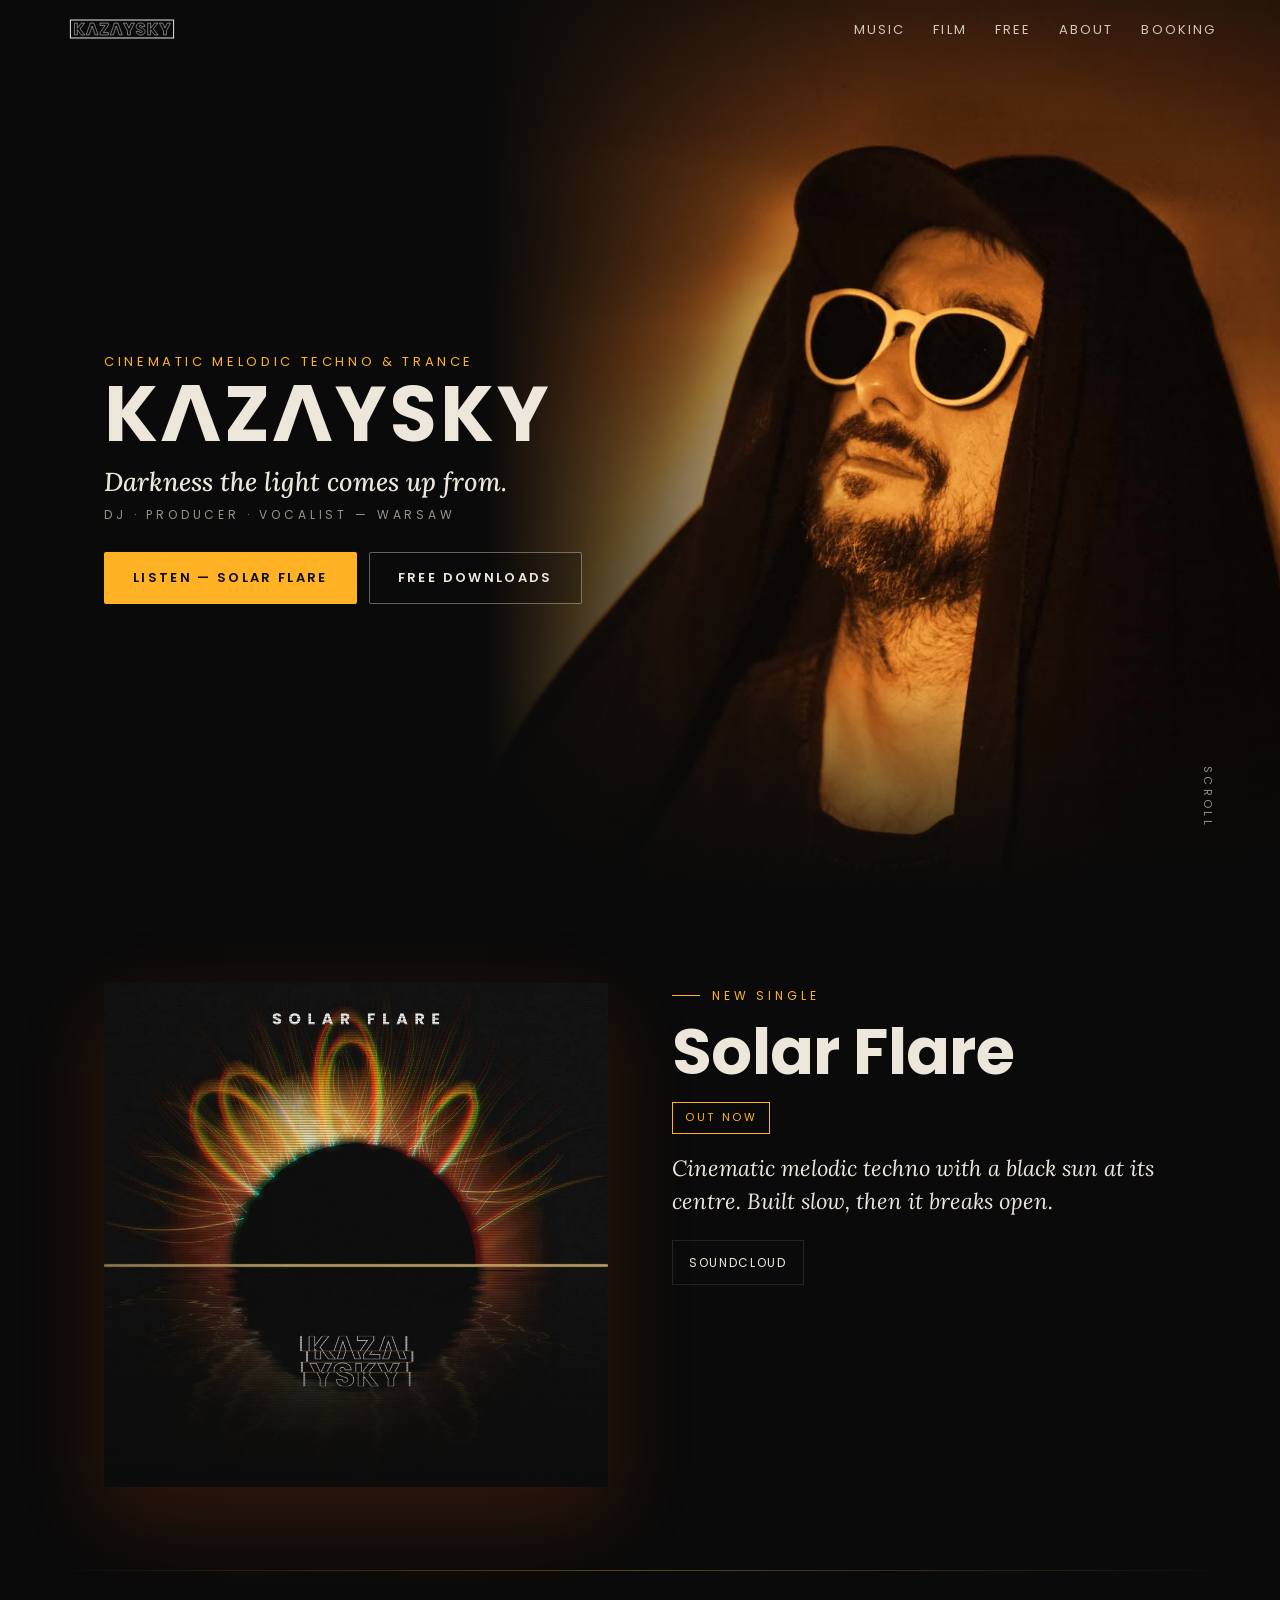
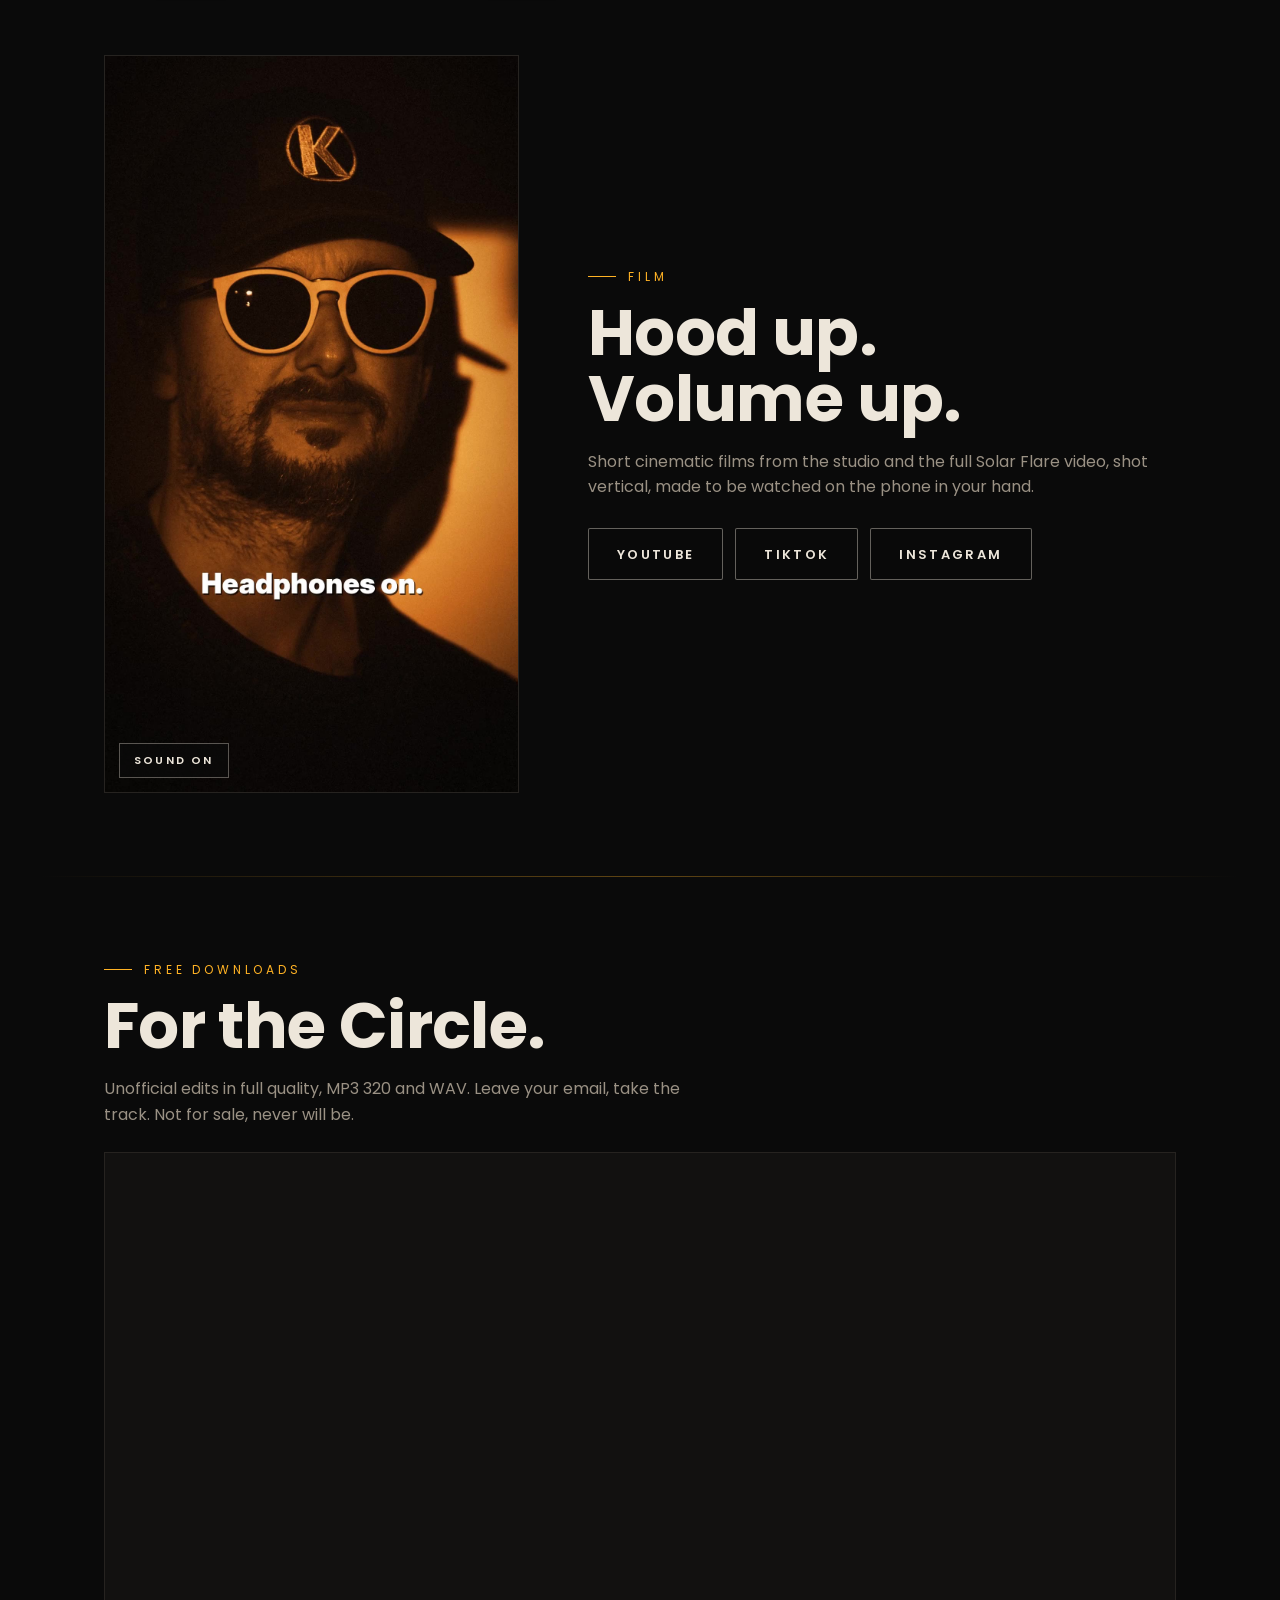
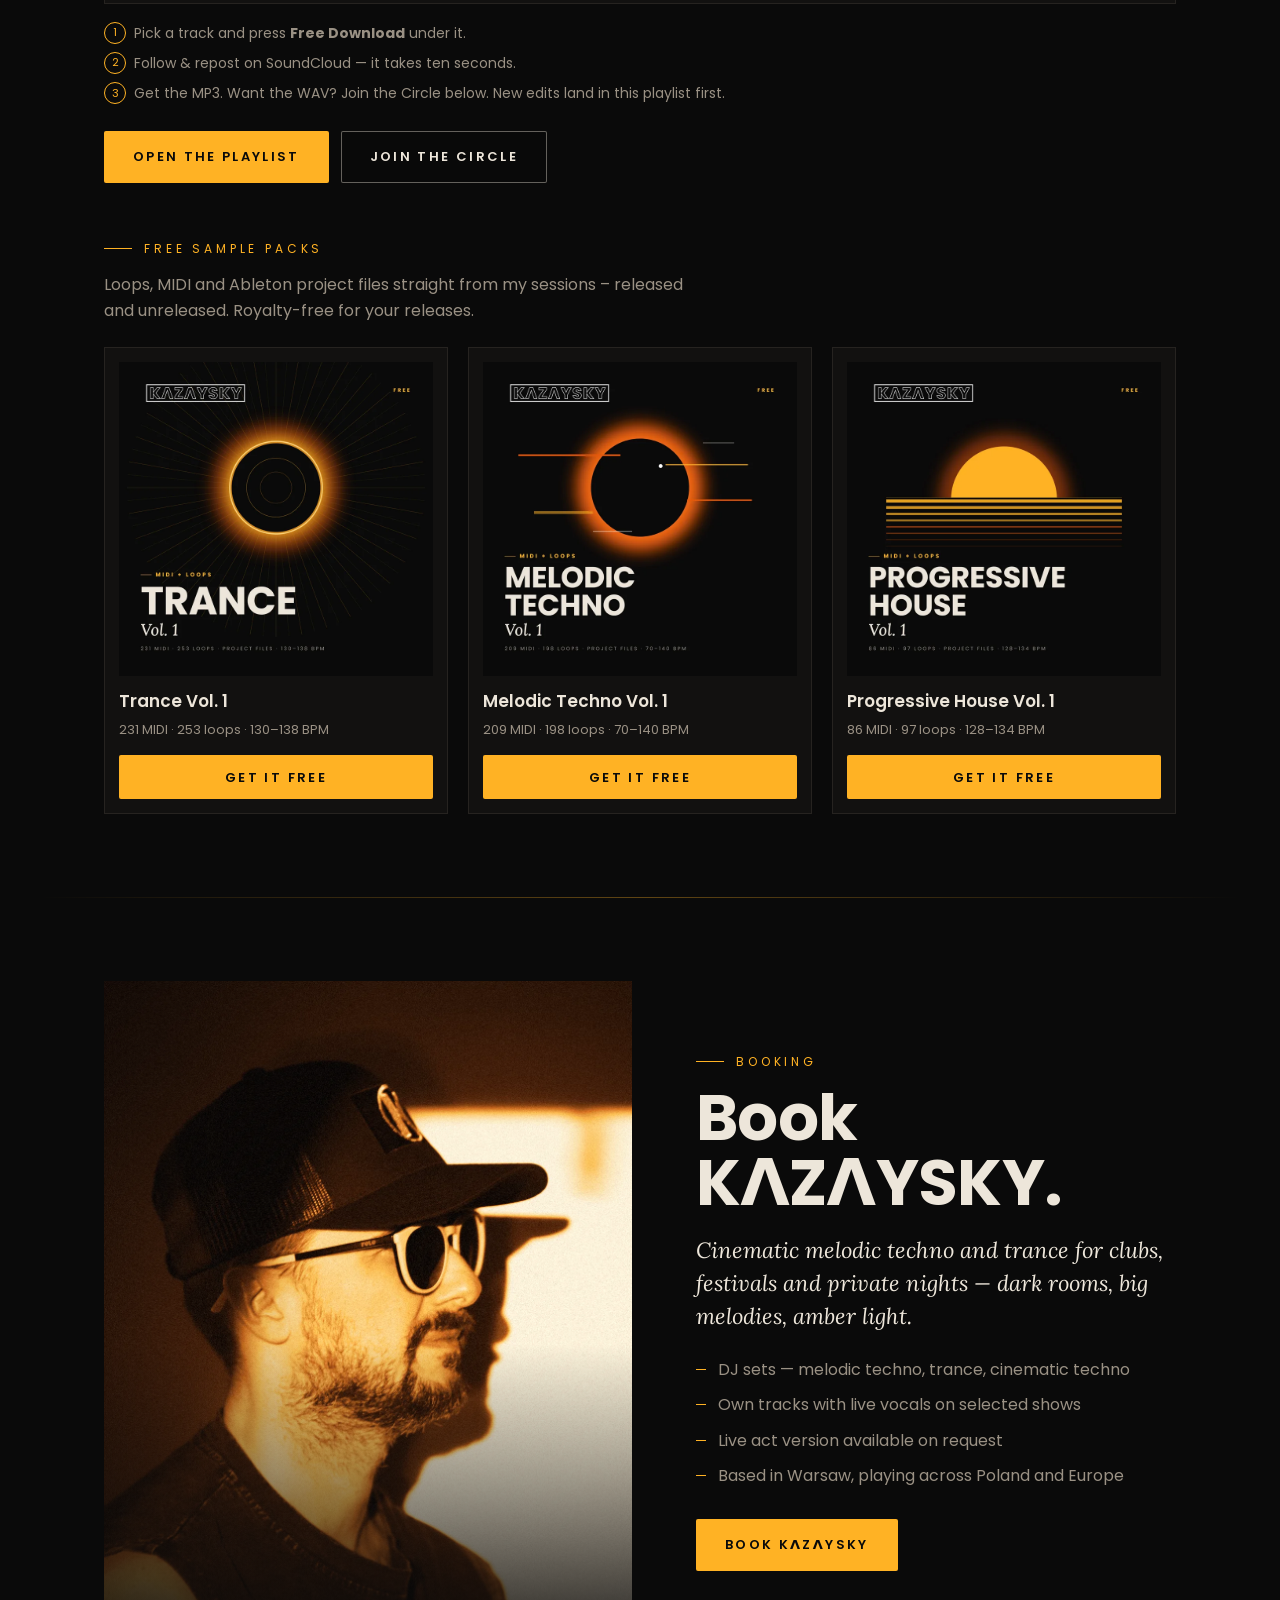
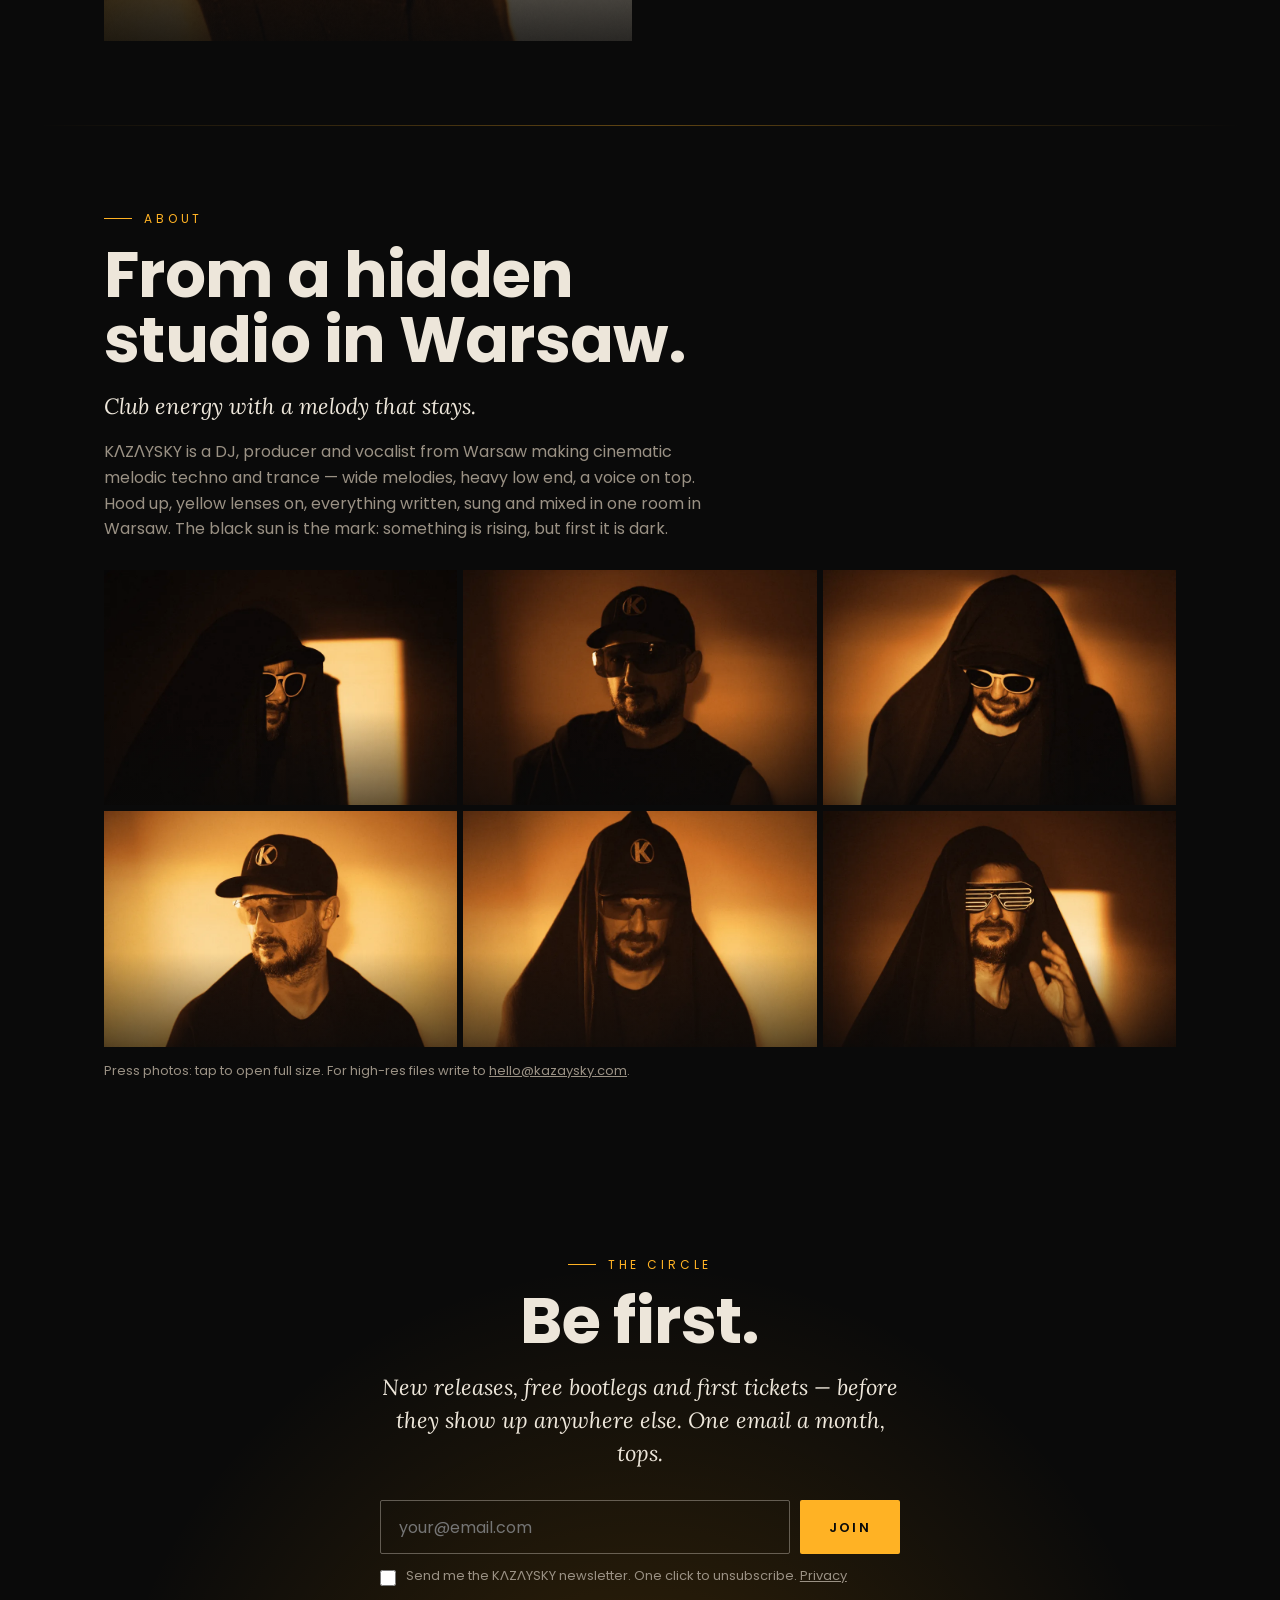
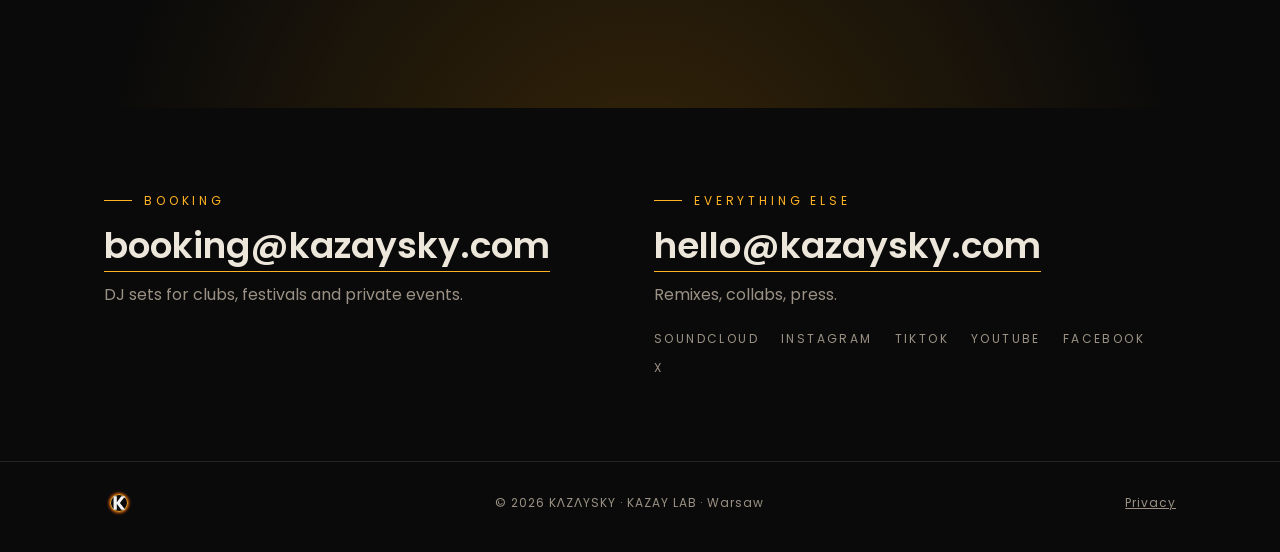
==== index.html @ 27e887e5 "Free packs: add Gumroad links Co-Authored-By: Claude Opus 5.5 <noreply@anthropic.com> Claude-Session" ====
<!doctype html>
<html lang="en">
<head>
<meta charset="utf-8">
<meta name="viewport" content="width=device-width, initial-scale=1, viewport-fit=cover">
<title>KΛZΛYSKY — Cinematic melodic techno &amp; trance · DJ, producer, vocalist · Warsaw</title>
<meta name="description" content="KAZAYSKY — DJ, producer and vocalist from Warsaw making cinematic melodic techno and trance. New single Solar Flare, free downloads, DJ bookings.">
<meta name="theme-color" content="#0a0a0a">
<link rel="canonical" href="https://kazaysky.com/">
<meta property="og:type" content="website">
<meta property="og:url" content="https://kazaysky.com/">
<meta property="og:title" content="KΛZΛYSKY — Cinematic melodic techno &amp; trance from Warsaw">
<meta property="og:description" content="Darkness the light comes up from. New single Solar Flare — out 30.10.2026.">
<meta property="og:image" content="https://kazaysky.com/assets/img/og.jpg">
<meta name="twitter:card" content="summary_large_image">
<link rel="icon" href="/assets/k-sun.svg" type="image/svg+xml">
<link rel="preconnect" href="https://fonts.googleapis.com"><link rel="preconnect" href="https://fonts.gstatic.com" crossorigin>
<link href="https://fonts.googleapis.com/css2?family=Lora:ital,wght@1,400;1,500&family=Poppins:wght@300;400;600;700&display=swap" rel="stylesheet">
<link rel="stylesheet" href="/assets/style.css?v=4">
<script type="application/ld+json">{"@context":"https://schema.org","@type":"MusicGroup","name":"KAZAYSKY","alternateName":"KΛZΛYSKY","url":"https://kazaysky.com","genre":["Melodic techno","Cinematic techno","Melodic trance","Progressive trance","Techno"],"description":"DJ, producer and vocalist from Warsaw making cinematic melodic techno and trance.","foundingLocation":"Warsaw, Poland","email":"booking@kazaysky.com","sameAs":["https://soundcloud.com/kazaysky","https://www.instagram.com/kazaysky.official/","https://www.tiktok.com/@kazaysky.official","https://www.youtube.com/@KAZAYSKY","https://www.facebook.com/profile.php?id=61591977324511","https://x.com/kazaysky"]}</script>
</head>
<body>

<nav class="nav" aria-label="Main">
  <a class="brand" href="#top" aria-label="KAZAYSKY home"><img src="/assets/logo-wide.svg" alt="KΛZΛYSKY" width="156" height="26"></a>
  <ul>
    <li><a href="#music">Music</a></li>
    <li><a href="#film">Film</a></li>
    <li><a href="/free/">Free</a></li>
    <li><a href="#about">About</a></li>
    <li><a href="#live">Booking</a></li>
  </ul>
  <button class="burger" aria-label="Menu" aria-expanded="false"><span></span></button>
</nav>

<header class="hero" id="top">
  <div class="hero-media">
    <video id="hero-video" muted loop playsinline preload="auto" aria-hidden="true"
      data-wide="/assets/video/hero-wide.mp4" data-tall="/assets/video/hero-tall.mp4"
      data-poster-wide="/assets/video/hero-wide-poster.jpg" data-poster-tall="/assets/video/hero-tall-poster.jpg"></video>
  </div>
  <div class="hero-in">
    <p class="genre">Cinematic melodic techno &amp; trance</p>
    <h1 class="wordmark">KΛZΛYSKY<span class="sr"> — DJ, producer and vocalist from Warsaw</span></h1>
    <p class="tag">Darkness the light comes up from.</p>
    <p class="role">DJ · Producer · Vocalist — Warsaw</p>
    <div class="btn-row">
      <a class="btn btn-amber" href="#music">Listen — Solar Flare</a>
      <a class="btn btn-ghost" href="/free/">Free downloads</a>
    </div>
  </div>
  <span class="scroll-cue">Scroll</span>
</header>

<main>

<section id="music">
  <div class="wrap release" id="release-state">
    <div class="cover fade rv"><img src="/assets/img/solar-flare-cover.webp" alt="Solar Flare cover — a black sun rising over dark water" width="900" height="900" loading="lazy"></div>
    <div class="rv">
      <p class="kicker">New single</p>
      <h2>Solar Flare</h2>
      <span class="status" id="release-status">Out 30.10.2026</span>
      <p class="lede">Cinematic melodic techno with a black sun at its centre. Built slow, then it breaks open.</p>
      <div class="countdown" id="cd" aria-label="Time to release">
        <div><b id="cd-d">00</b><small>Days</small></div>
        <div><b id="cd-h">00</b><small>Hours</small></div>
        <div><b id="cd-m">00</b><small>Min</small></div>
      </div>
      <div class="platforms" id="platforms" hidden></div>
      <iframe class="sc" title="Solar Flare on SoundCloud" loading="lazy" allow="autoplay"
        src="https://w.soundcloud.com/player/?url=https%3A//soundcloud.com/kazaysky/solarflare&color=%23ffb224&auto_play=false&hide_related=true&show_comments=false&show_user=true&show_reposts=false&show_teaser=false"></iframe>
    </div>
  </div>
  <div class="wrap">
    <div class="catalog rv">
      <div id="spotify-artist" hidden><p class="kicker">On Spotify</p><iframe class="sp" data-sp="spotifyArtist" title="KAZAYSKY on Spotify" loading="lazy" allow="encrypted-media"></iframe></div>
    </div>
  </div>
</section>

<div class="hr"></div>

<section id="film">
  <div class="wrap film">
    <div class="reel rv">
      <video id="reel1" data-reel muted loop playsinline preload="none" poster="/assets/video/solar-flare-teaser-poster.jpg" src="/assets/video/solar-flare-teaser.mp4" aria-label="Solar Flare teaser"></video>
      <button class="sound" data-sound-for="reel1" aria-pressed="false">Sound on</button>
    </div>
    <div class="rv">
      <p class="kicker">Film</p>
      <h2>Hood up.<br>Volume up.</h2>
      <p class="body">Short cinematic films from the studio and the full Solar Flare video, shot vertical, made to be watched on the phone in your hand.</p>
      <div class="btn-row" style="margin-top:28px">
        <a class="btn btn-ghost" href="https://www.youtube.com/@KAZAYSKY" target="_blank" rel="noopener">YouTube</a>
        <a class="btn btn-ghost" href="https://www.tiktok.com/@kazaysky.official" target="_blank" rel="noopener">TikTok</a>
        <a class="btn btn-ghost" href="https://www.instagram.com/kazaysky.official/" target="_blank" rel="noopener">Instagram</a>
      </div>
    </div>
  </div>
</section>

<div class="hr"></div>

<section id="free">
  <div class="wrap">
    <p class="kicker rv">Free downloads</p>
    <h2 class="rv">For the Circle.</h2>
    <p class="body rv">Unofficial edits in full quality, MP3 320 and WAV. Leave your email, take the track. Not for sale, never will be.</p>
    <div class="playlist rv">
      <iframe class="sc-list" data-sc="freePlaylist" data-height="450" title="Free downloads playlist on SoundCloud" loading="lazy" allow="autoplay"></iframe>
    </div>
    <ol class="steps rv">
      <li>Pick a track and press <b>Free Download</b> under it.</li>
      <li>Follow &amp; repost on SoundCloud — it takes ten seconds.</li>
      <li>Get the MP3. Want the WAV? Join the Circle below. New edits land in this playlist first.</li>
    </ol>
    <div class="btn-row rv" style="margin-top:26px"><a class="btn btn-amber" data-href="freePlaylist" href="https://soundcloud.com/kazaysky" target="_blank" rel="noopener">Open the playlist</a><a class="btn btn-ghost" href="#circle">Join the Circle</a></div>
<div class="packs rv" data-packs hidden>
  <p class="kicker">Free sample packs</p>
  <p class="body">Loops, MIDI and Ableton project files straight from my sessions – released and unreleased. Royalty-free for your releases.</p>
  <div class="pack-grid">
    <a class="pack" data-pack="midiTrance" href="#" target="_blank" rel="noopener" hidden><img src="/assets/img/packs/midi-trance-vol1.webp" alt="KAZAYSKY Trance Vol. 1 cover" width="400" height="400" loading="lazy"><span class="pack-t">Trance Vol. 1</span><span class="pack-m">231 MIDI · 253 loops · 130–138 BPM</span><span class="btn btn-amber">Get it free</span></a>
    <a class="pack" data-pack="midiTechno" href="#" target="_blank" rel="noopener" hidden><img src="/assets/img/packs/midi-techno-vol1.webp" alt="KAZAYSKY Melodic Techno Vol. 1 cover" width="400" height="400" loading="lazy"><span class="pack-t">Melodic Techno Vol. 1</span><span class="pack-m">209 MIDI · 198 loops · 70–140 BPM</span><span class="btn btn-amber">Get it free</span></a>
    <a class="pack" data-pack="midiProgressive" href="#" target="_blank" rel="noopener" hidden><img src="/assets/img/packs/midi-progressive-vol1.webp" alt="KAZAYSKY Progressive House Vol. 1 cover" width="400" height="400" loading="lazy"><span class="pack-t">Progressive House Vol. 1</span><span class="pack-m">86 MIDI · 97 loops · 128–134 BPM</span><span class="btn btn-amber">Get it free</span></a>
  </div>
</div>
  </div>
</section>

<div class="hr"></div>

<section id="live">
  <div class="wrap live">
    <figure class="fade rv"><img src="/assets/img/p13.webp" alt="KAZAYSKY in profile, K cap and yellow glasses" loading="lazy" width="1200" height="1500"></figure>
    <div class="rv">
      <p class="kicker">Booking</p>
      <h2>Book<br>KΛZΛYSKY.</h2>
      <p class="lede">Cinematic melodic techno and trance for clubs, festivals and private nights — dark rooms, big melodies, amber light.</p>
      <ul class="facts">
        <li>DJ sets — melodic techno, trance, cinematic techno</li>
        <li>Own tracks with live vocals on selected shows</li>
        <li>Live act version available on request</li>
        <li>Based in Warsaw, playing across Poland and Europe</li>
      </ul>
      <div class="btn-row">
        <a class="btn btn-amber" href="mailto:booking@kazaysky.com?subject=Booking%20enquiry%20%E2%80%94%20KAZAYSKY">Book KΛZΛYSKY</a>
      </div>
    </div>
  </div>
</section>

<div class="hr"></div>

<section id="about">
  <div class="wrap">
    <p class="kicker rv">About</p>
    <h2 class="rv">From a hidden<br>studio in Warsaw.</h2>
    <p class="lede rv">Club energy with a melody that stays.</p>
    <p class="body rv" style="margin-top:16px">KΛZΛYSKY is a DJ, producer and vocalist from Warsaw making cinematic melodic techno and trance — wide melodies, heavy low end, a voice on top. Hood up, yellow lenses on, everything written, sung and mixed in one room in Warsaw. The black sun is the mark: something is rising, but first it is dark.</p>
    <div class="gallery">
      <button data-full="/assets/img/g14.webp"><img src="/assets/img/g14-s.webp" alt="KAZAYSKY hooded in window light" loading="lazy"></button>
      <button data-full="/assets/img/g15.webp"><img src="/assets/img/g15-s.webp" alt="KAZAYSKY in red glasses and the K cap" loading="lazy"></button>
      <button data-full="/assets/img/g16.webp"><img src="/assets/img/g16-s.webp" alt="KAZAYSKY hooded, yellow glasses, smiling" loading="lazy"></button>
      <button data-full="/assets/img/g17.webp"><img src="/assets/img/g17-s.webp" alt="KAZAYSKY in green glasses and the K cap" loading="lazy"></button>
      <button data-full="/assets/img/g18.webp"><img src="/assets/img/g18-s.webp" alt="KAZAYSKY hooded, green glasses" loading="lazy"></button>
      <button data-full="/assets/img/g03.webp"><img src="/assets/img/g03-s.webp" alt="KAZAYSKY with neon shutter shades" loading="lazy"></button>
    </div>
    <p class="small rv" style="margin-top:14px">Press photos: tap to open full size. For high-res files write to <a href="mailto:hello@kazaysky.com">hello@kazaysky.com</a>.</p>
  </div>
</section>

<section class="circle" id="circle">
  <div class="wrap">
    <p class="kicker rv" style="justify-content:center">The Circle</p>
    <h2 class="rv">Be first.</h2>
    <p class="lede rv">New releases, free bootlegs and first tickets — before they show up anywhere else. One email a month, tops.</p>
    <form class="form rv" data-form="newsletter" novalidate>
      <div class="row">
        <label class="sr" for="nl-email">Email</label>
        <input id="nl-email" type="email" name="email" placeholder="your@email.com" autocomplete="email" required>
        <button class="btn btn-amber" type="submit">Join</button>
      </div>
      <label class="consent"><input type="checkbox" name="consent"> <span>Send me the KΛZΛYSKY newsletter. One click to unsubscribe. <a href="/privacy/">Privacy</a></span></label>
      <p class="msg" role="status" aria-live="polite"></p>
    </form>
  </div>
</section>

<section id="contact">
  <div class="wrap contact">
    <div class="rv">
      <p class="kicker">Booking</p>
      <a class="mail" href="mailto:booking@kazaysky.com">booking@kazaysky.com</a>
      <p class="body" style="margin-top:14px">DJ sets for clubs, festivals and private events.</p>
    </div>
    <div class="rv">
      <p class="kicker">Everything else</p>
      <a class="mail" href="mailto:hello@kazaysky.com">hello@kazaysky.com</a>
      <p class="body" style="margin-top:14px">Remixes, collabs, press.</p>
      <div class="socials">
        <a href="https://soundcloud.com/kazaysky" target="_blank" rel="noopener">SoundCloud</a>
        <a href="https://www.instagram.com/kazaysky.official/" target="_blank" rel="noopener">Instagram</a>
        <a href="https://www.tiktok.com/@kazaysky.official" target="_blank" rel="noopener">TikTok</a>
        <a href="https://www.youtube.com/@KAZAYSKY" target="_blank" rel="noopener">YouTube</a>
        <a href="https://www.facebook.com/profile.php?id=61591977324511" target="_blank" rel="noopener">Facebook</a>
        <a href="https://x.com/kazaysky" target="_blank" rel="noopener">X</a>
      </div>
    </div>
  </div>
</section>

</main>

<footer>
  <div class="wrap">
    <img src="/assets/k-sun.svg" alt="" width="30" height="30">
    <span>© <span data-year>2026</span> KΛZΛYSKY · KAZAY LAB · Warsaw</span>
    <a href="/privacy/">Privacy</a>
  </div>
</footer>

<div class="lightbox" role="dialog" aria-label="Photo"><img alt=""><button aria-label="Close">×</button></div>
<script src="/assets/app.js?v=6"></script>
</body>
</html>
---- assets/style.css ----
/* KΛZΛYSKY — kazaysky.com
   Matte black, amber light, glitch. Mobile first. */
:root{
  --bg:#0a0a0a; --bg-2:#121110; --line:#262320;
  --text:#ede6da; --muted:#9a9184; --amber:#ffb224; --amber-deep:#e8590c;
  --sans:'Poppins',system-ui,-apple-system,sans-serif; --serif:'Lora',Georgia,serif;
  --pad:clamp(20px,5vw,64px); --max:1200px;
}
*{box-sizing:border-box;margin:0;padding:0}
html{scroll-behavior:smooth;-webkit-text-size-adjust:100%}
body{background:var(--bg);color:var(--text);font-family:var(--sans);font-weight:400;line-height:1.6;overflow-x:hidden}
img,video{display:block;max-width:100%}
a{color:inherit}
::selection{background:var(--amber);color:#000}
.wrap{max-width:var(--max);margin:0 auto;padding:0 var(--pad)}

/* ---------- nav ---------- */
.nav{position:fixed;inset:0 0 auto 0;z-index:50;display:flex;align-items:center;justify-content:space-between;padding:16px var(--pad);transition:background .3s,backdrop-filter .3s}
.nav.solid{background:rgba(10,10,10,.82);backdrop-filter:blur(12px);-webkit-backdrop-filter:blur(12px);border-bottom:1px solid var(--line)}
.nav .brand img{height:26px;width:auto}
.nav ul{list-style:none;display:none;gap:28px}
.nav ul a{text-decoration:none;font-size:13px;letter-spacing:.16em;text-transform:uppercase;color:var(--text);opacity:.85}
.nav ul a:hover{color:var(--amber);opacity:1}
.burger{background:none;border:0;width:40px;height:40px;display:grid;place-items:center;cursor:pointer}
.burger span{display:block;width:24px;height:2px;background:var(--text);box-shadow:0 7px 0 var(--text),0 -7px 0 var(--text)}
.nav.open{background:rgba(10,10,10,.97);bottom:0;align-items:flex-start;flex-wrap:wrap}
.nav.open ul{display:flex;flex-direction:column;width:100%;gap:22px;padding:48px 0 0}
.nav.open ul a{font-size:22px}
@media(min-width:900px){.nav ul{display:flex}.burger{display:none}}

/* ---------- buttons ---------- */
.btn{display:inline-flex;align-items:center;justify-content:center;gap:10px;min-height:52px;padding:0 28px;border-radius:2px;font:600 13px/1 var(--sans);letter-spacing:.18em;text-transform:uppercase;text-decoration:none;cursor:pointer;transition:transform .2s,box-shadow .2s,background .2s,color .2s;border:1px solid transparent}
.btn-amber{background:var(--amber);color:#0a0a0a;box-shadow:0 0 0 rgba(255,178,36,0)}
.btn-amber:hover{box-shadow:0 0 34px rgba(255,178,36,.45);transform:translateY(-1px)}
.btn-ghost{border-color:rgba(237,230,218,.4);color:var(--text);background:rgba(10,10,10,.25)}
.btn-ghost:hover{border-color:var(--amber);color:var(--amber)}
.btn-row{display:flex;flex-wrap:wrap;gap:12px}

/* ---------- hero ---------- */
.hero{position:relative;min-height:100svh;display:flex;align-items:flex-end;overflow:hidden}
.hero video,.hero .poster{position:absolute;inset:0;width:100%;height:100%;object-fit:cover}
.hero::after{content:"";position:absolute;inset:0;background:linear-gradient(180deg,rgba(10,10,10,.6) 0%,rgba(10,10,10,0) 24%,rgba(10,10,10,.1) 50%,rgba(10,10,10,.94) 84%,#0a0a0a 100%),radial-gradient(ellipse 80% 60% at 50% 110%,rgba(232,89,12,.28),transparent 70%)}
.hero::before{content:"";position:absolute;inset:-10%;z-index:1;pointer-events:none;background:radial-gradient(circle at 30% 70%,rgba(255,178,36,.10),transparent 45%),radial-gradient(circle at 75% 30%,rgba(232,89,12,.10),transparent 40%);animation:drift 18s ease-in-out infinite alternate;mix-blend-mode:screen}
@keyframes drift{from{transform:translate3d(-3%,2%,0) scale(1)}to{transform:translate3d(3%,-2%,0) scale(1.08)}}
@media(prefers-reduced-motion:reduce){.hero::before{animation:none}}
.hero-in{position:relative;z-index:2;width:100%;padding:0 var(--pad) clamp(40px,8vh,90px);max-width:var(--max);margin:0 auto}
.hero .logo{width:min(74vw,460px);height:auto;margin:0 0 18px -6px;filter:drop-shadow(0 4px 24px rgba(0,0,0,.6))}
.hero .tag{font:italic 500 clamp(19px,2.4vw,26px)/1.35 var(--serif);margin-bottom:8px}
.hero .genre{font-size:13px;letter-spacing:.28em;text-transform:uppercase;color:var(--amber);margin-bottom:6px}
.hero .role{font-size:12px;letter-spacing:.32em;text-transform:uppercase;color:var(--muted);margin-bottom:28px}
.scroll-cue{position:absolute;right:var(--pad);bottom:clamp(40px,8vh,90px);z-index:2;writing-mode:vertical-rl;font-size:11px;letter-spacing:.3em;text-transform:uppercase;color:var(--muted);display:none}
@media(min-width:900px){.scroll-cue{display:block}}

/* ---------- sections ---------- */
section{padding:clamp(72px,12vw,140px) 0;position:relative}
.kicker{font-size:12px;letter-spacing:.32em;text-transform:uppercase;color:var(--amber);margin-bottom:14px;display:flex;align-items:center;gap:12px}
.kicker::before{content:"";width:28px;height:1px;background:var(--amber)}
h2{font:700 clamp(34px,6vw,64px)/1.02 var(--sans);letter-spacing:-.01em;margin-bottom:18px}
h3{font:600 20px/1.25 var(--sans)}
.lede{font:italic 400 clamp(18px,2vw,22px)/1.5 var(--serif);color:var(--text);max-width:40ch}
p.body{color:var(--muted);max-width:60ch}
.hr{height:1px;background:linear-gradient(90deg,transparent,var(--amber),transparent);opacity:.5;margin:0 auto;max-width:var(--max)}

/* release */
.release{display:grid;gap:clamp(28px,5vw,64px);align-items:center}
@media(min-width:900px){.release{grid-template-columns:1fr 1fr}}
.cover{position:relative;aspect-ratio:1;box-shadow:0 30px 80px rgba(232,89,12,.18)}
.cover img{width:100%;height:100%;object-fit:cover}
.status{display:inline-block;font-size:11px;letter-spacing:.24em;text-transform:uppercase;border:1px solid var(--amber);color:var(--amber);padding:6px 12px;margin-bottom:18px}
.countdown{display:flex;gap:22px;margin:22px 0 26px}
.countdown div{text-align:left}
.countdown b{display:block;font:700 34px/1 var(--sans);font-variant-numeric:tabular-nums}
.countdown small{font-size:10px;letter-spacing:.24em;color:var(--muted);text-transform:uppercase}
.platforms{display:flex;flex-wrap:wrap;gap:10px;margin-top:22px}
.platforms a{font-size:12px;letter-spacing:.14em;text-transform:uppercase;text-decoration:none;border:1px solid var(--line);padding:12px 16px;color:var(--text)}
.platforms a:hover{border-color:var(--amber);color:var(--amber)}
.sc{margin-top:26px;border:0;width:100%;height:166px;filter:grayscale(.2)}
.more-tracks{margin-top:48px;display:grid;gap:1px;background:var(--line);border:1px solid var(--line)}
.more-tracks a{display:flex;justify-content:space-between;align-items:center;gap:16px;padding:18px 20px;background:var(--bg);text-decoration:none;transition:background .2s}
.more-tracks a:hover{background:var(--bg-2)}
.more-tracks span{color:var(--muted);font-size:12px;letter-spacing:.14em;text-transform:uppercase;white-space:nowrap}

/* film */
.film{display:grid;gap:clamp(28px,5vw,64px);align-items:center}
@media(min-width:900px){.film{grid-template-columns:minmax(0,420px) 1fr}}
.reel{position:relative;aspect-ratio:9/16;max-height:82vh;background:#000;overflow:hidden;border:1px solid var(--line)}
.reel video{width:100%;height:100%;object-fit:cover}
.sound{position:absolute;left:14px;bottom:14px;z-index:2;background:rgba(10,10,10,.7);border:1px solid rgba(237,230,218,.35);color:var(--text);font:600 11px/1 var(--sans);letter-spacing:.2em;text-transform:uppercase;padding:11px 14px;cursor:pointer}
.sound[aria-pressed=true]{background:var(--amber);color:#000;border-color:var(--amber)}

/* free downloads */
.cards{display:grid;gap:18px;margin-top:40px}
@media(min-width:760px){.cards{grid-template-columns:repeat(2,1fr)}}
.card{position:relative;display:block;text-decoration:none;overflow:hidden;border:1px solid var(--line);background:var(--bg-2);aspect-ratio:4/5}
@media(min-width:760px){.card{aspect-ratio:4/3}}
.card img{position:absolute;inset:0;width:100%;height:100%;object-fit:cover;opacity:.75;transition:transform .8s,opacity .4s}
.card:hover img{transform:scale(1.04);opacity:.9}
.card::after{content:"";position:absolute;inset:0;background:linear-gradient(180deg,transparent 35%,rgba(10,10,10,.95))}
.card .meta{position:absolute;left:0;right:0;bottom:0;z-index:2;padding:24px}
.card .orig{font-size:12px;letter-spacing:.2em;text-transform:uppercase;color:var(--muted)}
.card h3{font-size:clamp(22px,3vw,30px);margin:4px 0 14px}
.card .go{font-size:12px;letter-spacing:.2em;text-transform:uppercase;color:var(--amber)}

/* live */
.live{display:grid;gap:clamp(28px,5vw,64px);align-items:center}
@media(min-width:900px){.live{grid-template-columns:1.1fr 1fr}}
.live figure{position:relative;aspect-ratio:4/5;overflow:hidden}
.live figure img{width:100%;height:100%;object-fit:cover}
.facts{list-style:none;margin:24px 0 30px;display:grid;gap:10px}
.facts li{padding-left:22px;position:relative;color:var(--muted)}
.facts li::before{content:"";position:absolute;left:0;top:.75em;width:10px;height:1px;background:var(--amber)}

/* gallery */
.gallery{display:grid;grid-template-columns:repeat(2,1fr);gap:6px;margin-top:40px}
@media(min-width:900px){.gallery{grid-template-columns:repeat(3,1fr)}}
.gallery button{border:0;padding:0;background:#000;cursor:zoom-in;aspect-ratio:3/2;overflow:hidden}
.gallery img{width:100%;height:100%;object-fit:cover;transition:transform .6s,filter .4s;filter:saturate(.95)}
.gallery button:hover img{transform:scale(1.04)}
.lightbox{position:fixed;inset:0;z-index:80;background:rgba(5,5,5,.96);display:none;align-items:center;justify-content:center;padding:20px}
.lightbox.on{display:flex}
.lightbox img{max-height:90vh;width:auto}
.lightbox button{position:absolute;top:14px;right:14px;background:none;border:1px solid var(--line);color:var(--text);width:44px;height:44px;font-size:22px;cursor:pointer}

/* newsletter */
.circle{text-align:center;background:radial-gradient(ellipse at 50% 120%,rgba(255,160,0,.18),transparent 60%)}
.circle .lede{margin:0 auto 30px}
.form{display:flex;flex-direction:column;gap:12px;max-width:520px;margin:0 auto}
@media(min-width:560px){.form .row{display:flex;gap:10px}.form .row input{flex:1}}
.form input[type=email]{width:100%;min-height:54px;background:transparent;border:1px solid rgba(237,230,218,.35);color:var(--text);font:400 16px var(--sans);padding:0 18px;border-radius:2px}
.form input[type=email]:focus{outline:none;border-color:var(--amber)}
.form .row .btn{width:100%;margin-top:10px}
@media(min-width:560px){.form .row .btn{width:auto;margin-top:0}}
.consent{display:flex;gap:10px;align-items:flex-start;text-align:left;font-size:13px;color:var(--muted);cursor:pointer}
.consent input{margin-top:4px;accent-color:var(--amber);width:16px;height:16px;flex:none}
.consent a{color:var(--muted)}
.msg{min-height:1.4em;font-size:14px;color:var(--amber)}
.msg.err{color:#ff7a59}

/* contact + footer */
.contact{display:grid;gap:28px}
@media(min-width:900px){.contact{grid-template-columns:1fr 1fr}}
.mail{font:600 clamp(22px,3.4vw,36px)/1.2 var(--sans);text-decoration:none;border-bottom:1px solid var(--amber);word-break:break-all}
.mail:hover{color:var(--amber)}
.socials{display:flex;flex-wrap:wrap;gap:10px 22px;margin-top:22px}
.socials a{font-size:12px;letter-spacing:.2em;text-transform:uppercase;text-decoration:none;color:var(--muted)}
.socials a:hover{color:var(--amber)}
footer{border-top:1px solid var(--line);padding:34px 0 46px;color:var(--muted);font-size:12px;letter-spacing:.08em}
footer .wrap{display:flex;flex-wrap:wrap;gap:12px 28px;justify-content:space-between;align-items:center}
footer img{height:30px;width:30px}
footer a{color:var(--muted)}

/* gate pages */
.gate{min-height:100svh;display:grid}
@media(min-width:900px){.gate{grid-template-columns:1fr 1fr}}
.gate-art{position:relative;min-height:46vh;overflow:hidden}
.gate-art img{position:absolute;inset:0;width:100%;height:100%;object-fit:cover}
.gate-art::after{content:"";position:absolute;inset:0;background:linear-gradient(180deg,rgba(10,10,10,.3),rgba(10,10,10,0) 30%,rgba(10,10,10,.85) 100%)}
@media(min-width:900px){.gate-art::after{background:linear-gradient(90deg,rgba(10,10,10,0) 60%,#0a0a0a)}}
.gate-body{padding:clamp(28px,6vw,80px) var(--pad);display:flex;flex-direction:column;justify-content:center;max-width:620px}
.gate-body h1{font:700 clamp(30px,5vw,52px)/1.05 var(--sans);margin:8px 0 6px}
.gate-body .orig{font-size:12px;letter-spacing:.24em;text-transform:uppercase;color:var(--muted)}
.gate-body .form{margin:26px 0 0;max-width:none}
.steps{list-style:none;counter-reset:s;margin:22px 0 0;display:grid;gap:8px;color:var(--muted);font-size:14px}
.steps li{counter-increment:s;padding-left:30px;position:relative}
.steps li::before{content:counter(s);position:absolute;left:0;top:0;width:20px;height:20px;border:1px solid var(--amber);color:var(--amber);font-size:11px;display:grid;place-items:center;border-radius:50%}
.dl-list{display:grid;gap:12px;margin-top:26px}
.small{font-size:13px;color:var(--muted)}
.back{position:fixed;top:16px;left:var(--pad);z-index:5;font-size:12px;letter-spacing:.2em;text-transform:uppercase;text-decoration:none;color:var(--text);background:rgba(10,10,10,.6);padding:10px 14px}
.legal{max-width:720px;padding:120px var(--pad) 80px;margin:0 auto}
.legal h1{font:700 36px/1.1 var(--sans);margin-bottom:24px}
.legal h2{font-size:20px;margin:28px 0 8px}
.legal p,.legal li{color:var(--muted);margin-bottom:10px}
.legal ul{padding-left:20px}

/* reveal */
.rv{opacity:0;transform:translateY(24px);transition:opacity .9s ease,transform .9s ease}
.rv.in{opacity:1;transform:none}
@media(prefers-reduced-motion:reduce){.rv{opacity:1;transform:none;transition:none}html{scroll-behavior:auto}}
.sr{position:absolute;width:1px;height:1px;overflow:hidden;clip:rect(0 0 0 0)}
[hidden]{display:none!important}


/* ---- v3: duotone + gradients ---- */
.hero::after{background:
  linear-gradient(90deg,rgba(10,10,10,.85) 0%,rgba(10,10,10,.35) 38%,rgba(10,10,10,0) 65%),
  linear-gradient(180deg,rgba(10,10,10,.55) 0%,rgba(10,10,10,0) 22%,rgba(10,10,10,0) 52%,rgba(10,10,10,.9) 84%,#0a0a0a 100%),
  radial-gradient(ellipse 70% 55% at 75% 35%,rgba(255,178,36,.10),transparent 70%)!important}
@media(max-aspect-ratio:1/1){.hero::after{background:
  linear-gradient(180deg,rgba(10,10,10,.6) 0%,rgba(10,10,10,0) 20%,rgba(10,10,10,.15) 45%,rgba(10,10,10,.92) 78%,#0a0a0a 100%),
  radial-gradient(ellipse 90% 50% at 50% 30%,rgba(255,178,36,.10),transparent 70%)!important}}
.hero::before{display:none}
.fade{position:relative}
.fade::after{content:"";position:absolute;inset:0;pointer-events:none;background:linear-gradient(180deg,rgba(10,10,10,0) 55%,rgba(10,10,10,.85) 100%),linear-gradient(90deg,rgba(10,10,10,.25),transparent 40%)}
.card img{opacity:.9}
.gallery button{position:relative}
.gallery button::after{content:"";position:absolute;inset:0;background:linear-gradient(180deg,transparent 60%,rgba(10,10,10,.55));pointer-events:none}
.catalog{display:grid;gap:34px;margin-top:56px}
@media(min-width:900px){.catalog{grid-template-columns:1fr 1fr}}
.catalog .kicker{margin-bottom:12px}
.sc-list,.sp{width:100%;border:0;display:block}
.sp{height:352px;border-radius:12px}
.playlist{margin-top:36px;border:1px solid var(--line);background:var(--bg-2)}

/* ---- v4 hero: one photo, text in its own space ---- */
.hero{min-height:auto;display:flex;flex-direction:column;align-items:stretch;justify-content:flex-start}
.hero::before,.hero::after{display:none!important}
.hero-media{position:relative;width:100%;height:64svh;min-height:380px;overflow:hidden}
.hero-media video{position:absolute;inset:0;width:100%;height:100%;object-fit:cover;object-position:50% 35%}
.hero-media::after{content:"";position:absolute;inset:0;background:linear-gradient(180deg,rgba(10,10,10,.45) 0%,rgba(10,10,10,0) 20%,rgba(10,10,10,0) 62%,#0a0a0a 100%)}
.hero-in{position:relative;z-index:2;padding:0 var(--pad) 56px;margin-top:-56px}
.wordmark{font:700 clamp(46px,12vw,112px)/.92 var(--sans);letter-spacing:.04em;margin:6px 0 14px;color:var(--text)}
.hero .genre{margin-bottom:4px}
.hero .tag{margin-bottom:6px}
@media(min-width:900px){
  .hero{min-height:100svh;flex-direction:row;align-items:center}
  .hero-media{position:absolute;top:0;right:0;bottom:0;width:62%;height:auto;min-height:0}
  .hero-media::after{background:
    linear-gradient(90deg,#0a0a0a 0%,rgba(10,10,10,.55) 22%,rgba(10,10,10,0) 48%),
    linear-gradient(180deg,rgba(10,10,10,.5) 0%,rgba(10,10,10,0) 18%,rgba(10,10,10,0) 75%,#0a0a0a 100%)}
  .hero-in{margin:0 auto;padding:120px var(--pad) 80px;width:100%;max-width:var(--max)}
  .hero-in>*{max-width:46%}
  .wordmark{max-width:none!important}
}
@media(min-width:900px){.wordmark{font-size:clamp(56px,6vw,92px)}}
@media(max-width:899px){.hero .genre{font-size:11px;letter-spacing:.22em}}

/* ---- v5: tighter rhythm between sections ---- */
section{padding:clamp(44px,6.5vw,84px) 0}
.hero-in{padding-bottom:28px}
@media(min-width:900px){.hero-in{padding-bottom:64px}}
.catalog{margin-top:36px}
.cards,.gallery{margin-top:28px}
.playlist{margin-top:24px}
.steps{margin-top:18px}
.circle{padding-block:clamp(48px,7vw,90px)}
footer{padding:26px 0 34px}
.hr{opacity:.35}
.catalog{grid-template-columns:1fr!important}.catalog:not(:has(> :not([hidden]))){display:none}

/* ---------- free MIDI packs ---------- */
.packs{margin-top:56px}
.packs[hidden],.pack[hidden]{display:none}
.pack-grid{display:grid;gap:20px;margin-top:24px;grid-template-columns:1fr}
@media(min-width:640px){.pack-grid{grid-template-columns:repeat(3,1fr)}}
.pack{display:flex;flex-direction:column;gap:8px;text-decoration:none;border:1px solid var(--line);background:var(--bg-2);padding:14px;transition:border-color .2s}
.pack:hover{border-color:var(--amber)}
.pack img{width:100%;height:auto;aspect-ratio:1/1;object-fit:cover}
.pack-t{font:600 17px/1.3 var(--sans);margin-top:6px}
.pack-m{font-size:13px;color:var(--muted)}
.pack .btn{margin-top:6px;min-height:44px}
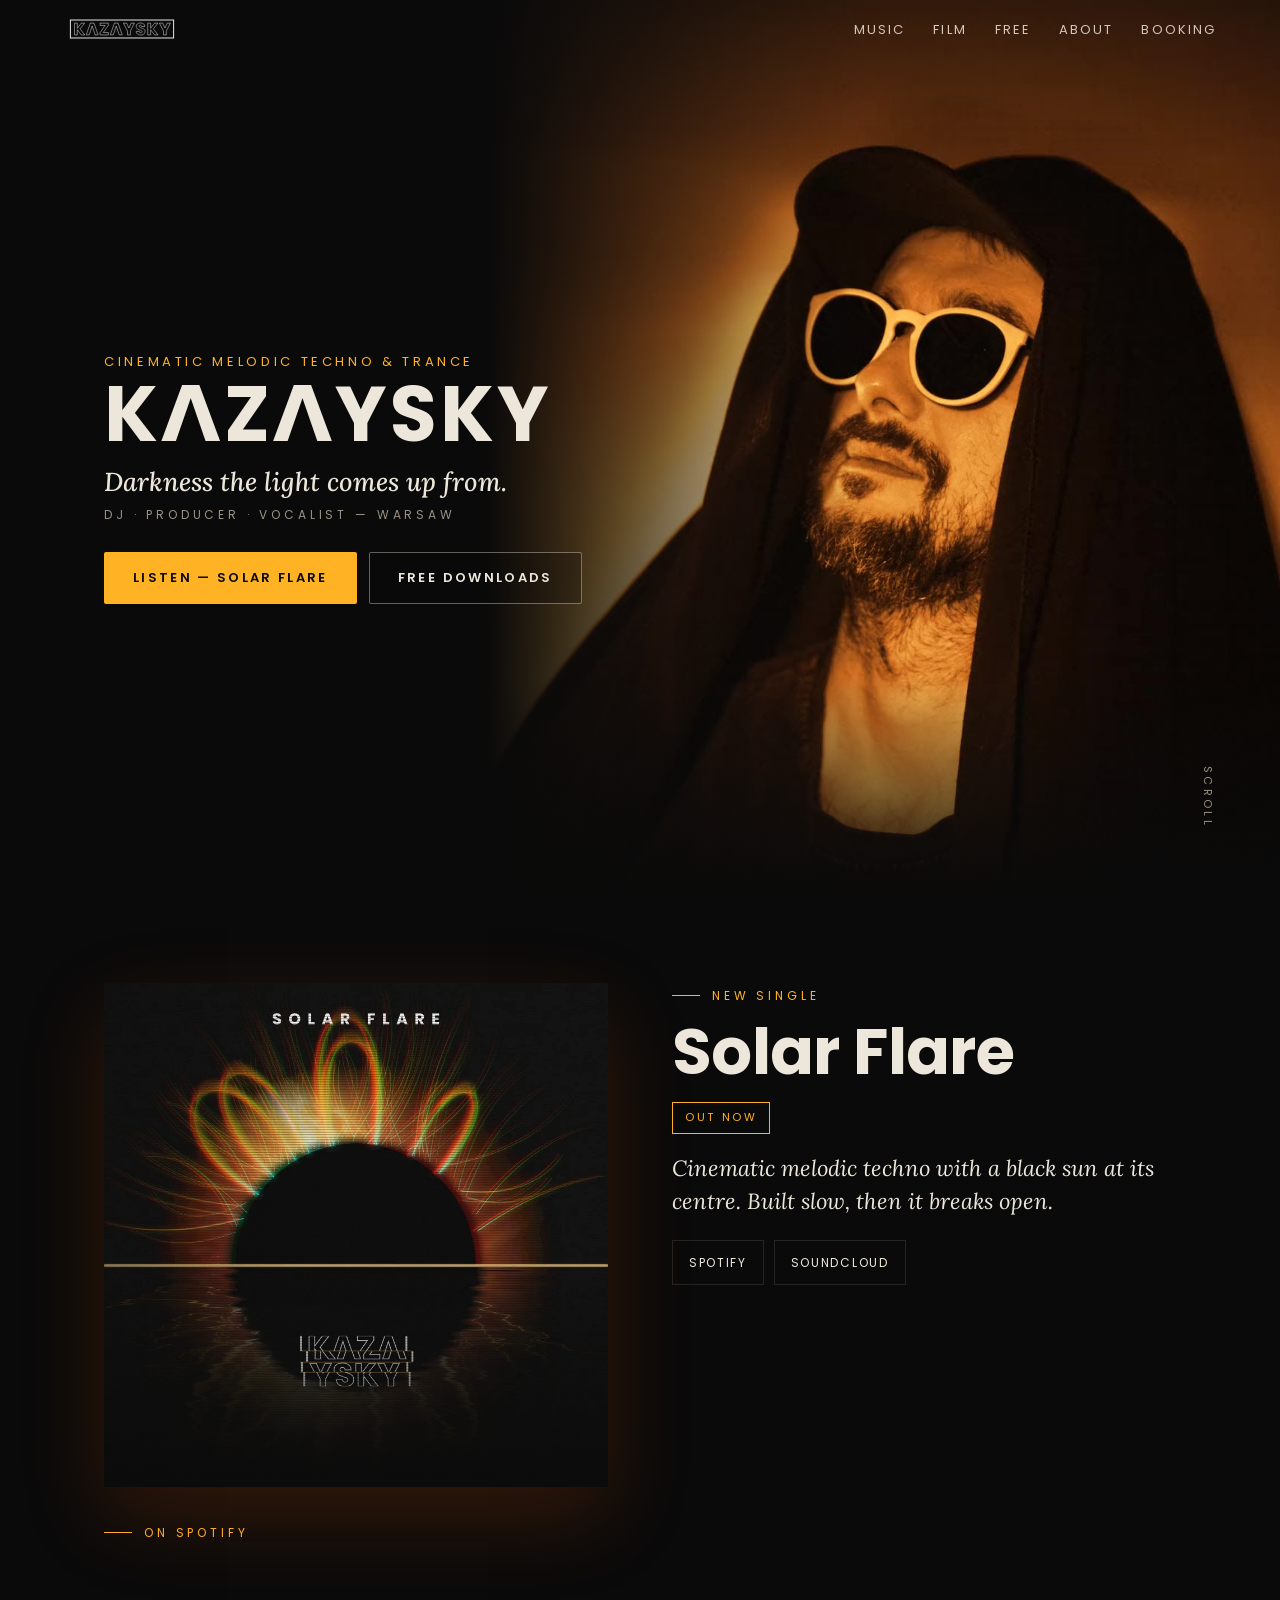
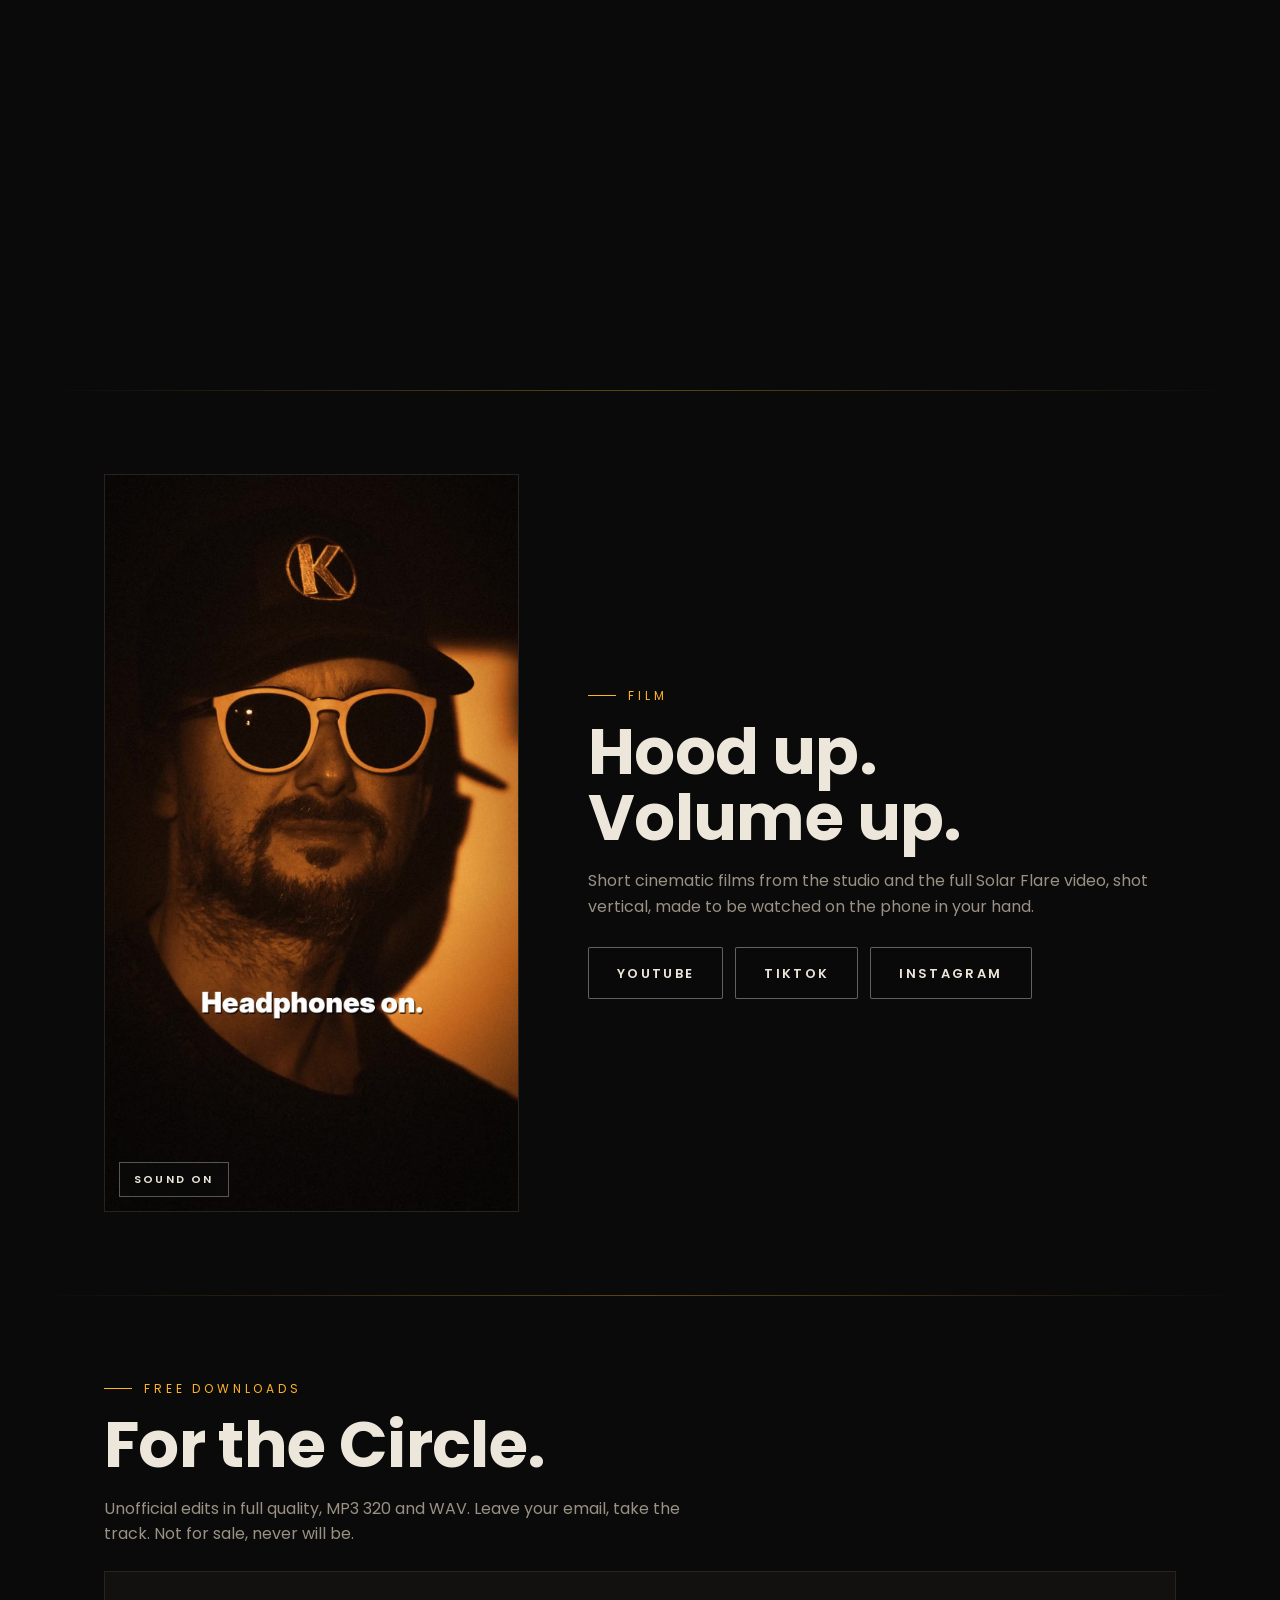
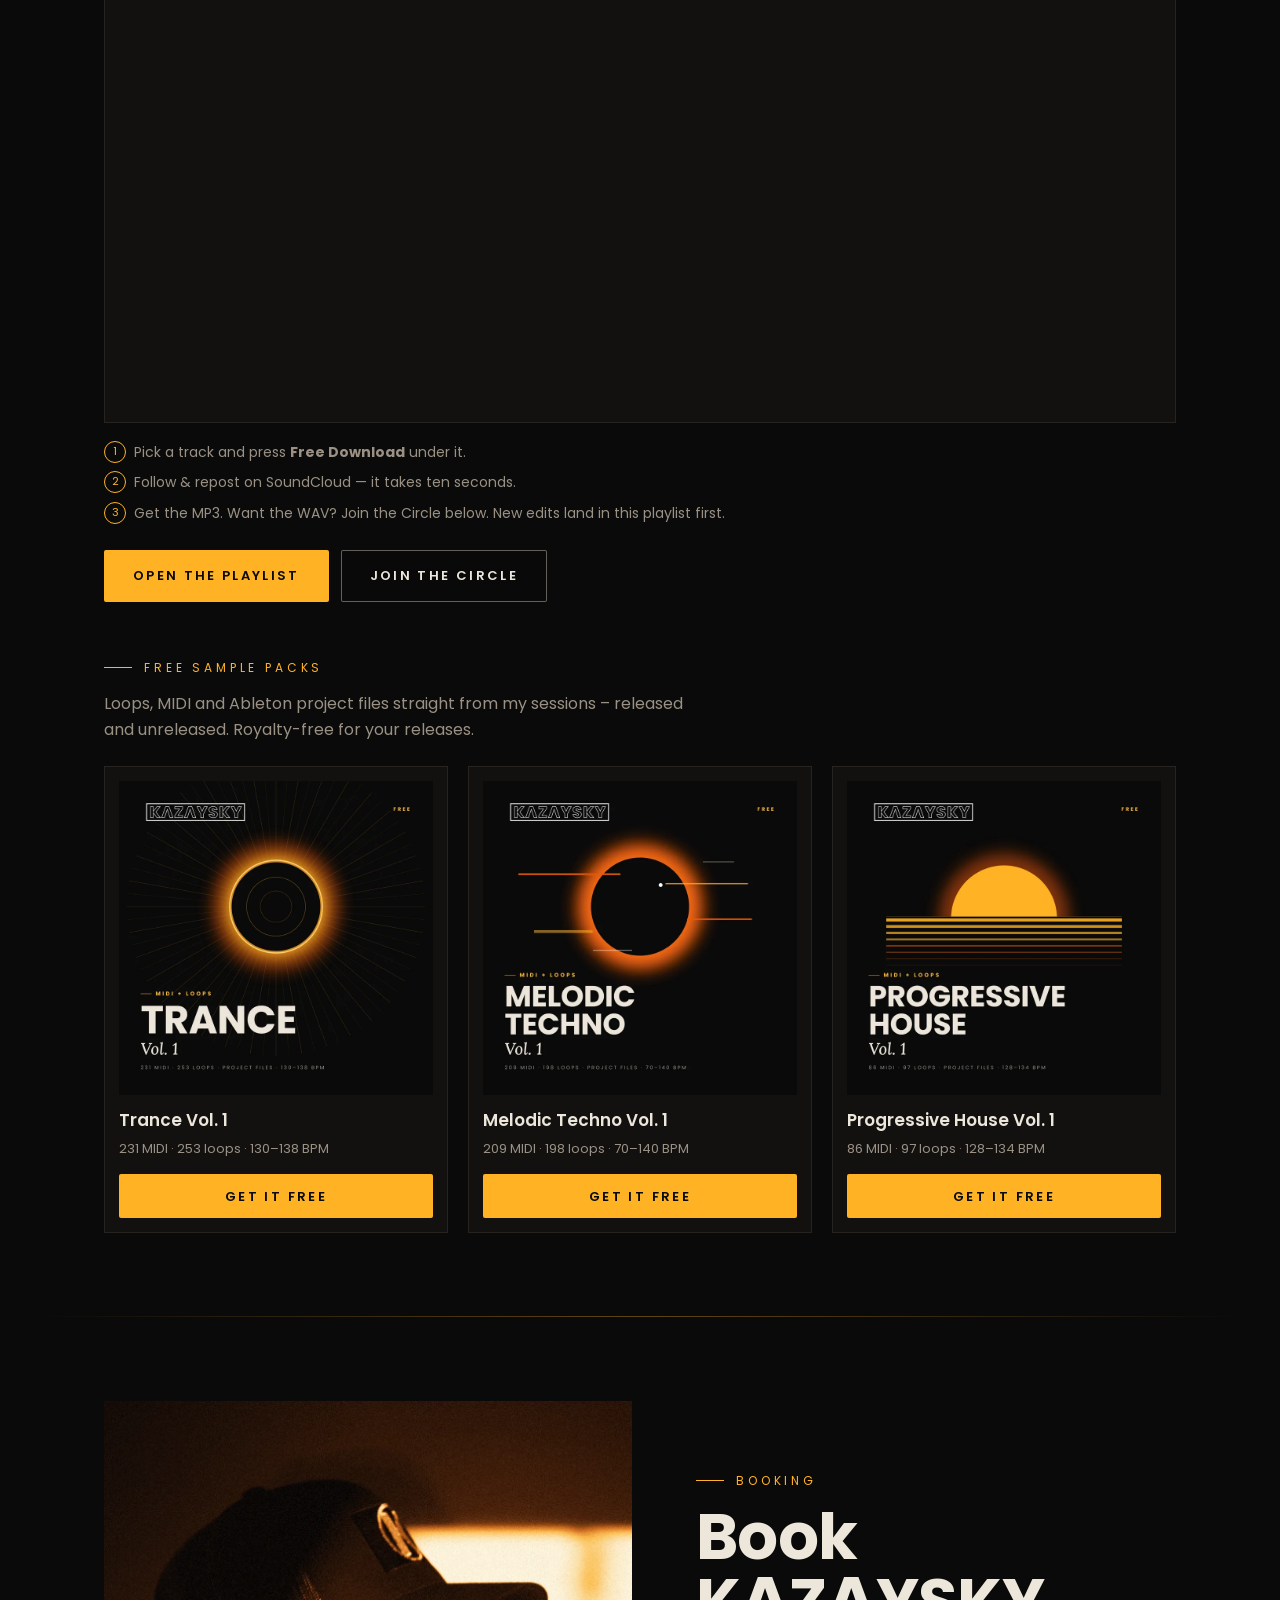
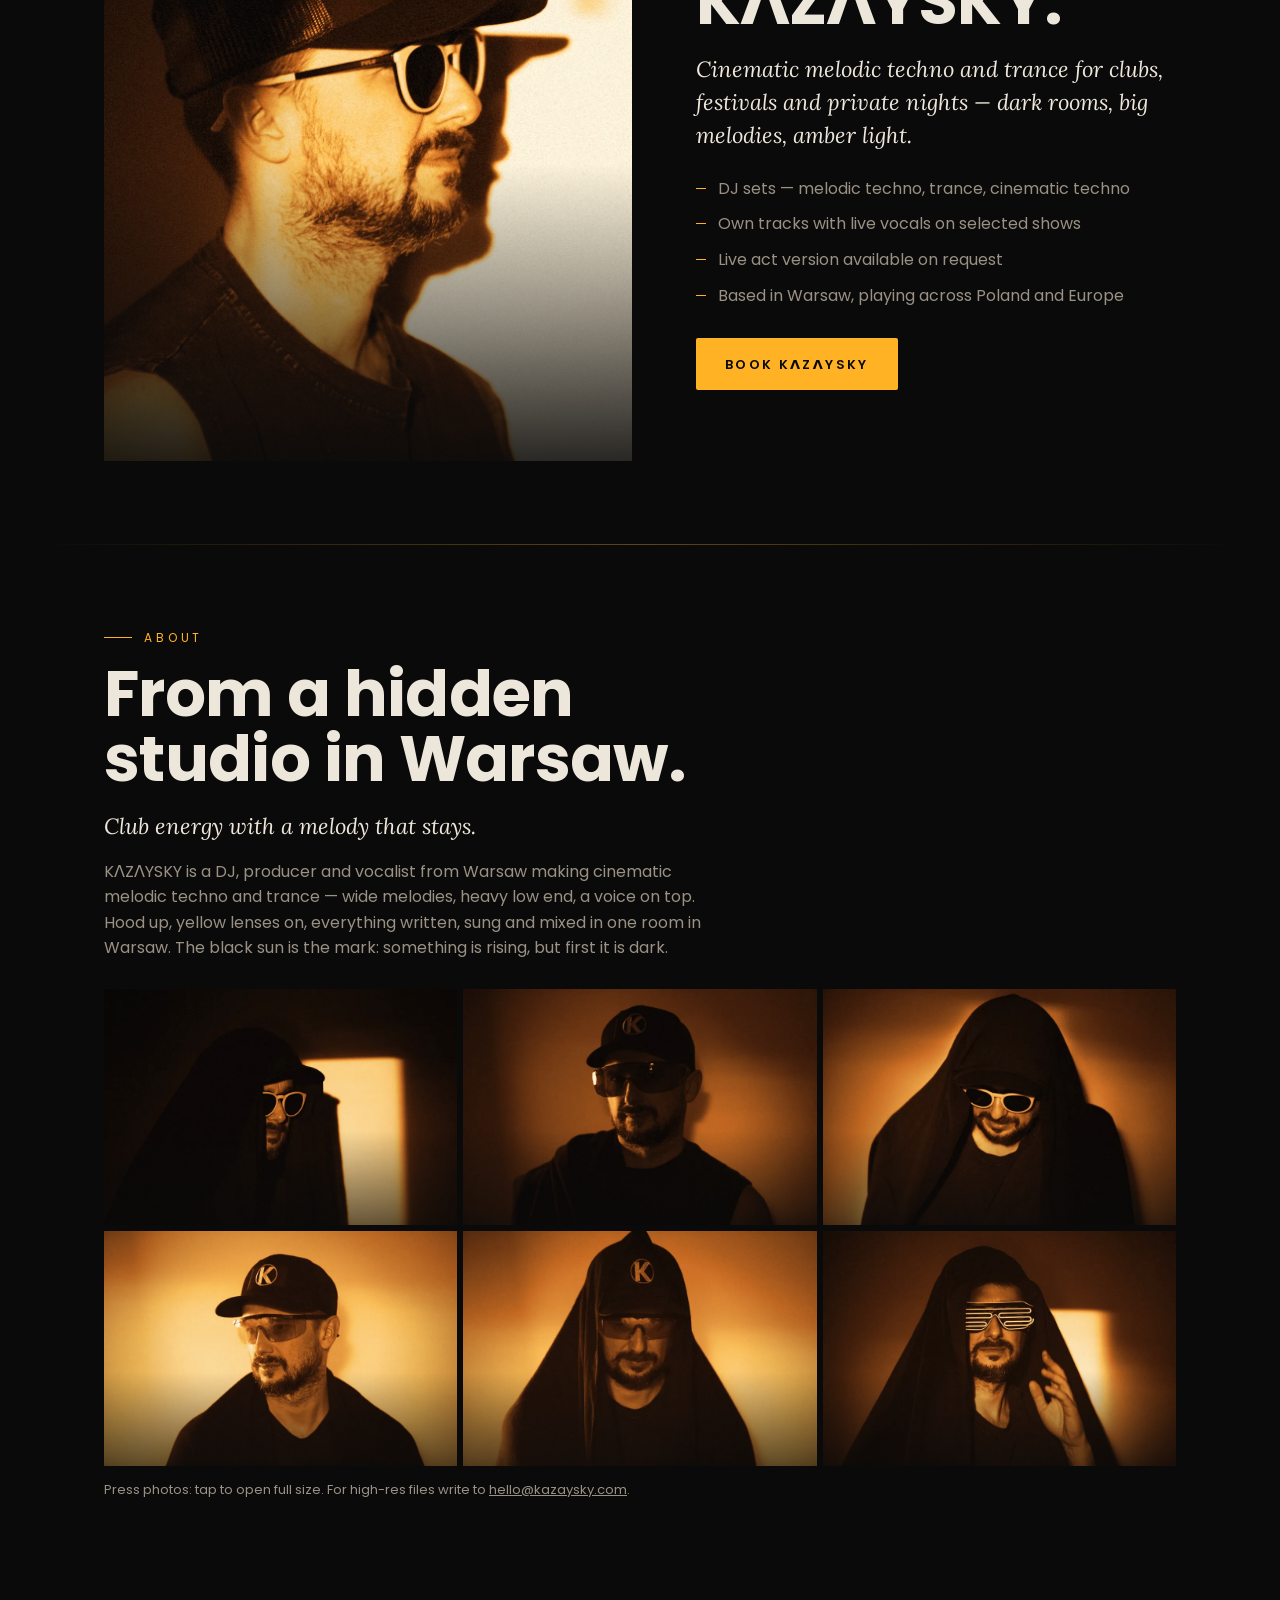
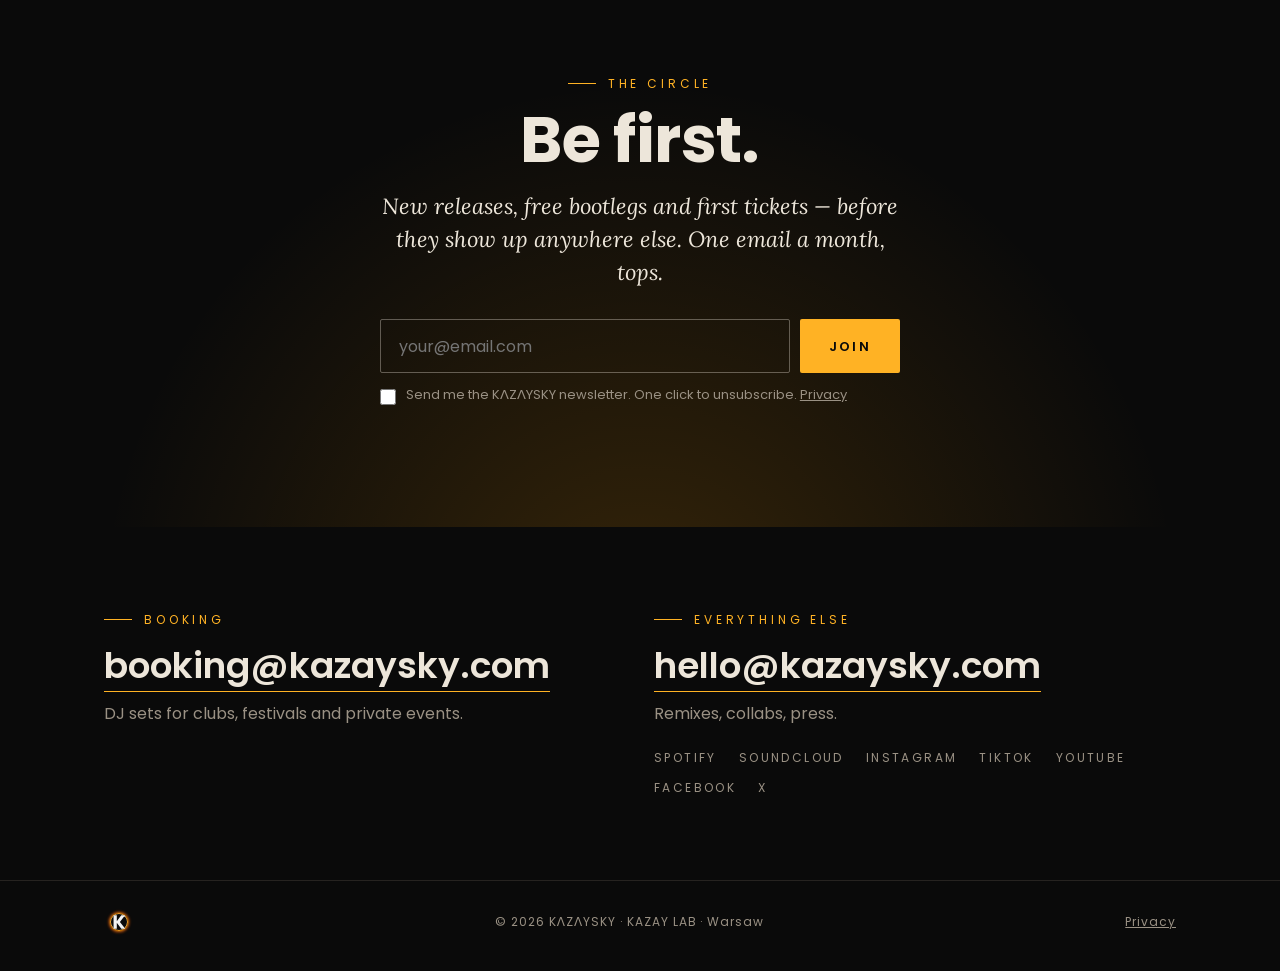
==== commit 55c7c5f8: "Merge main (Spotify links) into free packs; bump app.js cache Co-Authored-By: Claude Opus 5.5 <norep" ====
--- a/index.html
+++ b/index.html
@@ -17,7 +17,7 @@
 <link rel="preconnect" href="https://fonts.googleapis.com"><link rel="preconnect" href="https://fonts.gstatic.com" crossorigin>
 <link href="https://fonts.googleapis.com/css2?family=Lora:ital,wght@1,400;1,500&family=Poppins:wght@300;400;600;700&display=swap" rel="stylesheet">
 <link rel="stylesheet" href="/assets/style.css?v=4">
-<script type="application/ld+json">{"@context":"https://schema.org","@type":"MusicGroup","name":"KAZAYSKY","alternateName":"KΛZΛYSKY","url":"https://kazaysky.com","genre":["Melodic techno","Cinematic techno","Melodic trance","Progressive trance","Techno"],"description":"DJ, producer and vocalist from Warsaw making cinematic melodic techno and trance.","foundingLocation":"Warsaw, Poland","email":"booking@kazaysky.com","sameAs":["https://soundcloud.com/kazaysky","https://www.instagram.com/kazaysky.official/","https://www.tiktok.com/@kazaysky.official","https://www.youtube.com/@KAZAYSKY","https://www.facebook.com/profile.php?id=61591977324511","https://x.com/kazaysky"]}</script>
+<script type="application/ld+json">{"@context":"https://schema.org","@type":"MusicGroup","name":"KAZAYSKY","alternateName":"KΛZΛYSKY","url":"https://kazaysky.com","genre":["Melodic techno","Cinematic techno","Melodic trance","Progressive trance","Techno"],"description":"DJ, producer and vocalist from Warsaw making cinematic melodic techno and trance.","foundingLocation":"Warsaw, Poland","email":"booking@kazaysky.com","sameAs":["https://open.spotify.com/artist/4FdjEW5aGsh9DHA6Gv87x4","https://soundcloud.com/kazaysky","https://www.instagram.com/kazaysky.official/","https://www.tiktok.com/@kazaysky.official","https://www.youtube.com/@KAZAYSKY","https://www.facebook.com/profile.php?id=61591977324511","https://x.com/kazaysky"]}</script>
 </head>
 <body>
 
@@ -199,6 +199,7 @@
       <a class="mail" href="mailto:hello@kazaysky.com">hello@kazaysky.com</a>
       <p class="body" style="margin-top:14px">Remixes, collabs, press.</p>
       <div class="socials">
+        <a href="https://open.spotify.com/artist/4FdjEW5aGsh9DHA6Gv87x4" target="_blank" rel="noopener">Spotify</a>
         <a href="https://soundcloud.com/kazaysky" target="_blank" rel="noopener">SoundCloud</a>
         <a href="https://www.instagram.com/kazaysky.official/" target="_blank" rel="noopener">Instagram</a>
         <a href="https://www.tiktok.com/@kazaysky.official" target="_blank" rel="noopener">TikTok</a>
@@ -221,6 +222,6 @@
 </footer>
 
 <div class="lightbox" role="dialog" aria-label="Photo"><img alt=""><button aria-label="Close">×</button></div>
-<script src="/assets/app.js?v=6"></script>
+<script src="/assets/app.js?v=7"></script>
 </body>
 </html>
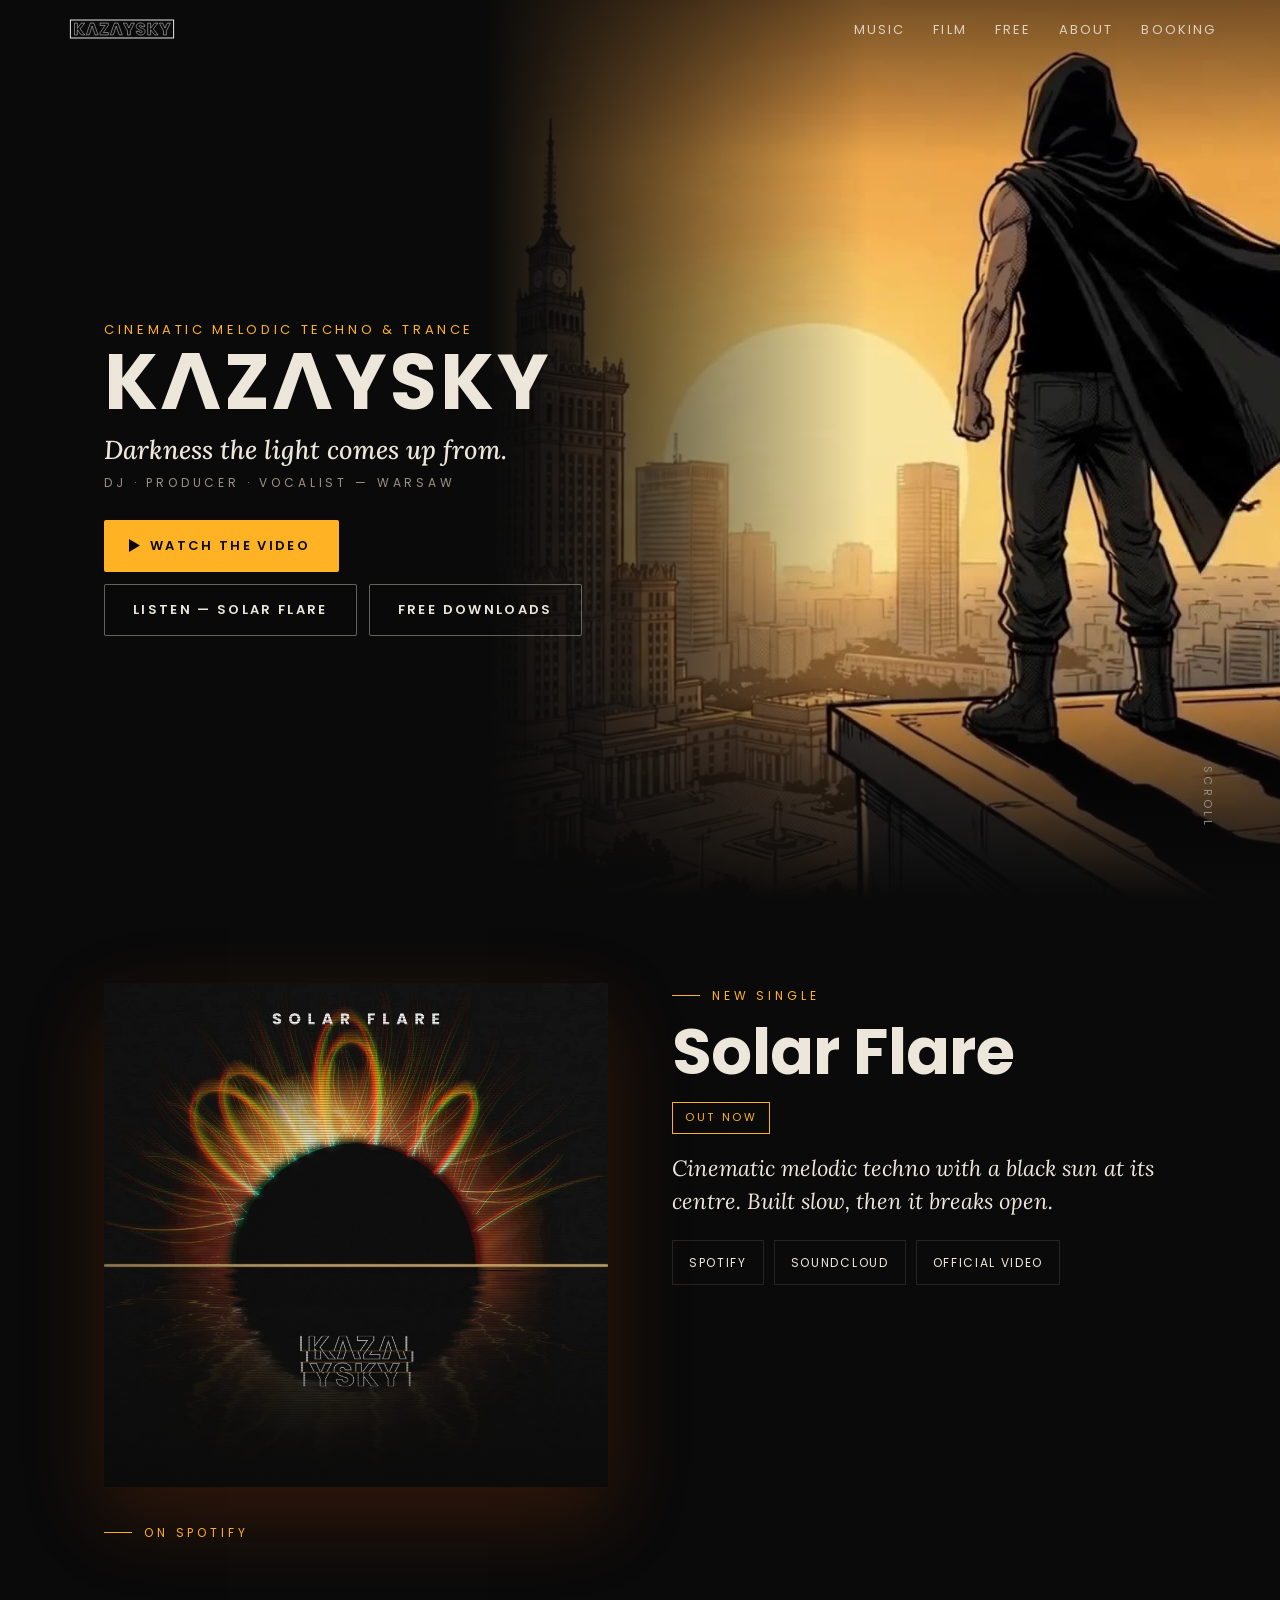
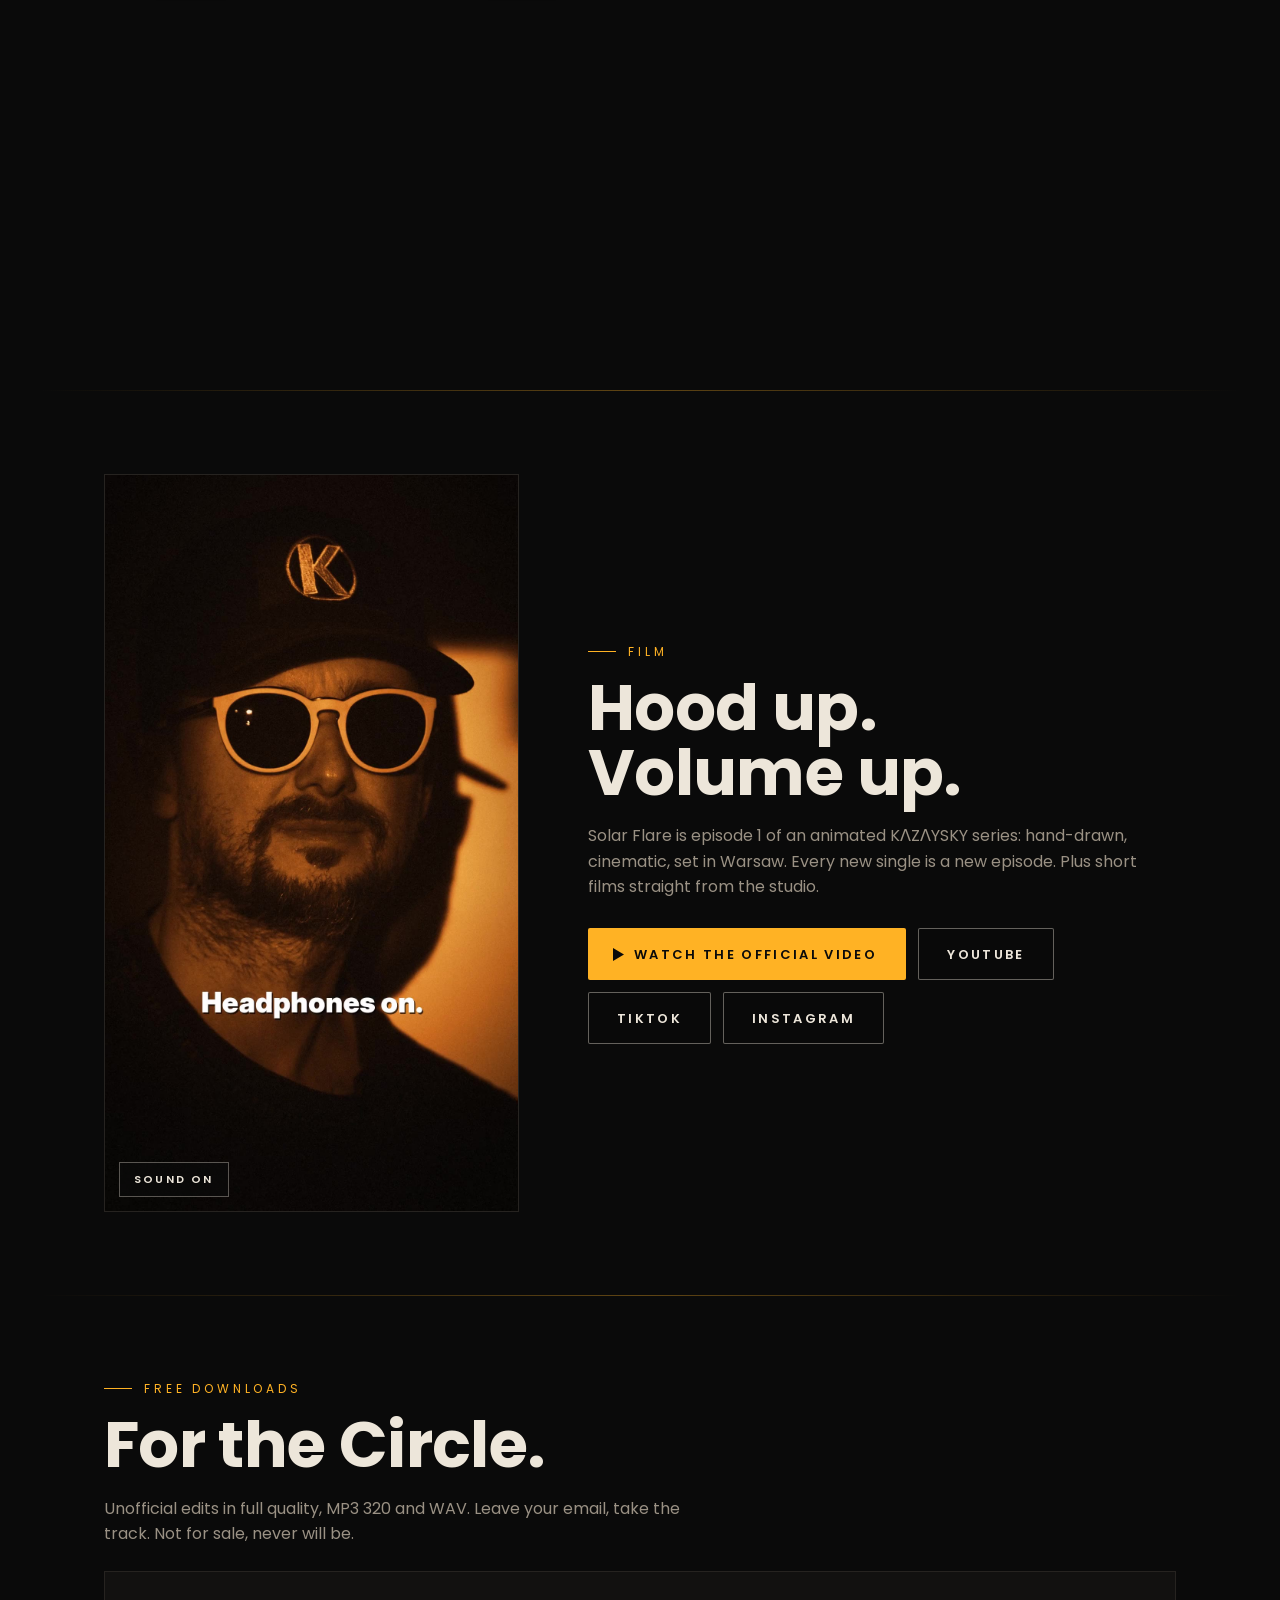
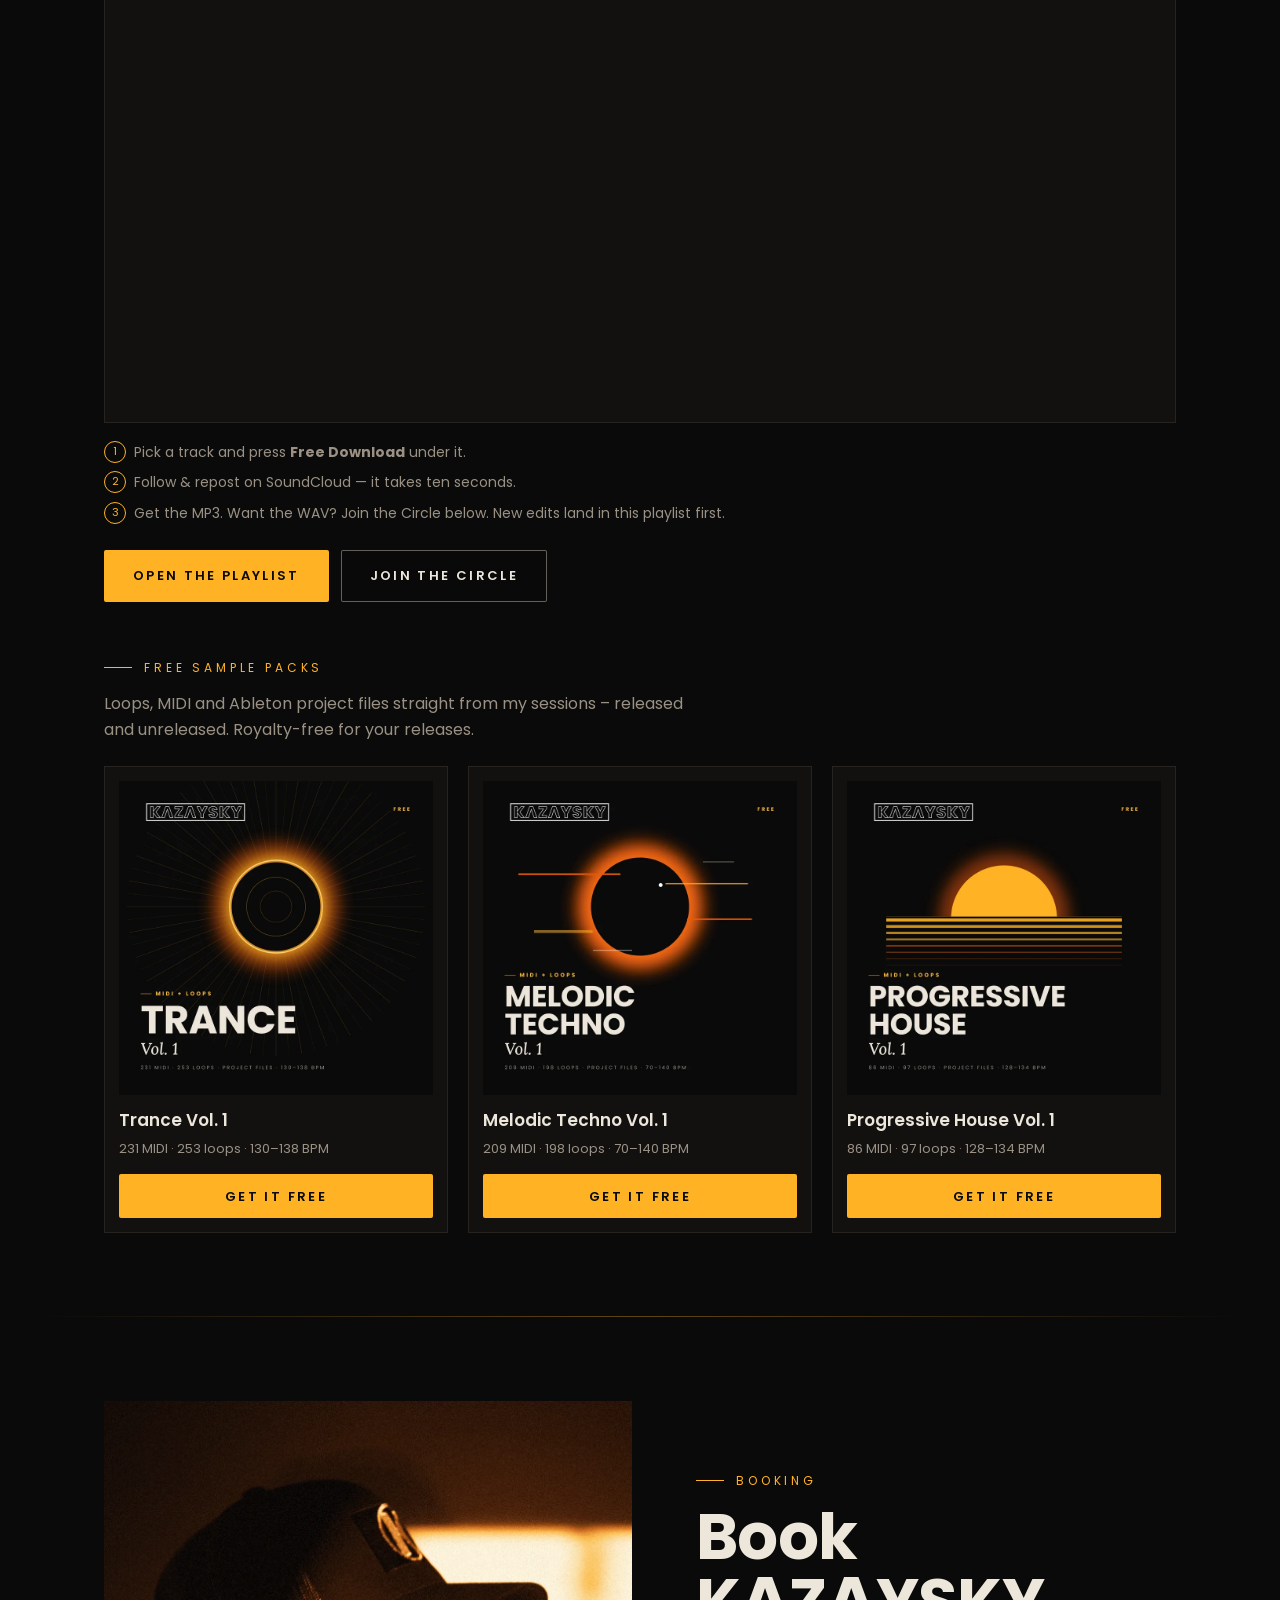
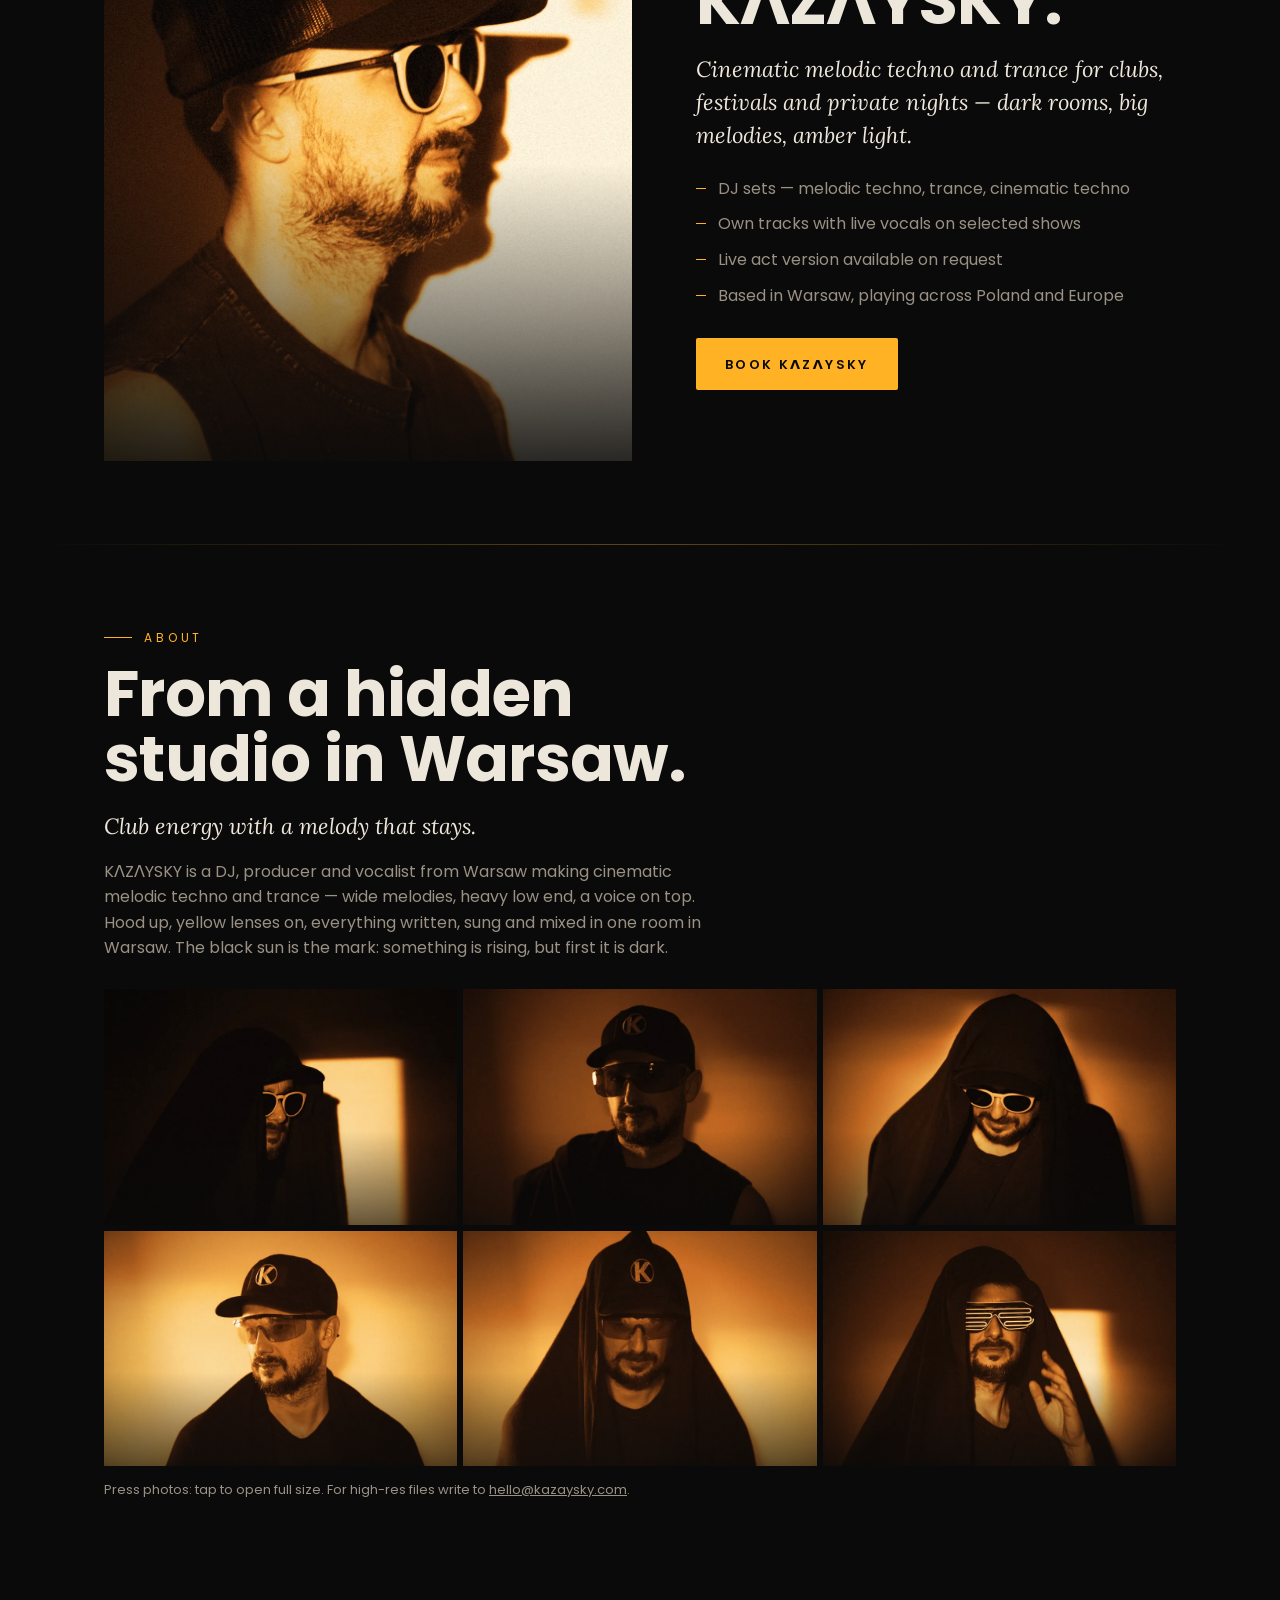
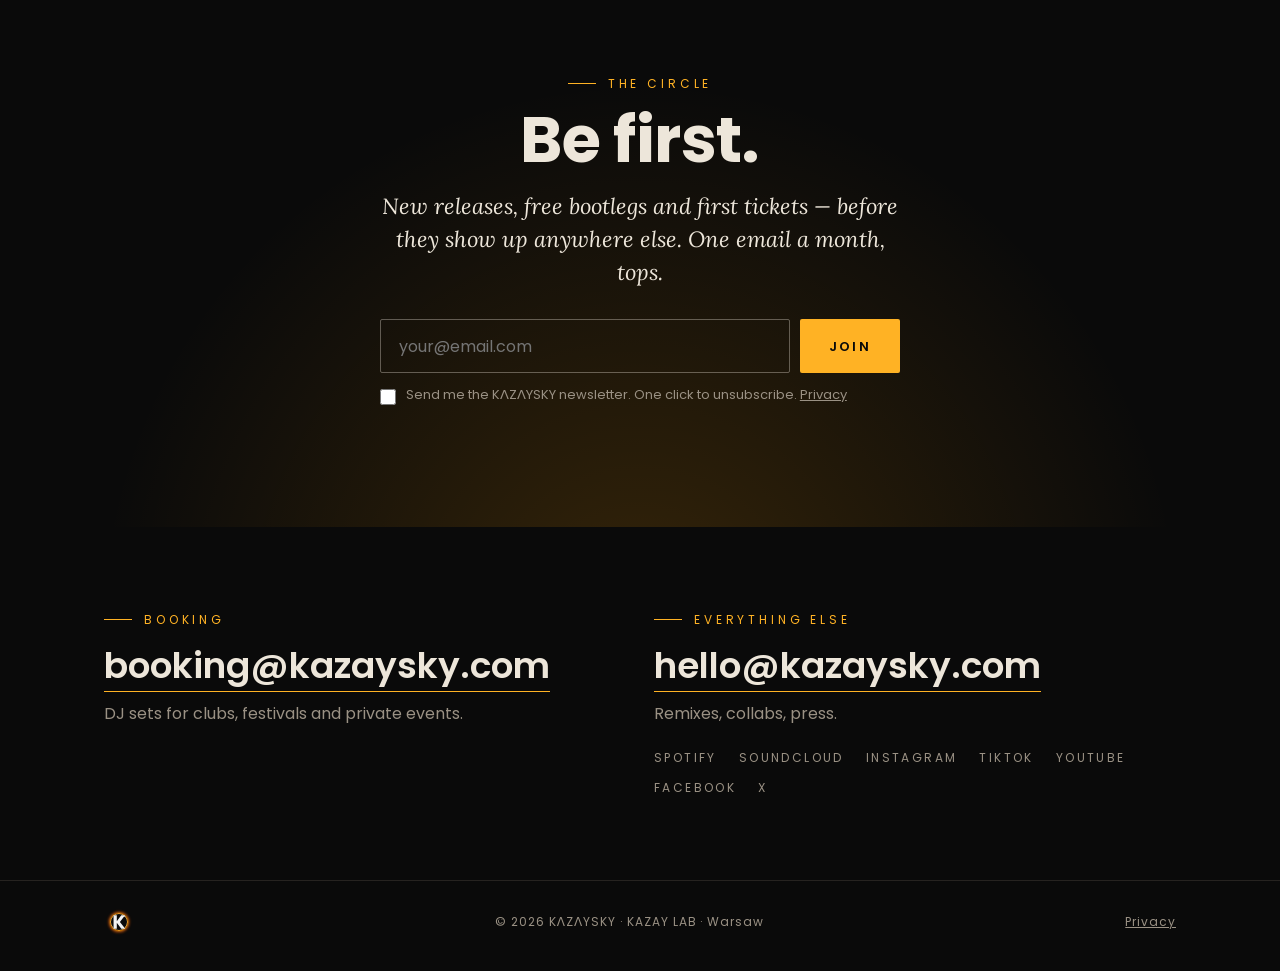
==== commit cd93c627: "Solar Flare official video: hero loop from the animated video, Watch buttons + YouTube lightbox Co-A" ====
--- a/index.html
+++ b/index.html
@@ -16,7 +16,7 @@
 <link rel="icon" href="/assets/k-sun.svg" type="image/svg+xml">
 <link rel="preconnect" href="https://fonts.googleapis.com"><link rel="preconnect" href="https://fonts.gstatic.com" crossorigin>
 <link href="https://fonts.googleapis.com/css2?family=Lora:ital,wght@1,400;1,500&family=Poppins:wght@300;400;600;700&display=swap" rel="stylesheet">
-<link rel="stylesheet" href="/assets/style.css?v=4">
+<link rel="stylesheet" href="/assets/style.css?v=5">
 <script type="application/ld+json">{"@context":"https://schema.org","@type":"MusicGroup","name":"KAZAYSKY","alternateName":"KΛZΛYSKY","url":"https://kazaysky.com","genre":["Melodic techno","Cinematic techno","Melodic trance","Progressive trance","Techno"],"description":"DJ, producer and vocalist from Warsaw making cinematic melodic techno and trance.","foundingLocation":"Warsaw, Poland","email":"booking@kazaysky.com","sameAs":["https://open.spotify.com/artist/4FdjEW5aGsh9DHA6Gv87x4","https://soundcloud.com/kazaysky","https://www.instagram.com/kazaysky.official/","https://www.tiktok.com/@kazaysky.official","https://www.youtube.com/@KAZAYSKY","https://www.facebook.com/profile.php?id=61591977324511","https://x.com/kazaysky"]}</script>
 </head>
 <body>
@@ -45,7 +45,8 @@
     <p class="tag">Darkness the light comes up from.</p>
     <p class="role">DJ · Producer · Vocalist — Warsaw</p>
     <div class="btn-row">
-      <a class="btn btn-amber" href="#music">Listen — Solar Flare</a>
+      <a class="btn btn-amber" data-watch hidden href="https://www.youtube.com/@KAZAYSKY" target="_blank" rel="noopener"><svg class="play" viewBox="0 0 12 14" aria-hidden="true"><path d="M0 0l12 7-12 7z"/></svg>Watch the video</a>
+      <a class="btn btn-ghost" href="#music">Listen — Solar Flare</a>
       <a class="btn btn-ghost" href="/free/">Free downloads</a>
     </div>
   </div>
@@ -90,8 +91,9 @@
     <div class="rv">
       <p class="kicker">Film</p>
       <h2>Hood up.<br>Volume up.</h2>
-      <p class="body">Short cinematic films from the studio and the full Solar Flare video, shot vertical, made to be watched on the phone in your hand.</p>
+      <p class="body">Solar Flare is episode 1 of an animated KΛZΛYSKY series: hand-drawn, cinematic, set in Warsaw. Every new single is a new episode. Plus short films straight from the studio.</p>
       <div class="btn-row" style="margin-top:28px">
+        <a class="btn btn-amber" data-watch hidden href="https://www.youtube.com/@KAZAYSKY" target="_blank" rel="noopener"><svg class="play" viewBox="0 0 12 14" aria-hidden="true"><path d="M0 0l12 7-12 7z"/></svg>Watch the official video</a>
         <a class="btn btn-ghost" href="https://www.youtube.com/@KAZAYSKY" target="_blank" rel="noopener">YouTube</a>
         <a class="btn btn-ghost" href="https://www.tiktok.com/@kazaysky.official" target="_blank" rel="noopener">TikTok</a>
         <a class="btn btn-ghost" href="https://www.instagram.com/kazaysky.official/" target="_blank" rel="noopener">Instagram</a>
@@ -222,6 +224,10 @@
 </footer>
 
 <div class="lightbox" role="dialog" aria-label="Photo"><img alt=""><button aria-label="Close">×</button></div>
-<script src="/assets/app.js?v=7"></script>
+<div class="vmodal" id="vmodal" hidden role="dialog" aria-modal="true" aria-label="KAZAYSKY - Solar Flare (Official Video)">
+  <button class="vclose" aria-label="Close video">&times;</button>
+  <div class="vframe"></div>
+</div>
+<script src="/assets/app.js?v=8"></script>
 </body>
 </html>
--- a/assets/style.css
+++ b/assets/style.css
@@ -248,3 +248,12 @@
 .pack-t{font:600 17px/1.3 var(--sans);margin-top:6px}
 .pack-m{font-size:13px;color:var(--muted)}
 .pack .btn{margin-top:6px;min-height:44px}
+
+/* ---------- official video: watch buttons + lightbox ---------- */
+.btn .play{width:11px;height:13px;fill:currentColor;margin-left:-4px}
+.vmodal{position:fixed;inset:0;z-index:100;background:rgba(5,5,5,.92);display:flex;align-items:center;justify-content:center;padding:clamp(12px,4vw,48px)}
+.vmodal[hidden]{display:none}
+.vframe{width:min(1200px,100%);aspect-ratio:16/9;background:#000;box-shadow:0 0 80px rgba(255,178,36,.18)}
+.vframe iframe{width:100%;height:100%;border:0;display:block}
+.vclose{position:absolute;top:12px;right:16px;width:48px;height:48px;border:0;background:none;color:var(--text);font:300 40px/1 var(--sans);cursor:pointer}
+.vclose:hover{color:var(--amber)}
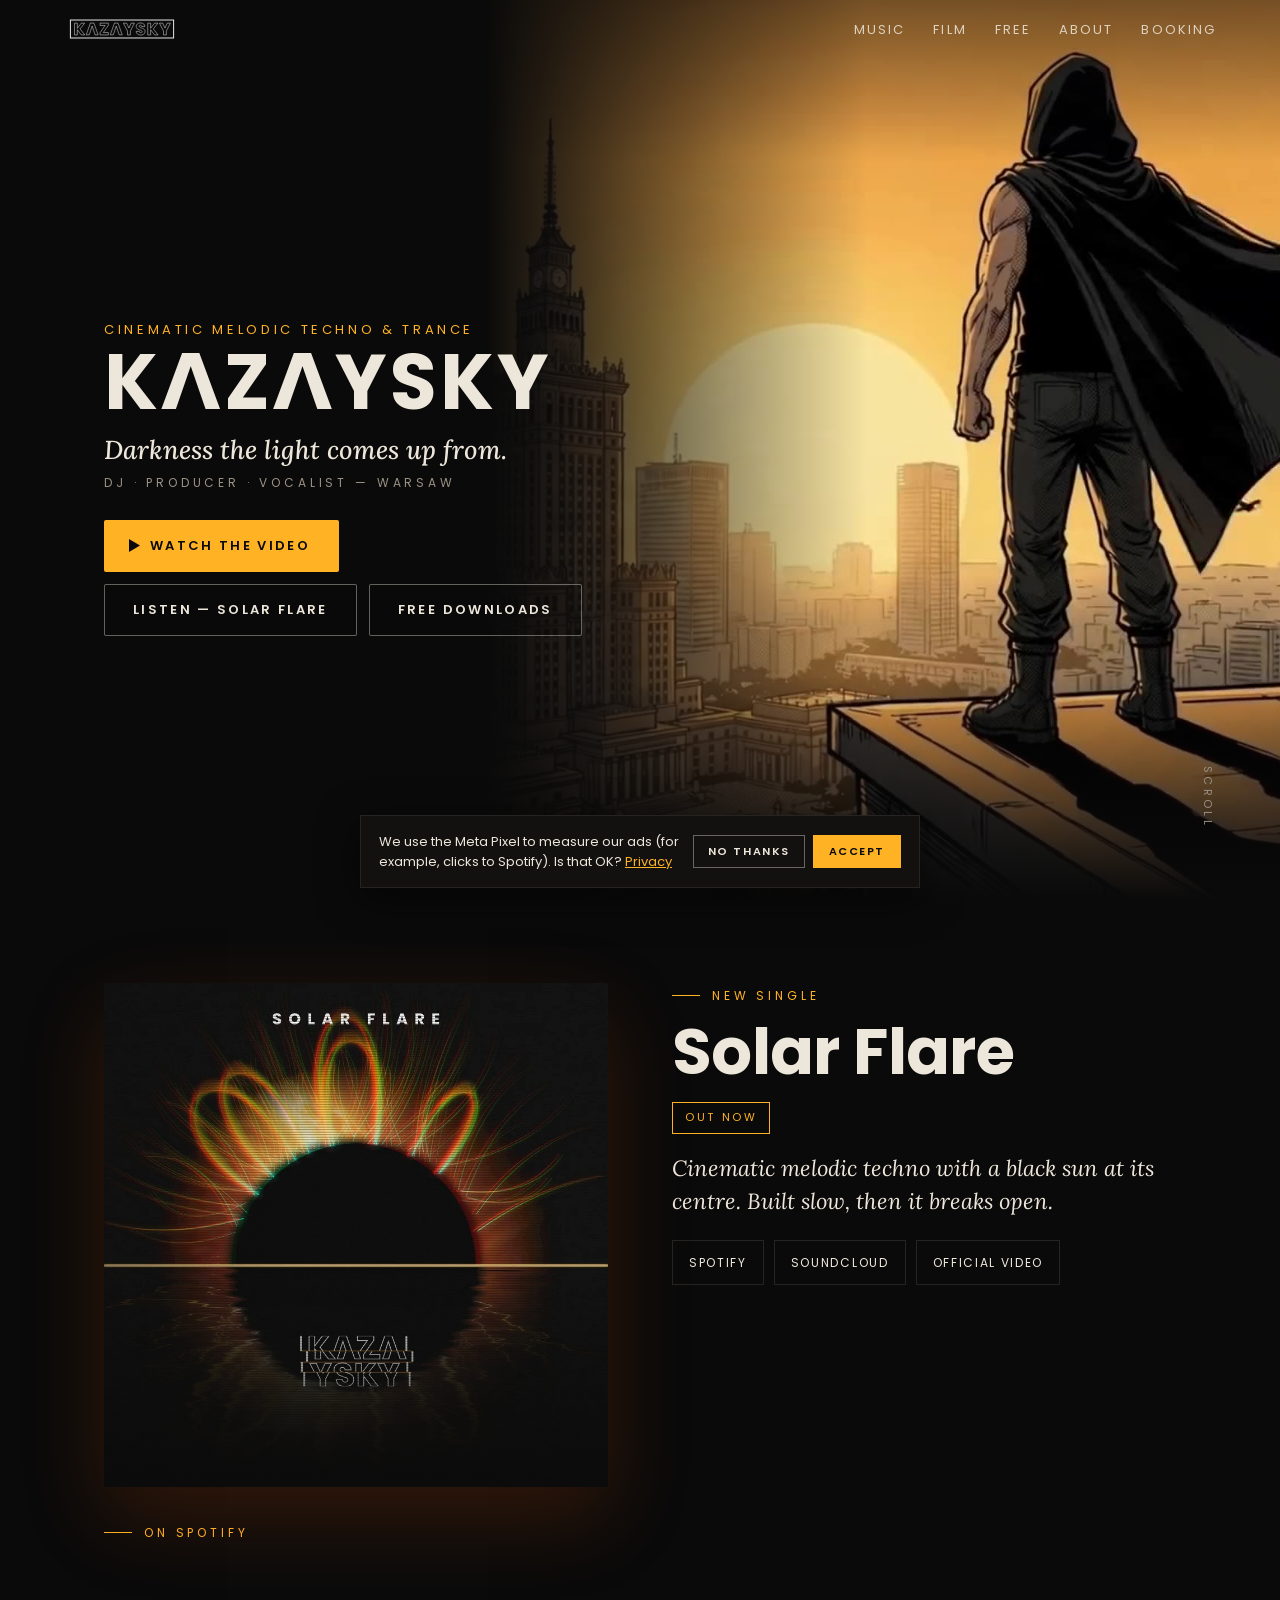
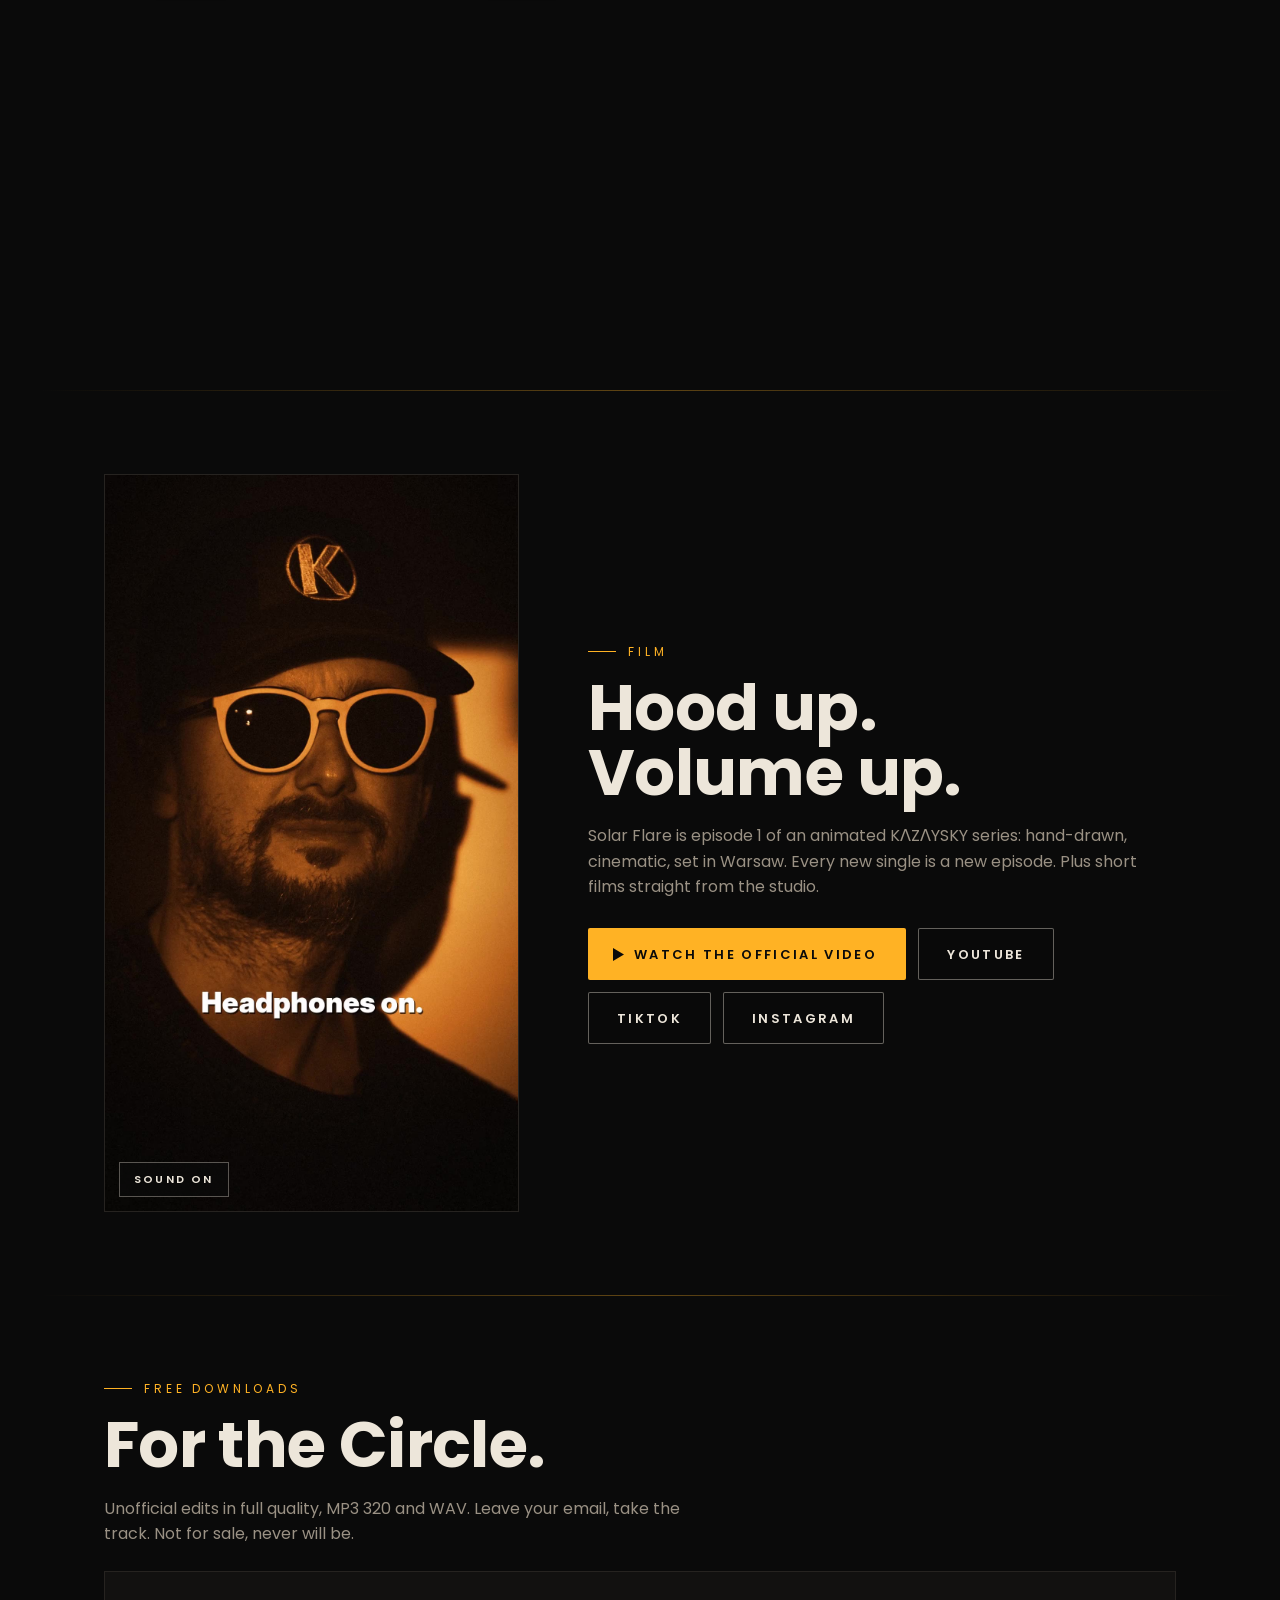
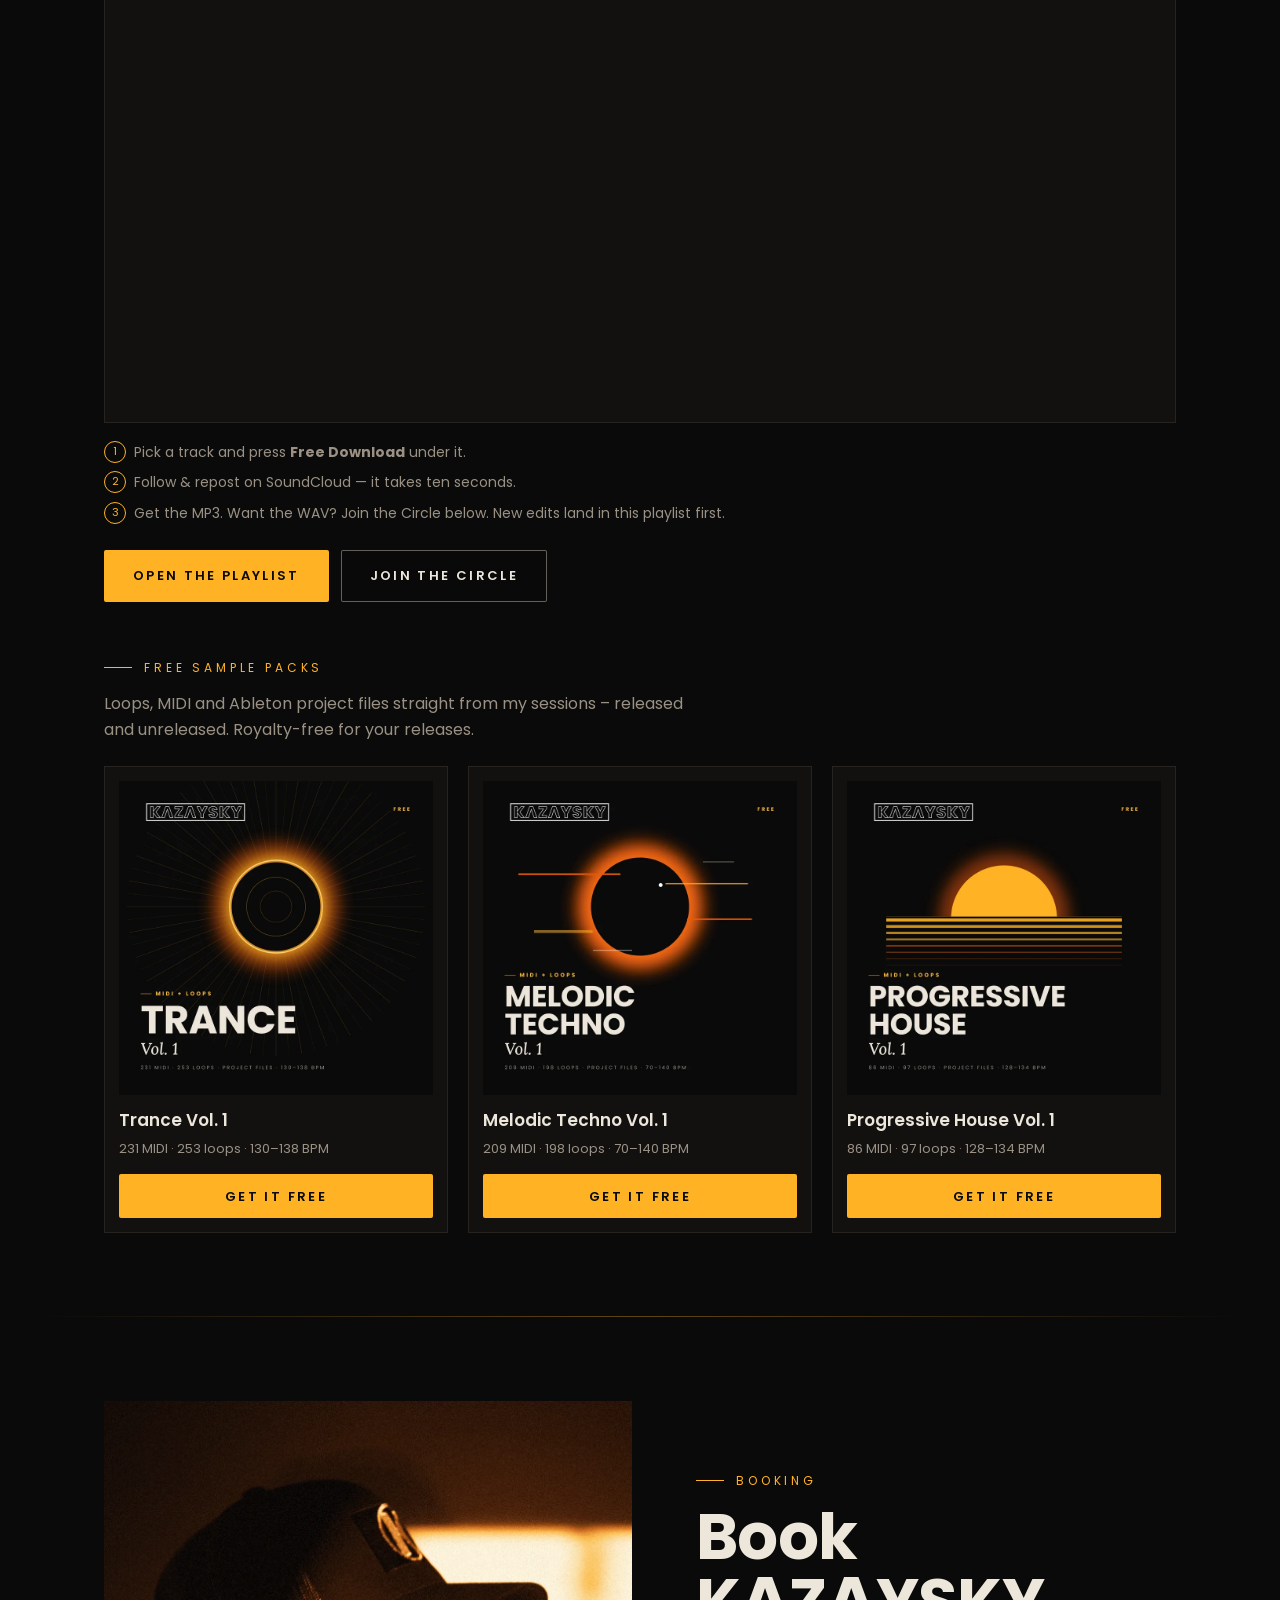
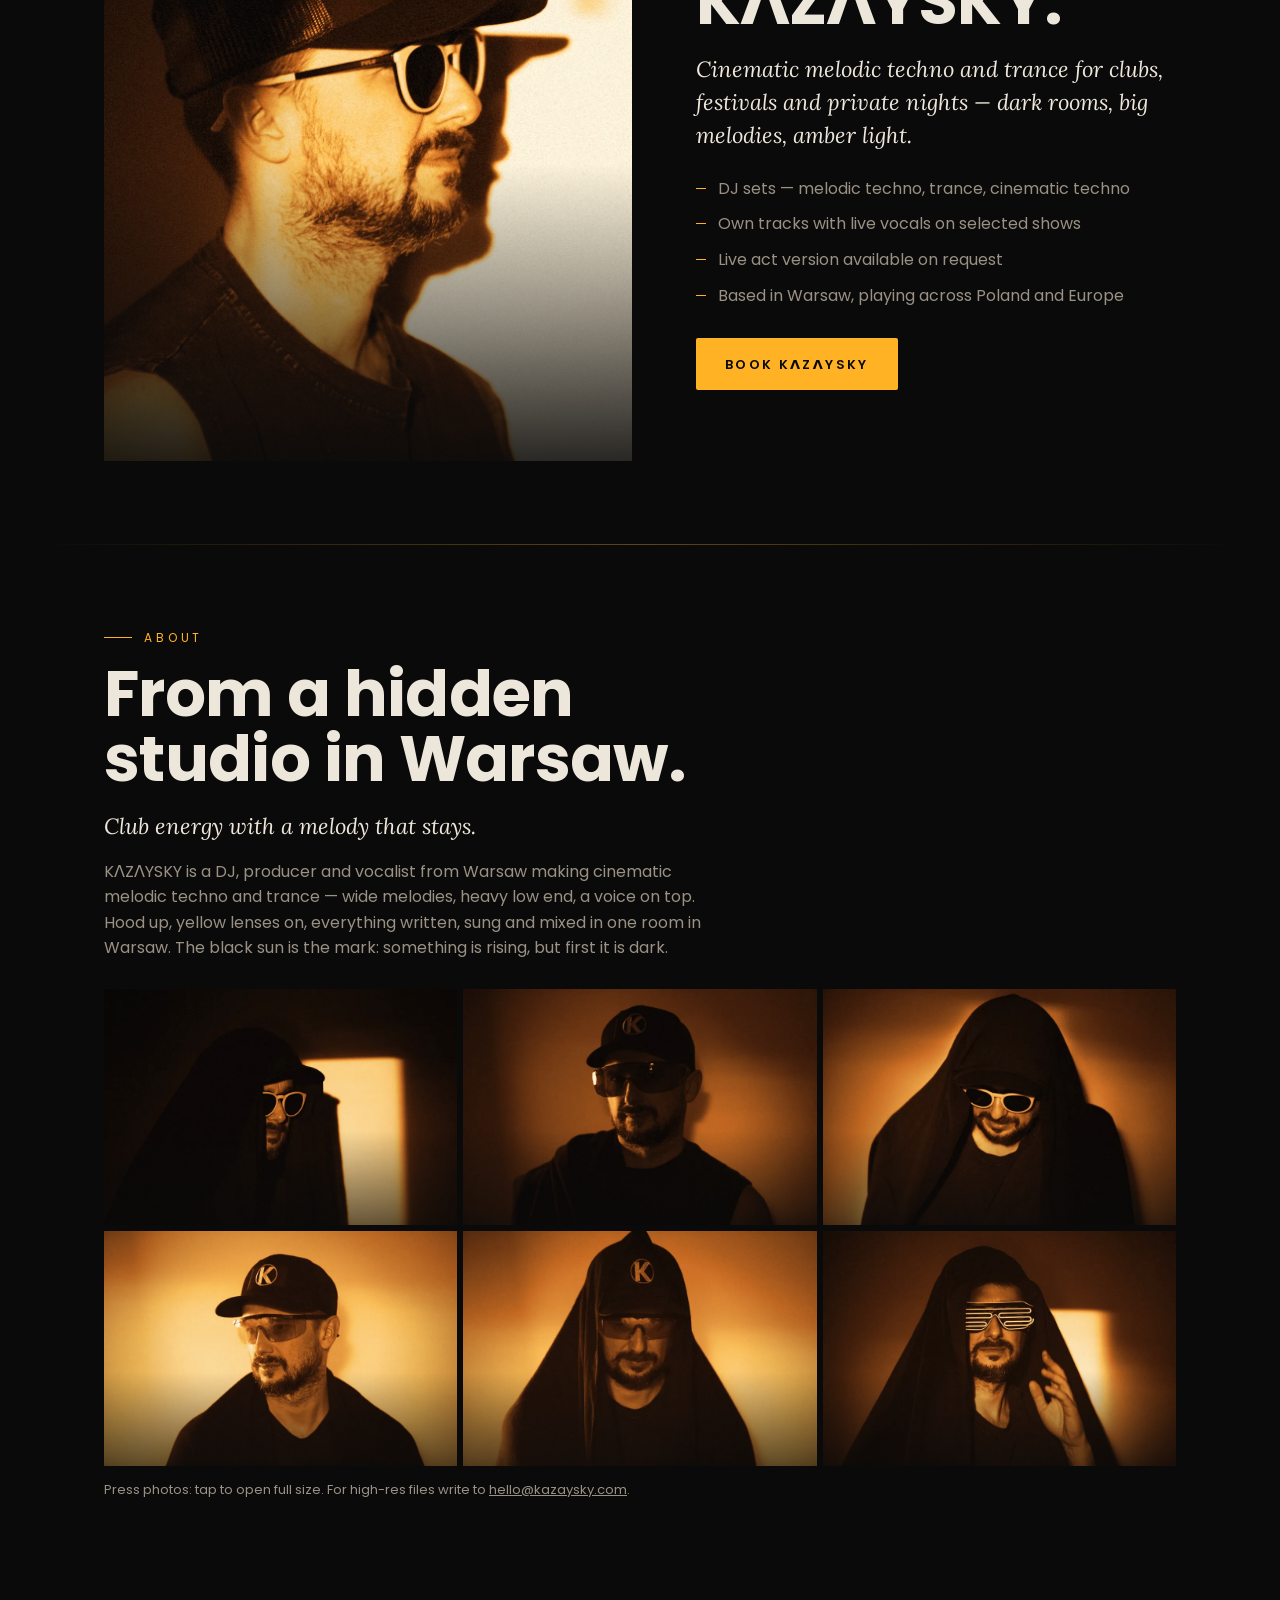
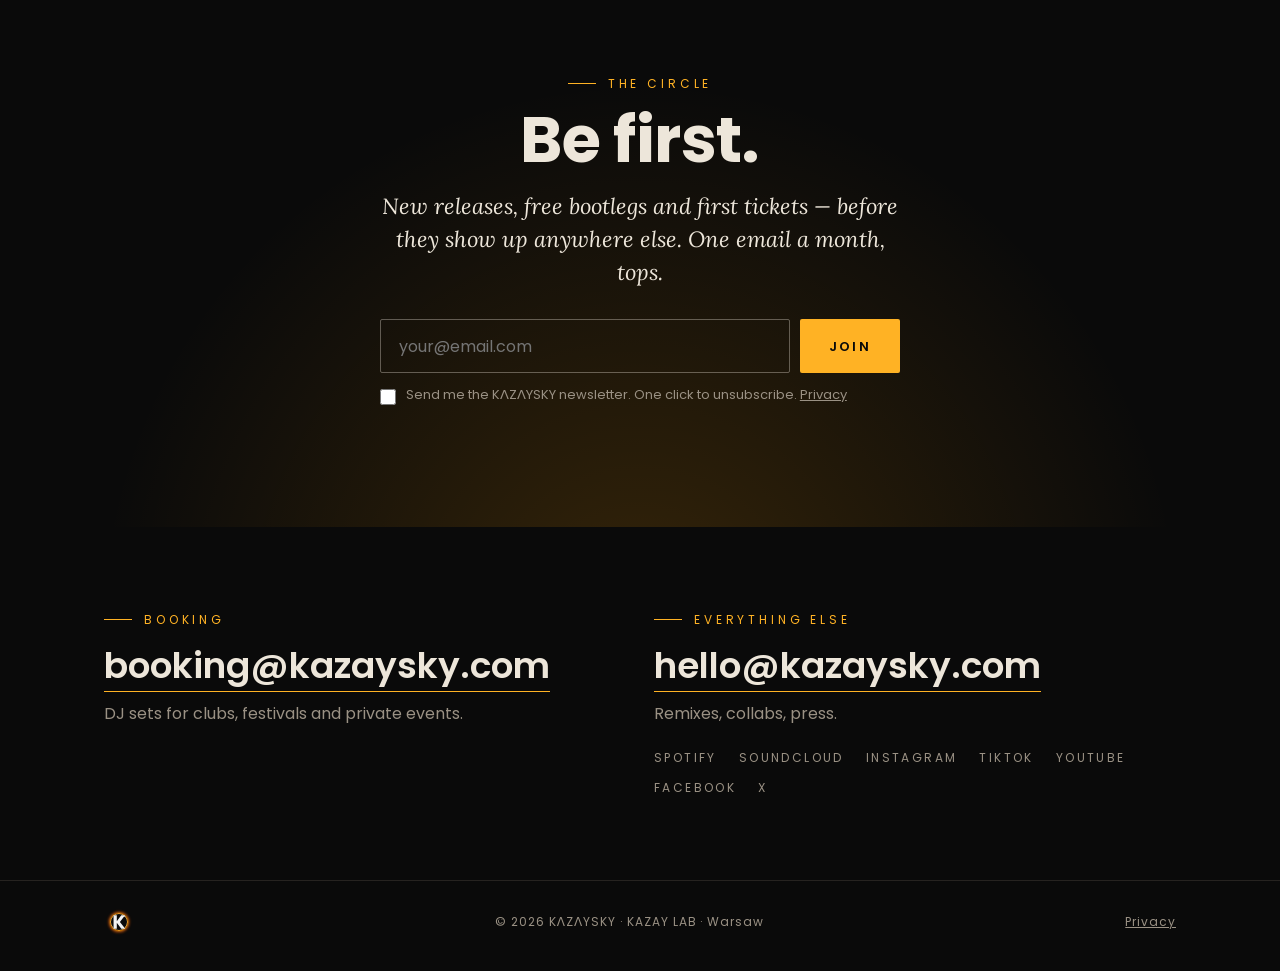
==== commit 3ab1baaf: "Meta Pixel with cookie consent, /listen/ landing for ads, privacy + meta texts - assets/pixel.js: co" ====
--- a/index.html
+++ b/index.html
@@ -4,13 +4,13 @@
 <meta charset="utf-8">
 <meta name="viewport" content="width=device-width, initial-scale=1, viewport-fit=cover">
 <title>KΛZΛYSKY — Cinematic melodic techno &amp; trance · DJ, producer, vocalist · Warsaw</title>
-<meta name="description" content="KAZAYSKY — DJ, producer and vocalist from Warsaw making cinematic melodic techno and trance. New single Solar Flare, free downloads, DJ bookings.">
+<meta name="description" content="KAZAYSKY — DJ, producer and vocalist from Warsaw. Cinematic techno live act and DJ sets for clubs, events and festivals. New music, free downloads, bookings.">
 <meta name="theme-color" content="#0a0a0a">
 <link rel="canonical" href="https://kazaysky.com/">
 <meta property="og:type" content="website">
 <meta property="og:url" content="https://kazaysky.com/">
 <meta property="og:title" content="KΛZΛYSKY — Cinematic melodic techno &amp; trance from Warsaw">
-<meta property="og:description" content="Darkness the light comes up from. New single Solar Flare — out 30.10.2026.">
+<meta property="og:description" content="Cinematic techno from a hidden studio in Warsaw. DJ sets, live act, new music.">
 <meta property="og:image" content="https://kazaysky.com/assets/img/og.jpg">
 <meta name="twitter:card" content="summary_large_image">
 <link rel="icon" href="/assets/k-sun.svg" type="image/svg+xml">
@@ -228,6 +228,7 @@
   <button class="vclose" aria-label="Close video">&times;</button>
   <div class="vframe"></div>
 </div>
-<script src="/assets/app.js?v=8"></script>
+<script src="/assets/app.js?v=9"></script>
+<script src="/assets/pixel.js?v=1"></script>
 </body>
 </html>
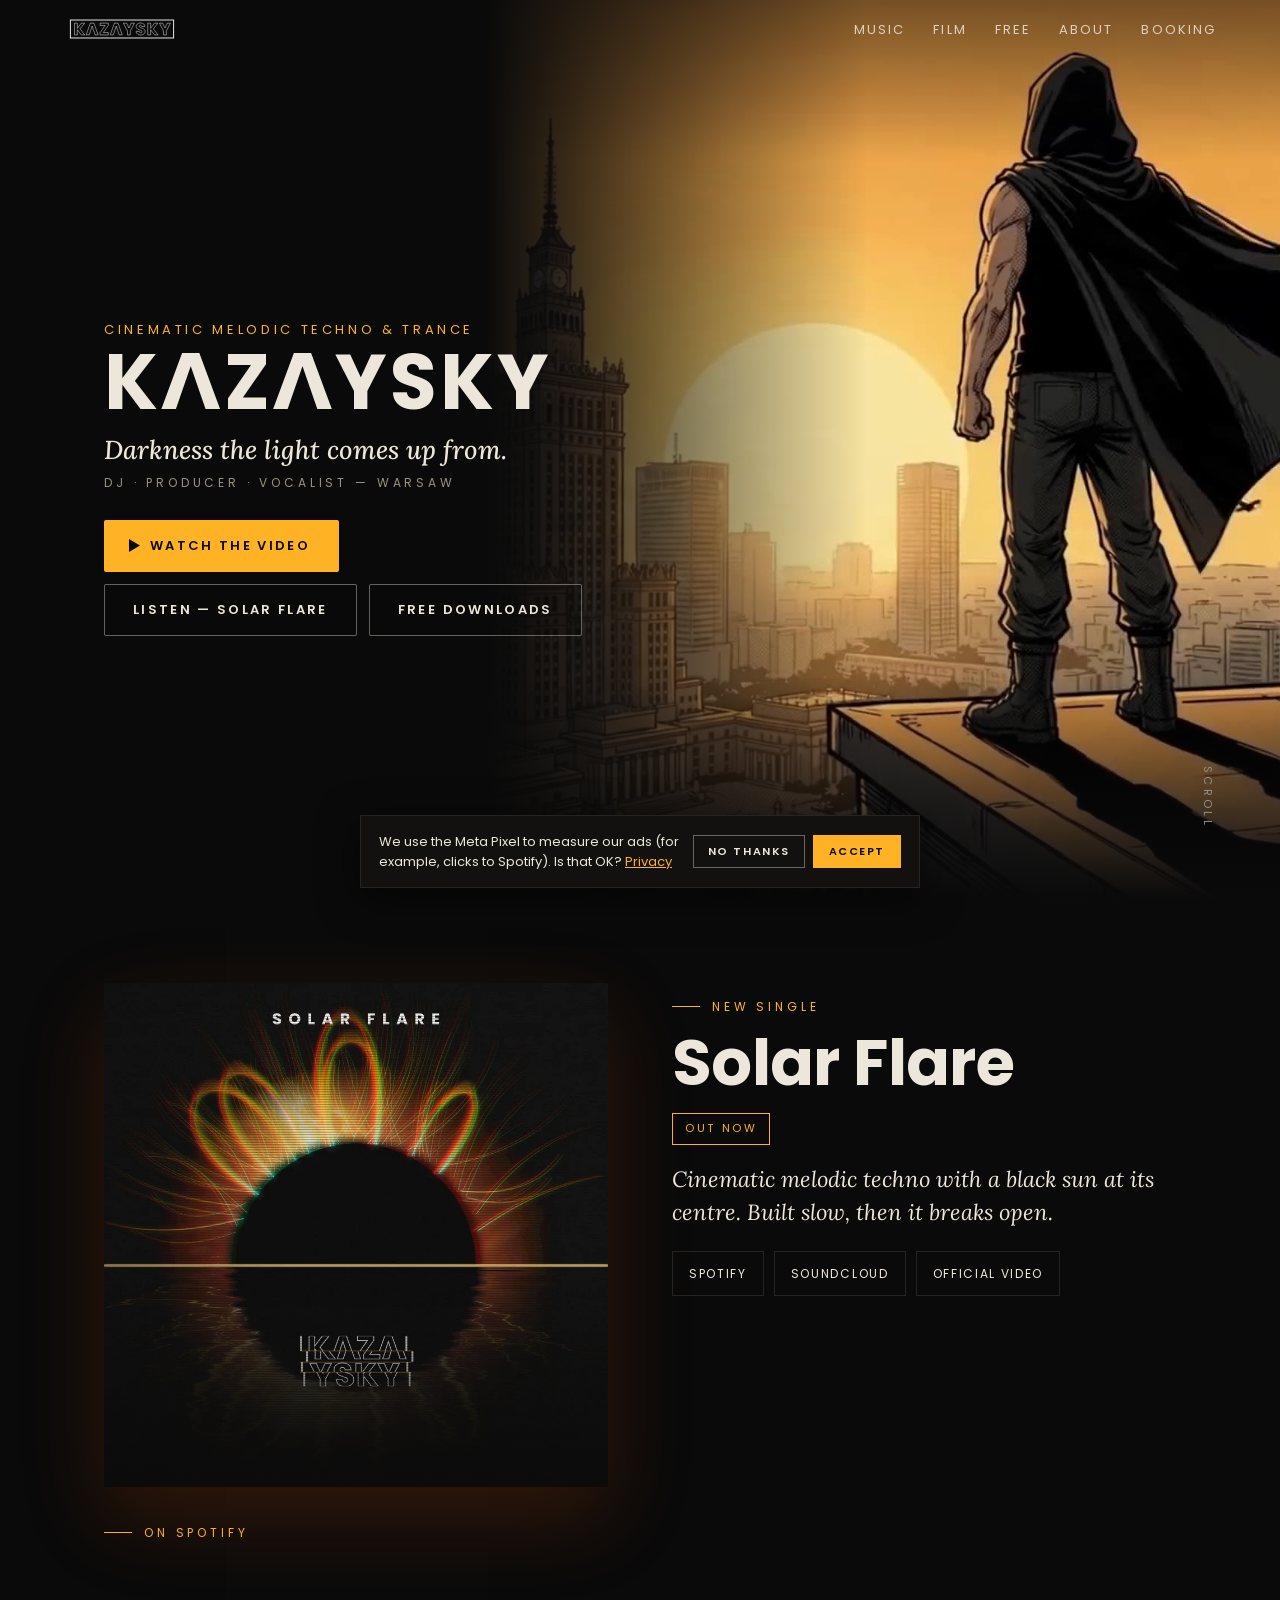
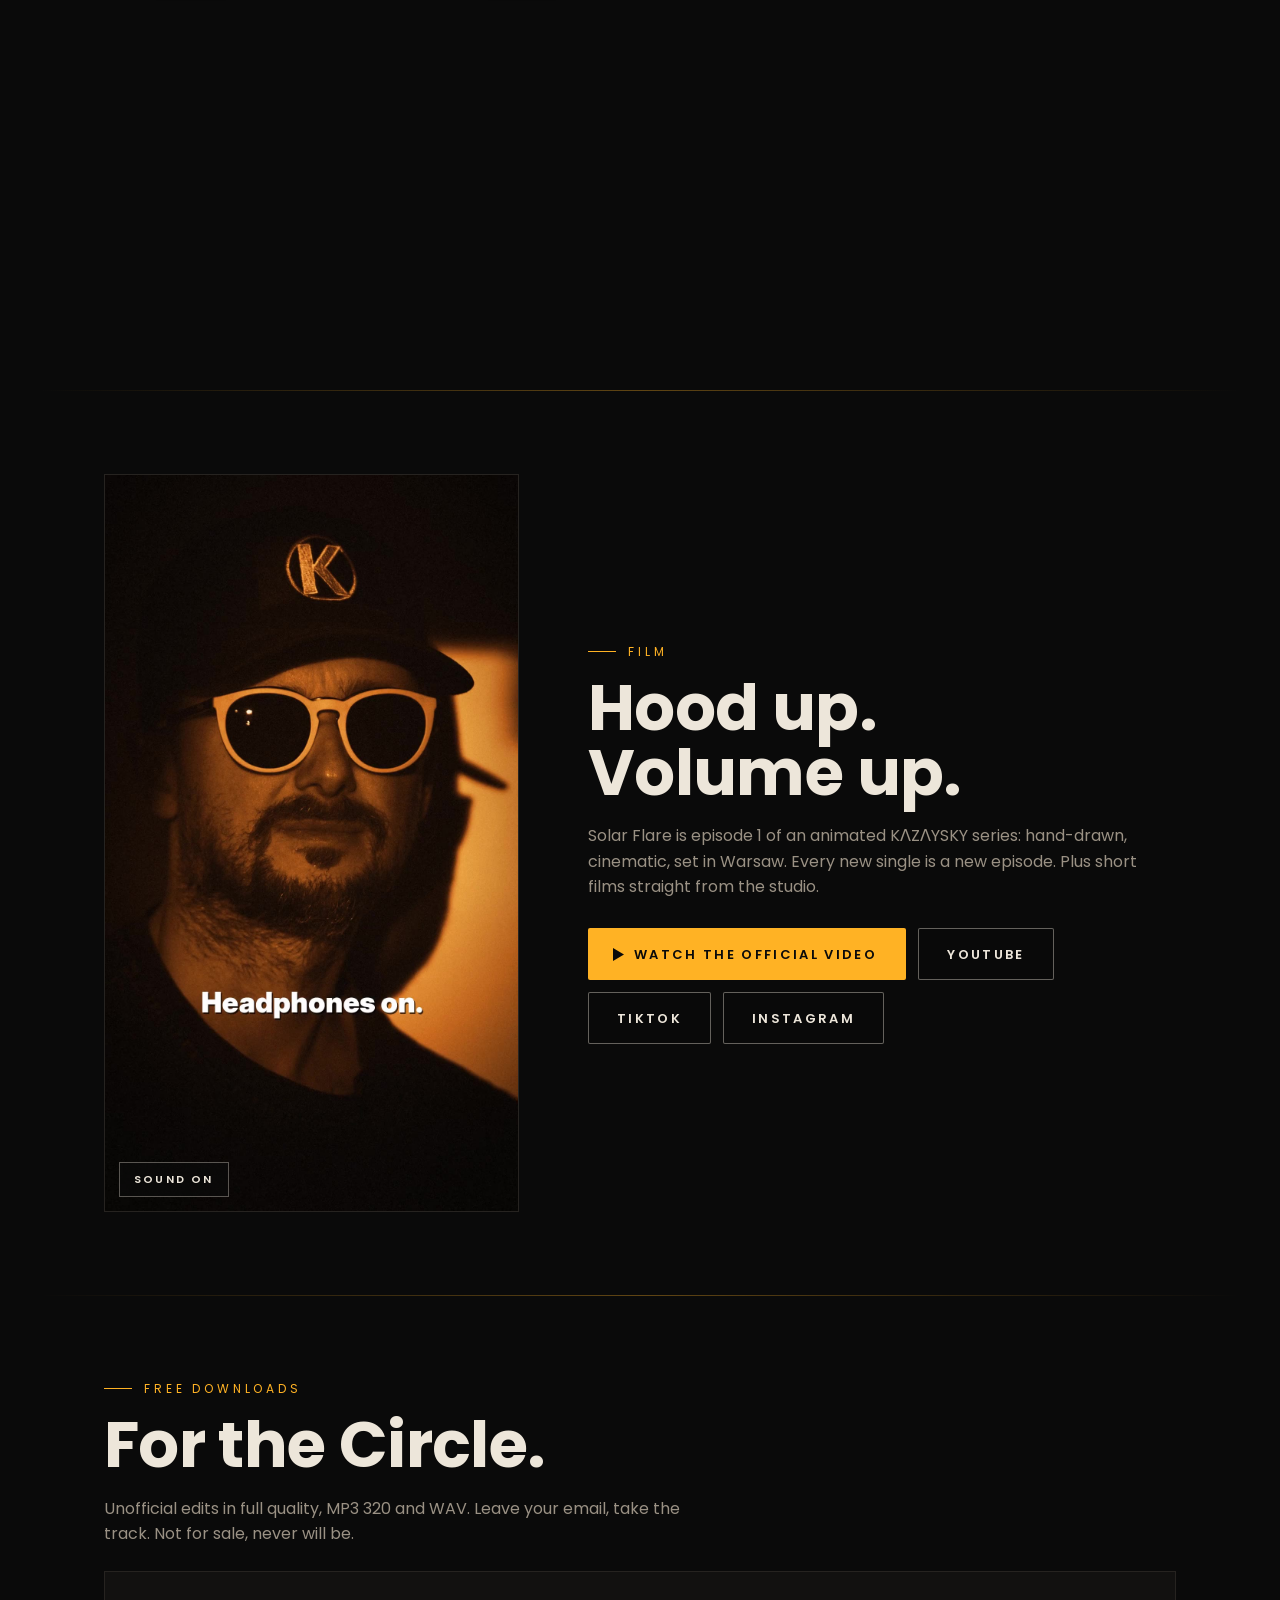
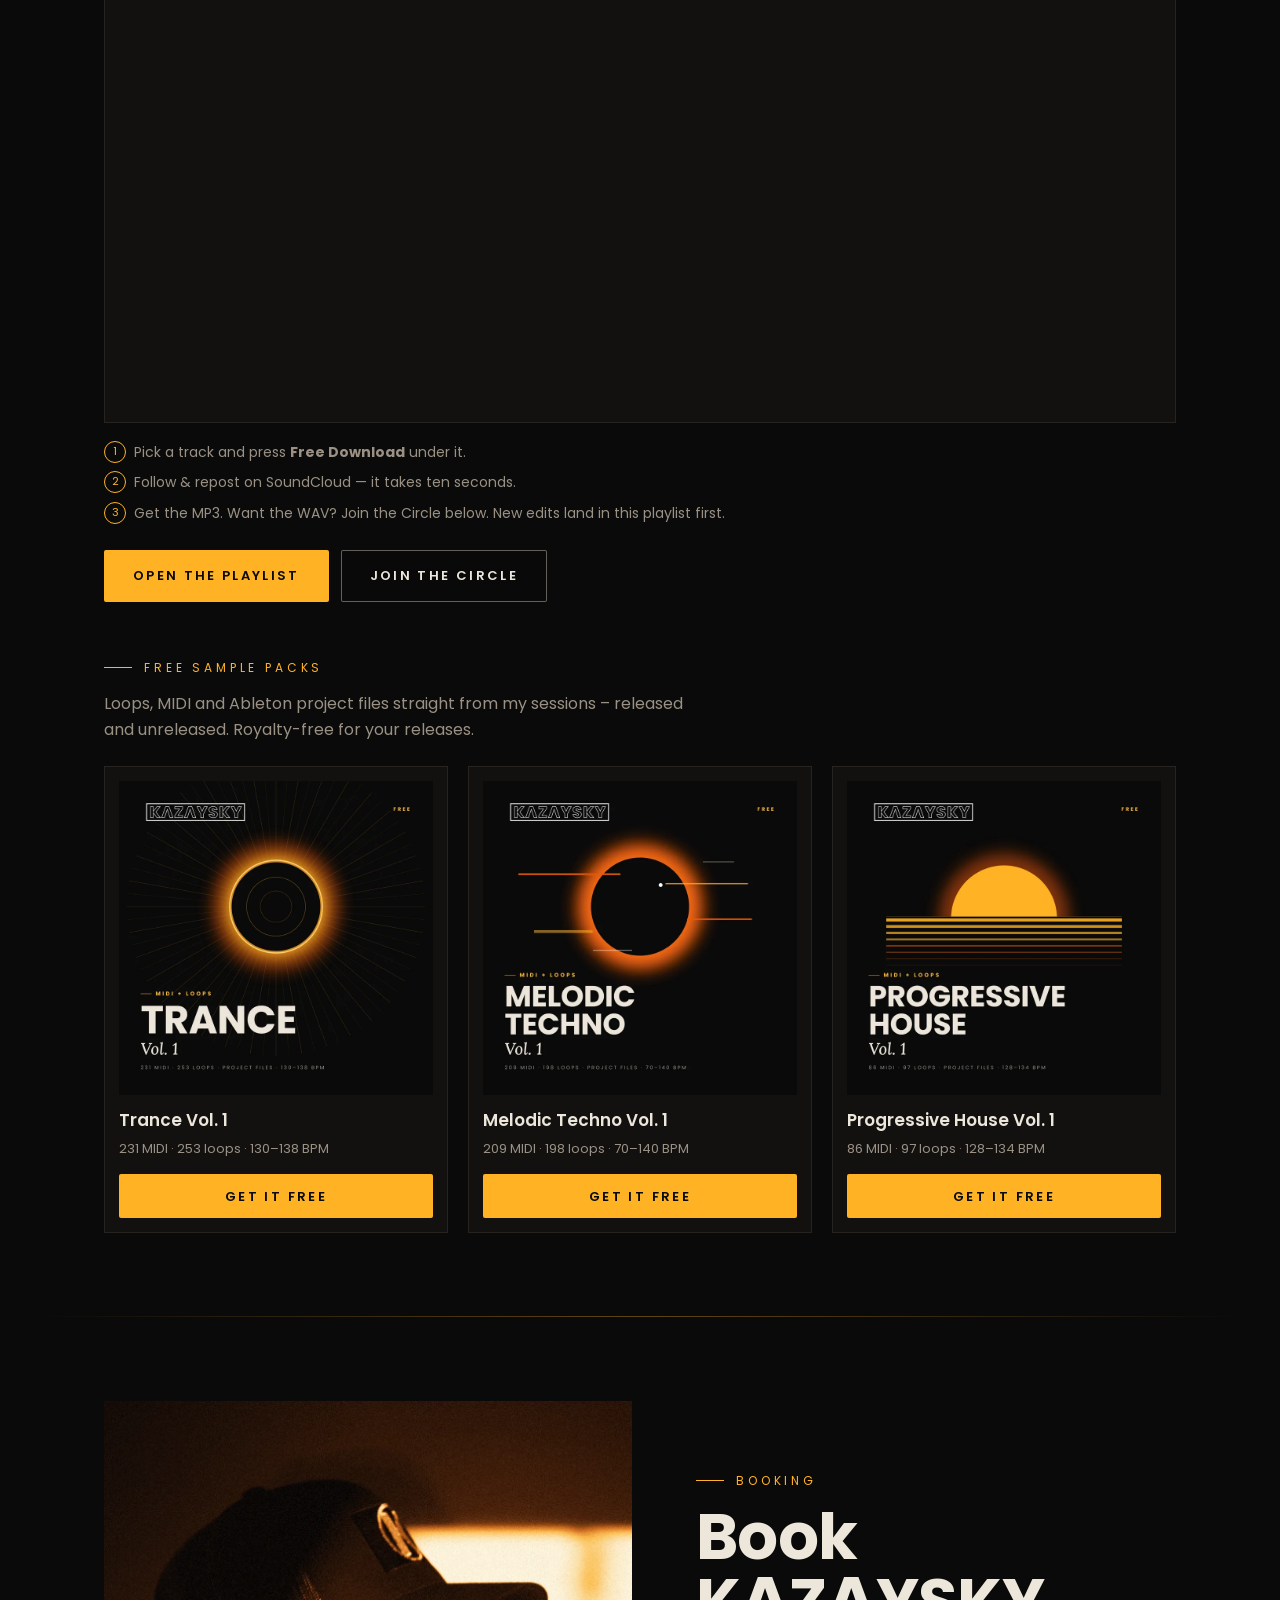
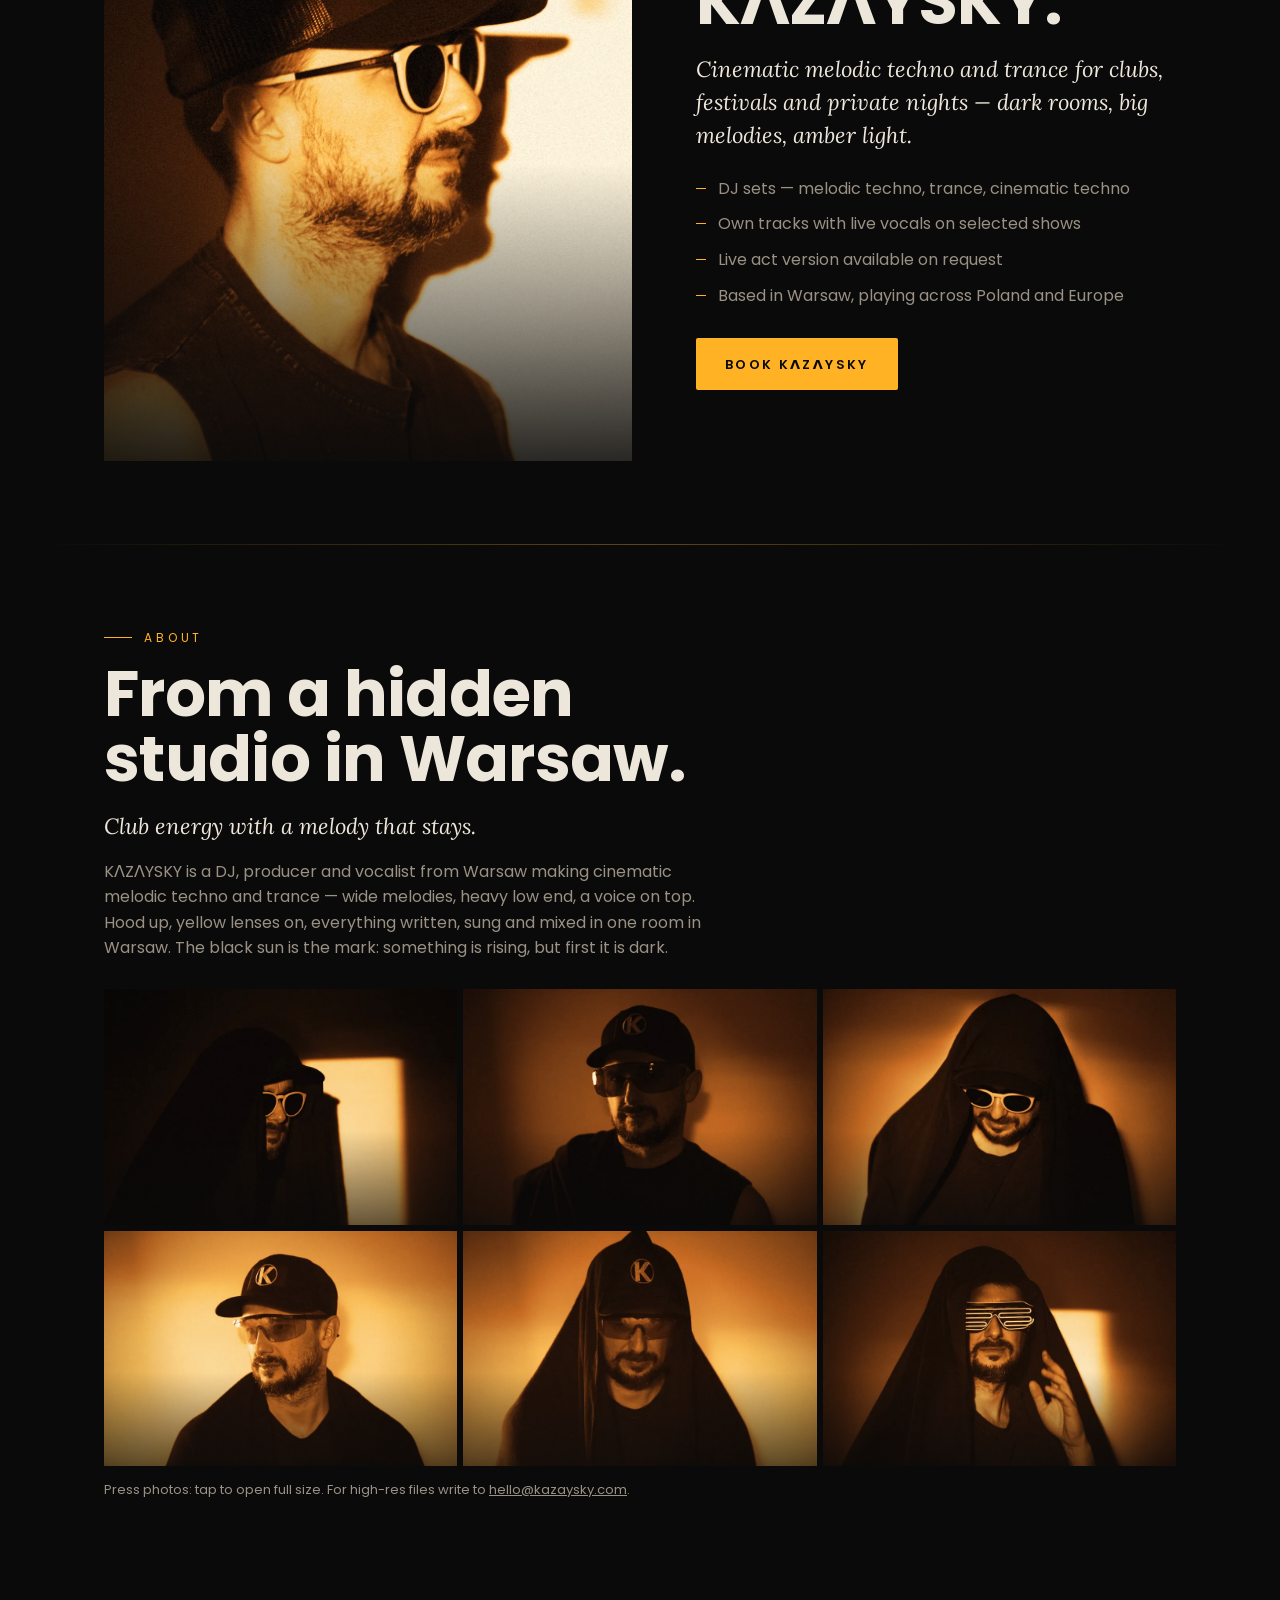
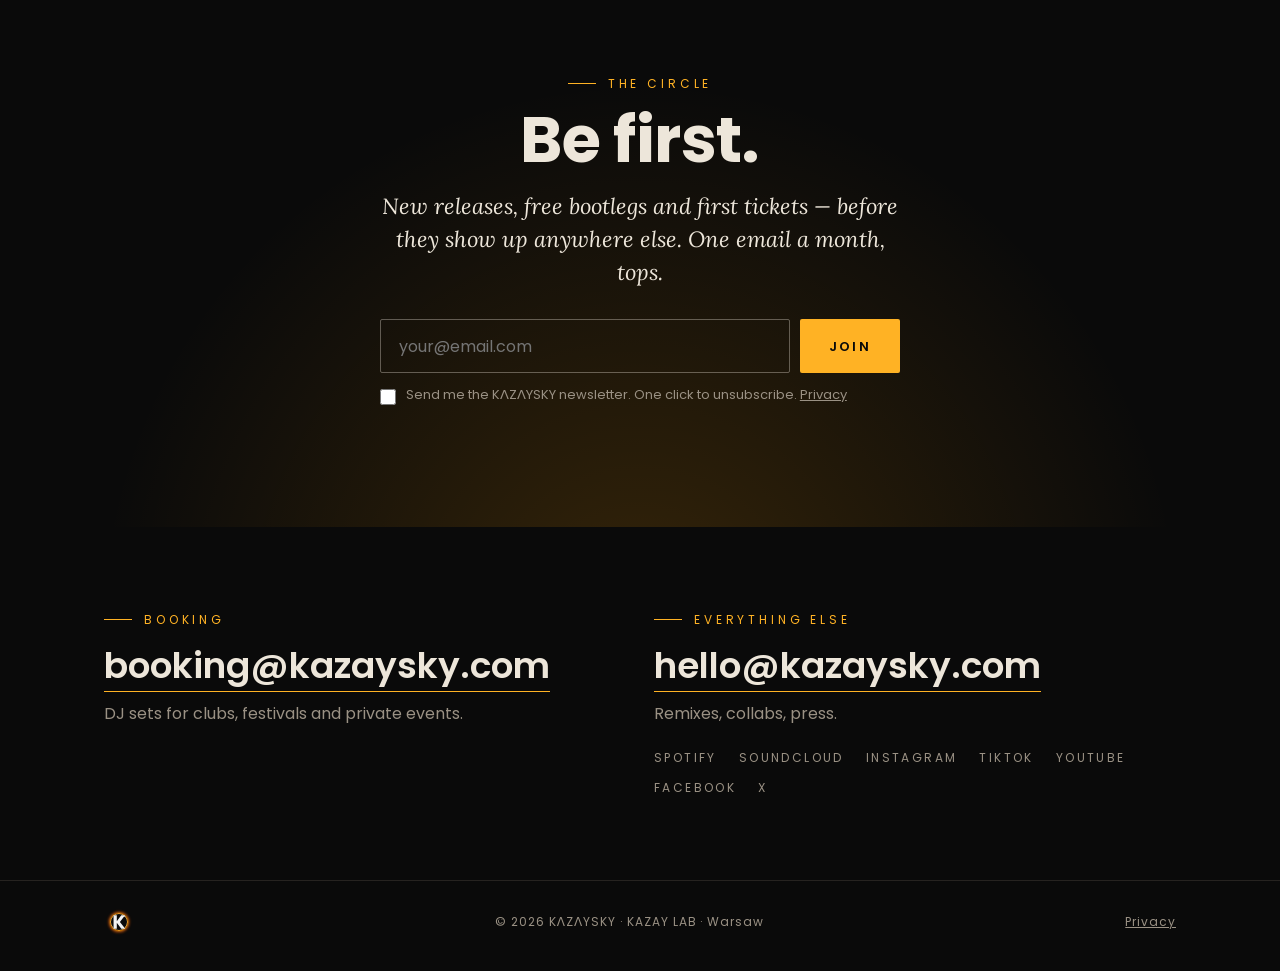
==== commit 3e21755f: "Solar Flare section: Spotify player instead of SoundCloud Co-Authored-By: Claude Opus 5.5 <noreply@a" ====
--- a/index.html
+++ b/index.html
@@ -16,7 +16,7 @@
 <link rel="icon" href="/assets/k-sun.svg" type="image/svg+xml">
 <link rel="preconnect" href="https://fonts.googleapis.com"><link rel="preconnect" href="https://fonts.gstatic.com" crossorigin>
 <link href="https://fonts.googleapis.com/css2?family=Lora:ital,wght@1,400;1,500&family=Poppins:wght@300;400;600;700&display=swap" rel="stylesheet">
-<link rel="stylesheet" href="/assets/style.css?v=5">
+<link rel="stylesheet" href="/assets/style.css?v=6">
 <script type="application/ld+json">{"@context":"https://schema.org","@type":"MusicGroup","name":"KAZAYSKY","alternateName":"KΛZΛYSKY","url":"https://kazaysky.com","genre":["Melodic techno","Cinematic techno","Melodic trance","Progressive trance","Techno"],"description":"DJ, producer and vocalist from Warsaw making cinematic melodic techno and trance.","foundingLocation":"Warsaw, Poland","email":"booking@kazaysky.com","sameAs":["https://open.spotify.com/artist/4FdjEW5aGsh9DHA6Gv87x4","https://soundcloud.com/kazaysky","https://www.instagram.com/kazaysky.official/","https://www.tiktok.com/@kazaysky.official","https://www.youtube.com/@KAZAYSKY","https://www.facebook.com/profile.php?id=61591977324511","https://x.com/kazaysky"]}</script>
 </head>
 <body>
@@ -69,8 +69,8 @@
         <div><b id="cd-m">00</b><small>Min</small></div>
       </div>
       <div class="platforms" id="platforms" hidden></div>
-      <iframe class="sc" title="Solar Flare on SoundCloud" loading="lazy" allow="autoplay"
-        src="https://w.soundcloud.com/player/?url=https%3A//soundcloud.com/kazaysky/solarflare&color=%23ffb224&auto_play=false&hide_related=true&show_comments=false&show_user=true&show_reposts=false&show_teaser=false"></iframe>
+      <iframe class="sp-track" title="Solar Flare on Spotify" loading="lazy" allow="autoplay; clipboard-write; encrypted-media; fullscreen; picture-in-picture"
+        src="https://open.spotify.com/embed/track/0CE114ATvCynCs5HVbDFrh?utm_source=generator&amp;theme=0"></iframe>
     </div>
   </div>
   <div class="wrap">
--- a/assets/style.css
+++ b/assets/style.css
@@ -257,3 +257,5 @@
 .vframe iframe{width:100%;height:100%;border:0;display:block}
 .vclose{position:absolute;top:12px;right:16px;width:48px;height:48px;border:0;background:none;color:var(--text);font:300 40px/1 var(--sans);cursor:pointer}
 .vclose:hover{color:var(--amber)}
+
+.sp-track{margin-top:26px;border:0;width:100%;height:152px;border-radius:12px;display:block}
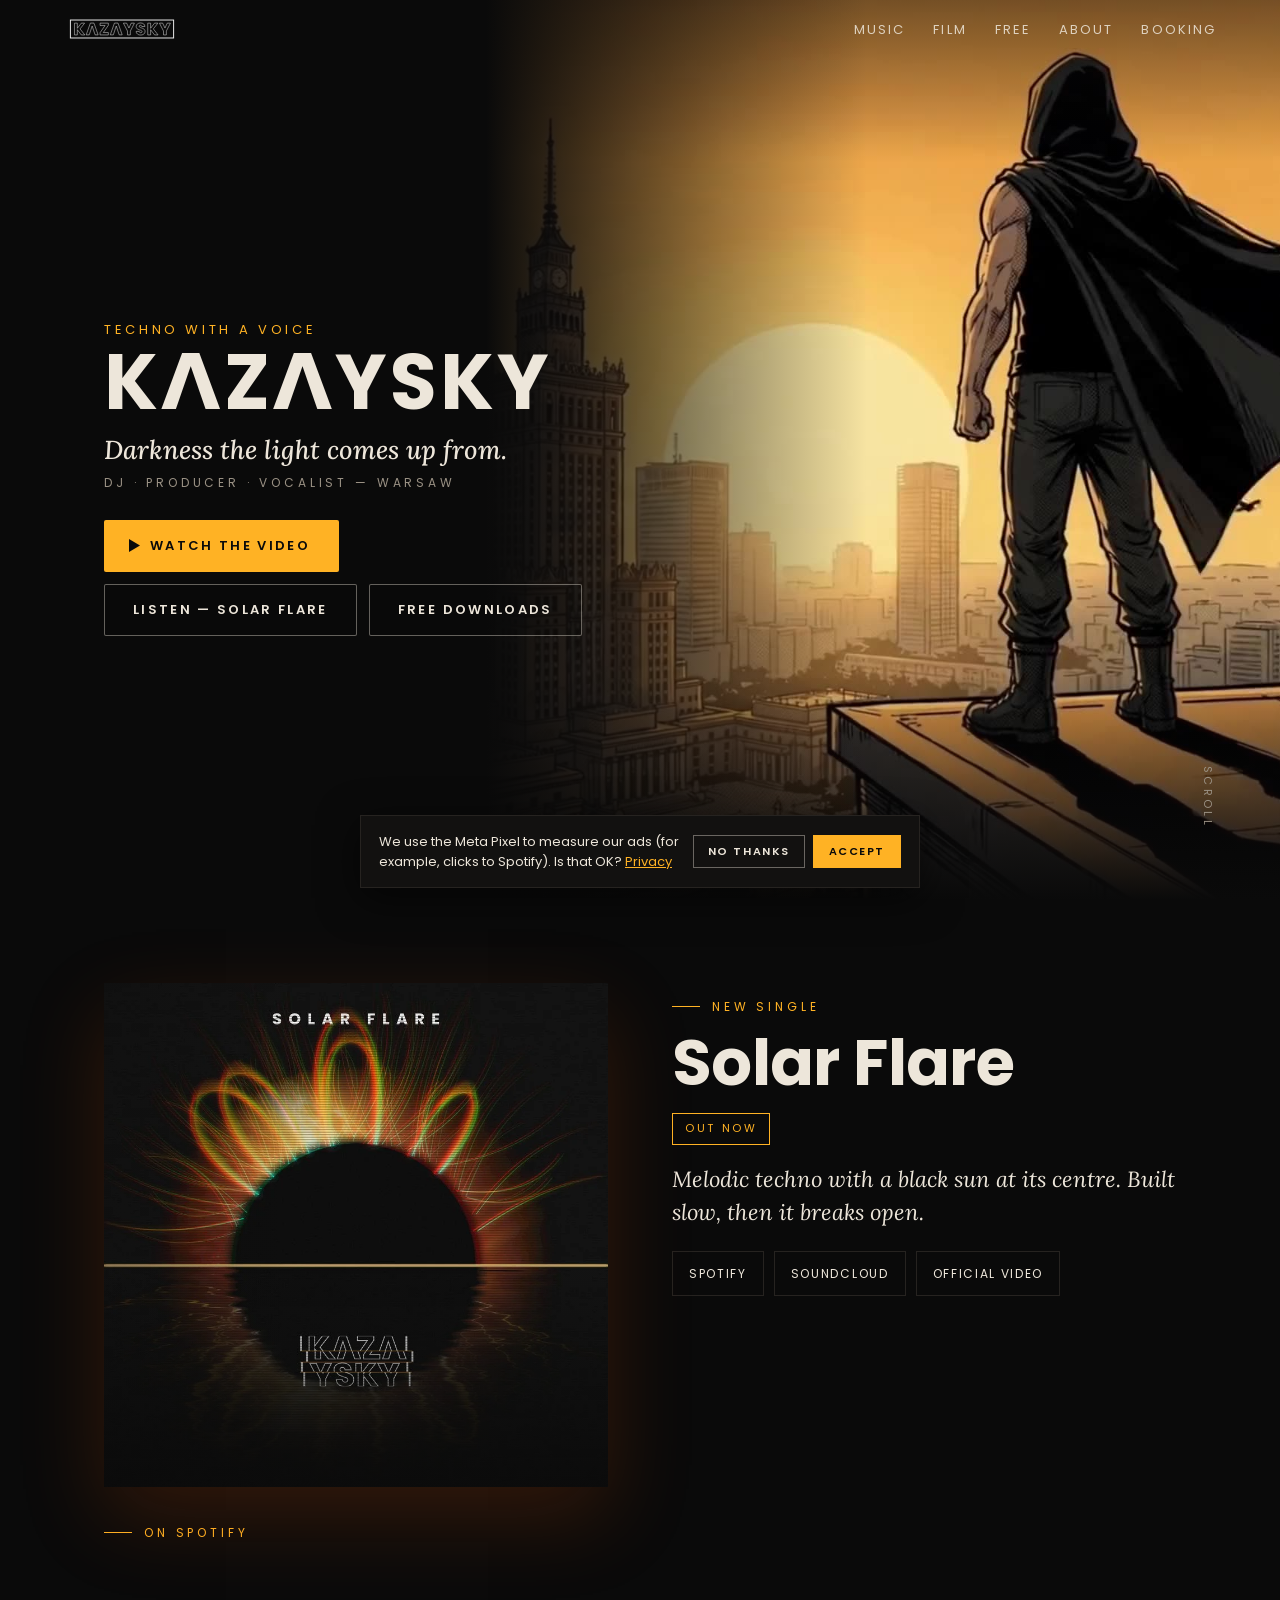
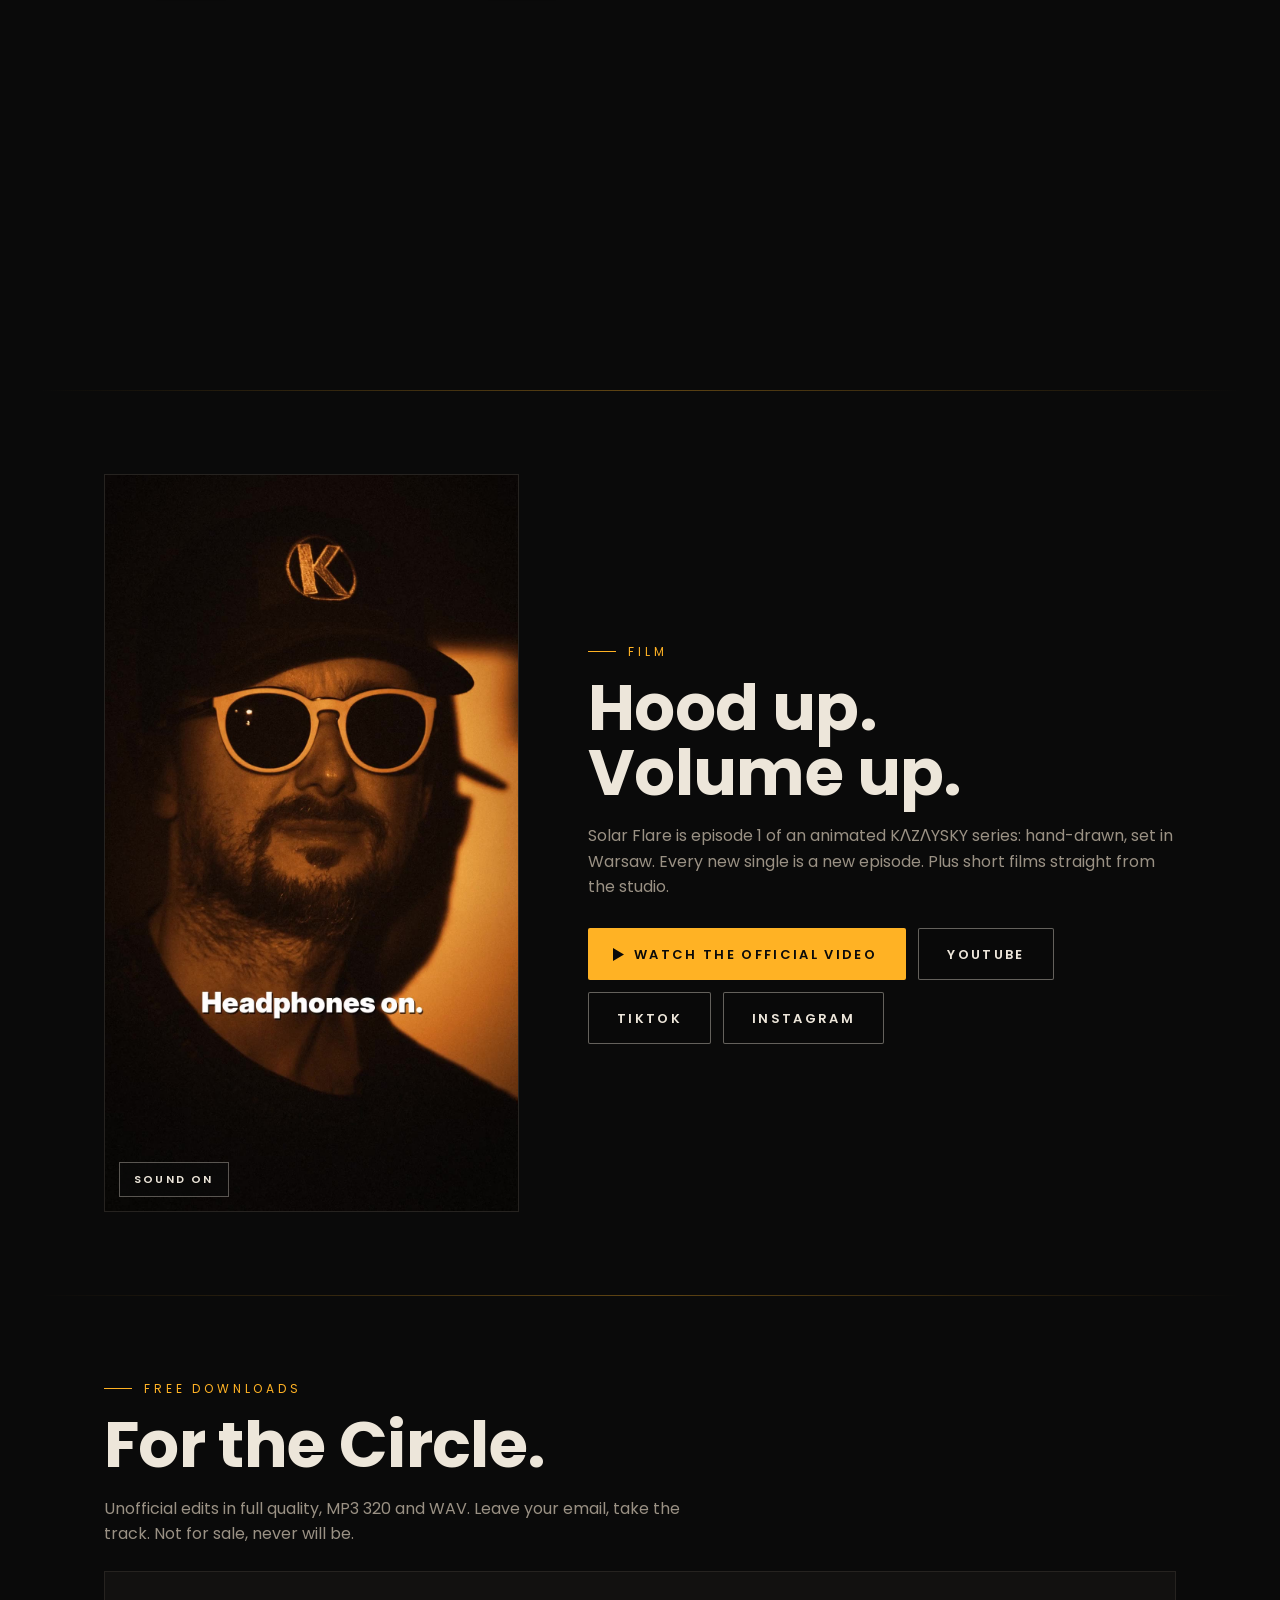
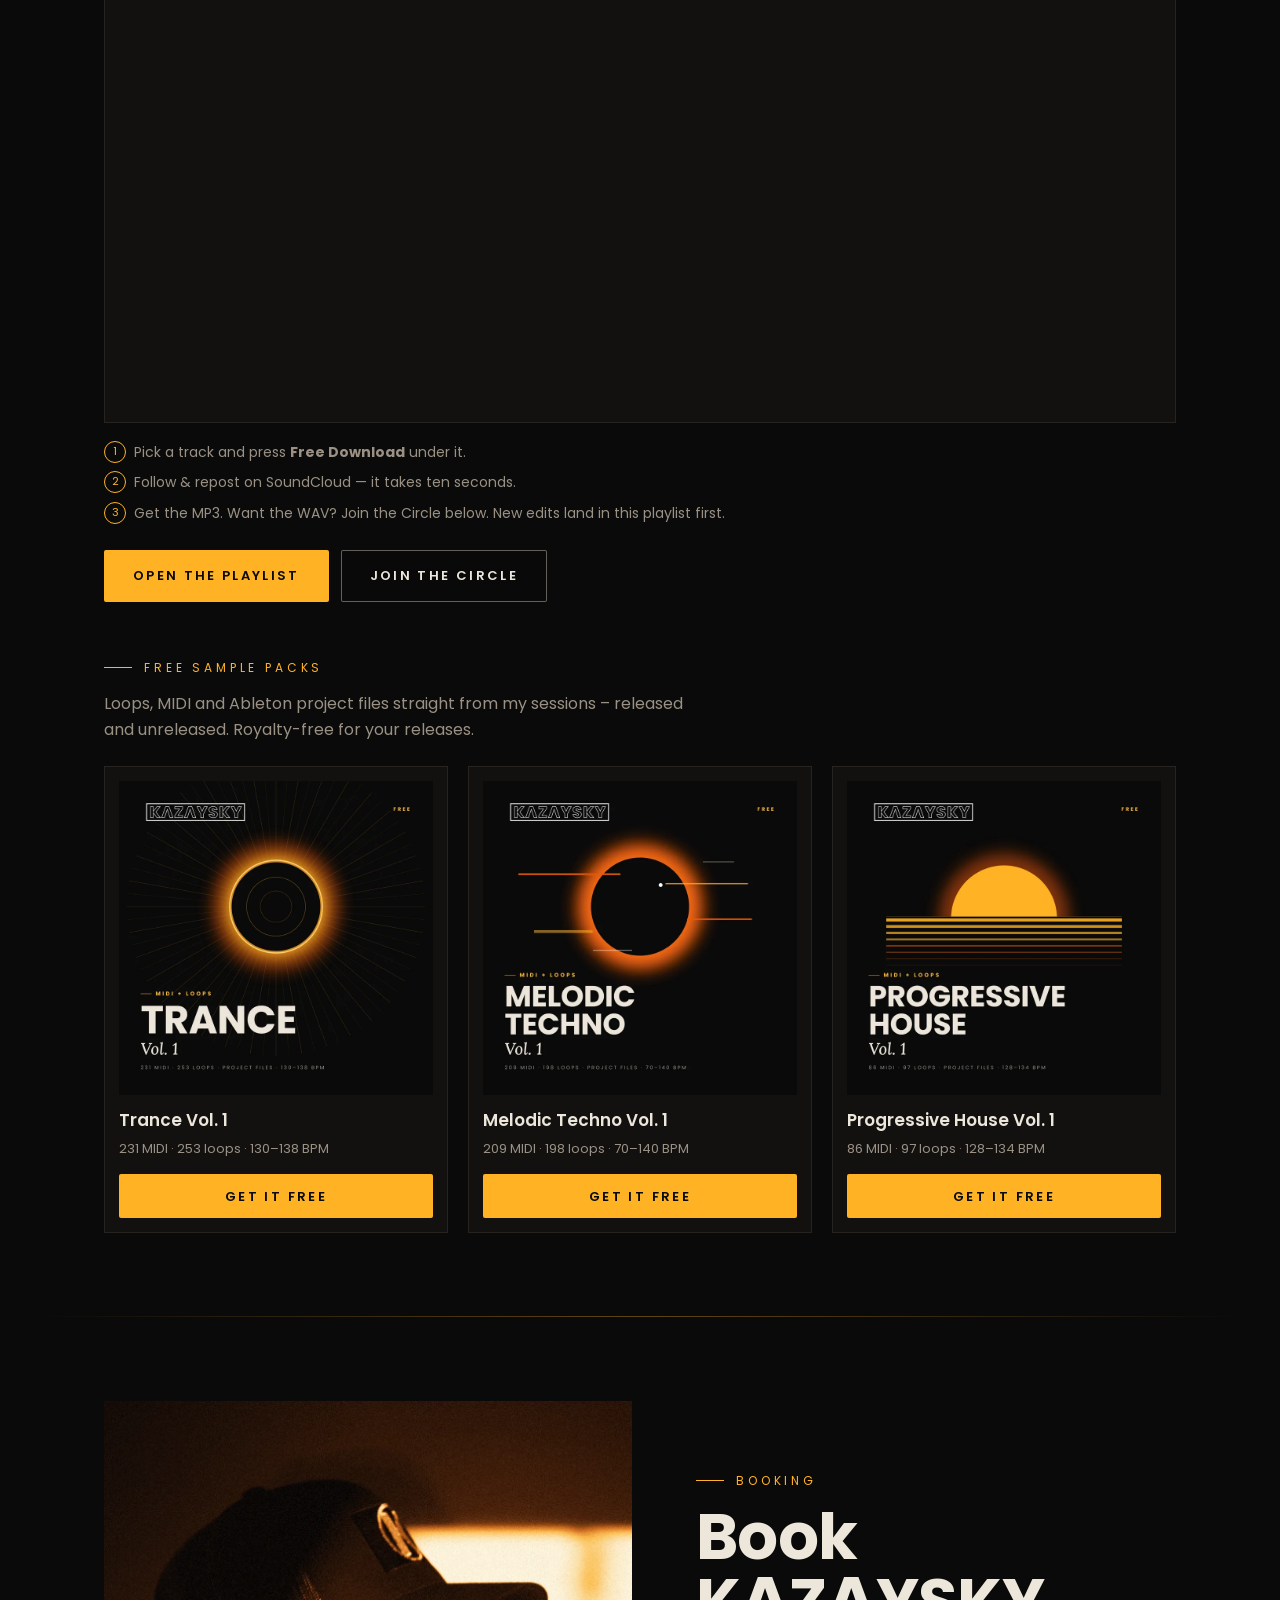
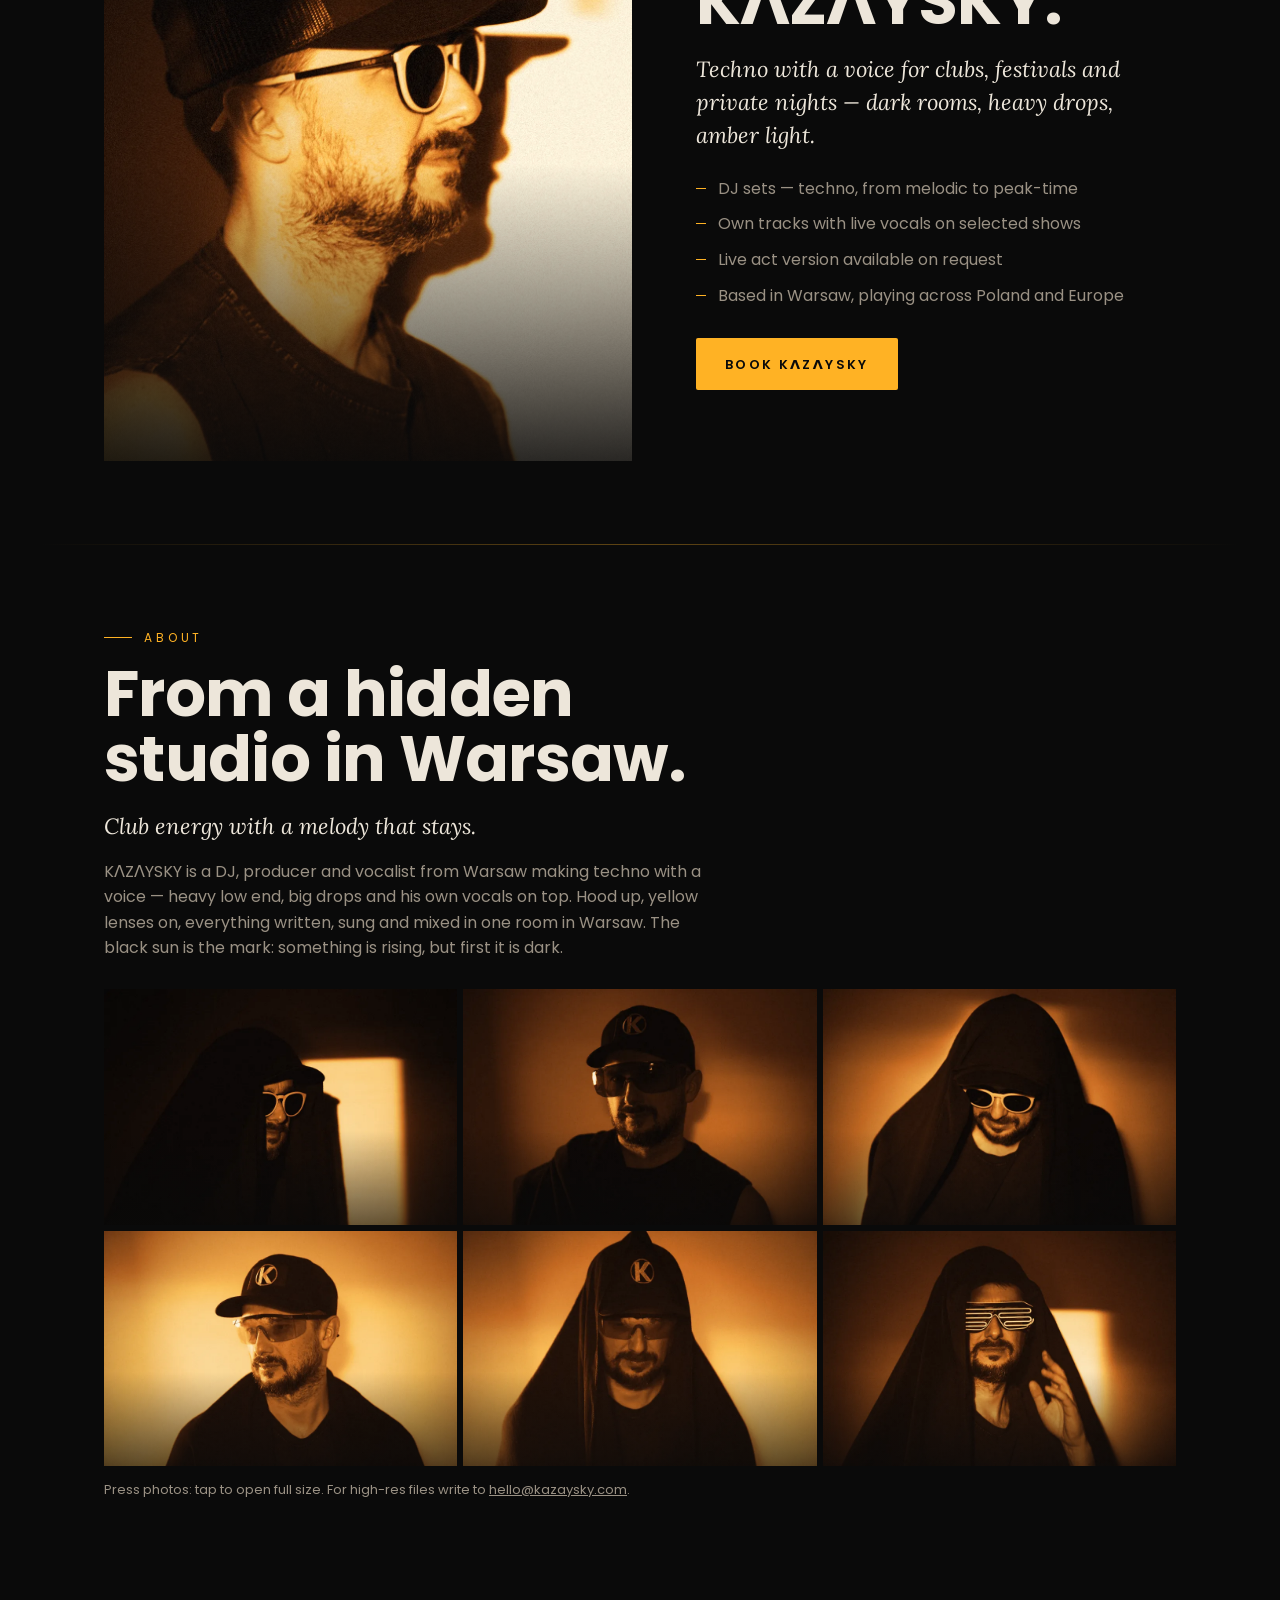
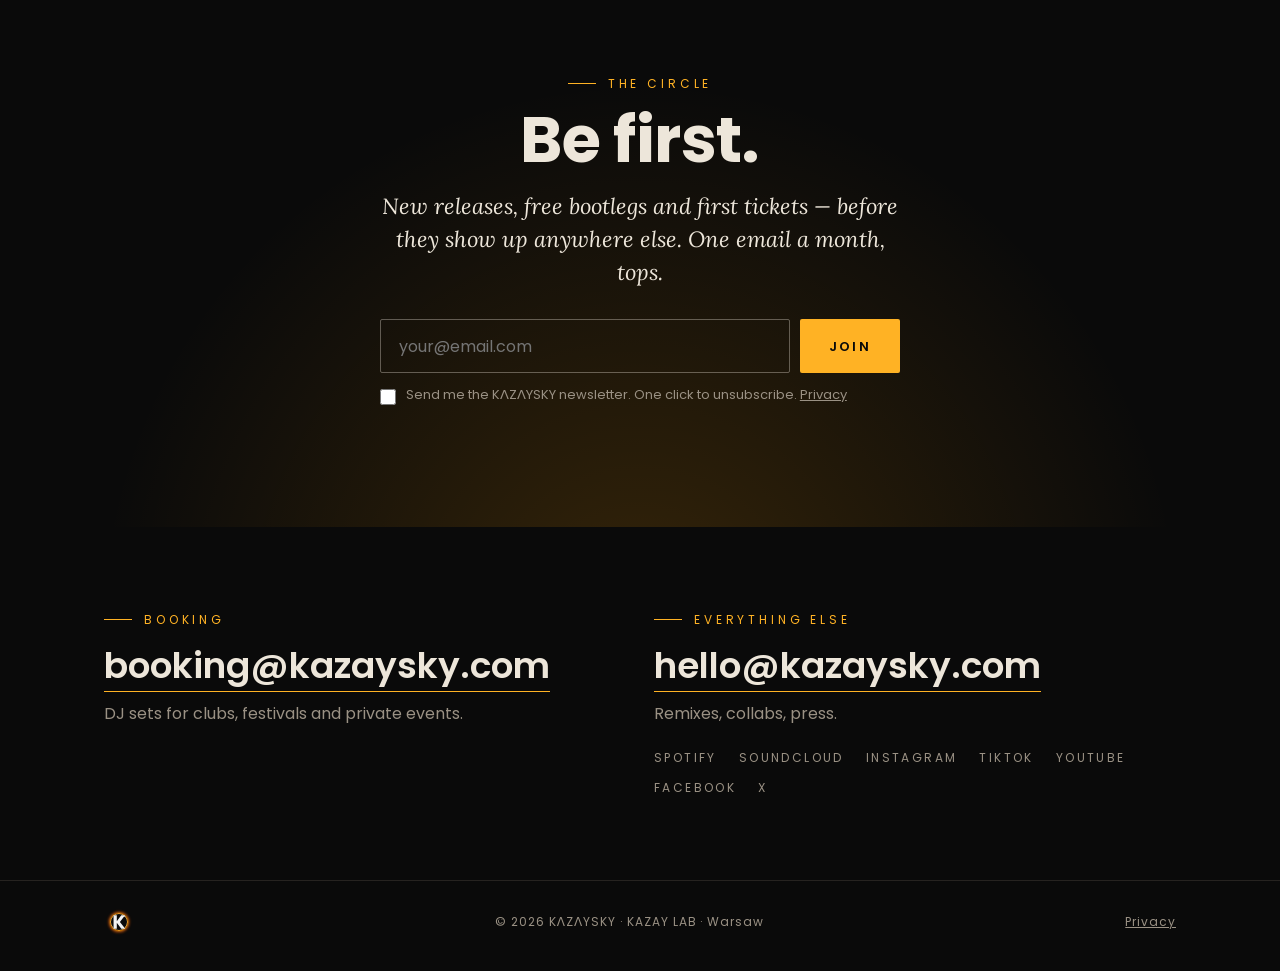
==== commit cb48aab2: "Site copy: genre "techno" instead of "cinematic melodic techno & trance" New positioning "Techno wit" ====
--- a/index.html
+++ b/index.html
@@ -3,21 +3,21 @@
 <head>
 <meta charset="utf-8">
 <meta name="viewport" content="width=device-width, initial-scale=1, viewport-fit=cover">
-<title>KΛZΛYSKY — Cinematic melodic techno &amp; trance · DJ, producer, vocalist · Warsaw</title>
-<meta name="description" content="KAZAYSKY — DJ, producer and vocalist from Warsaw. Cinematic techno live act and DJ sets for clubs, events and festivals. New music, free downloads, bookings.">
+<title>KΛZΛYSKY — Techno DJ, producer &amp; vocalist · Warsaw</title>
+<meta name="description" content="KAZAYSKY — techno DJ, producer and vocalist from Warsaw. Vocal techno DJ sets for clubs, events and festivals. New music, free downloads, bookings.">
 <meta name="theme-color" content="#0a0a0a">
 <link rel="canonical" href="https://kazaysky.com/">
 <meta property="og:type" content="website">
 <meta property="og:url" content="https://kazaysky.com/">
-<meta property="og:title" content="KΛZΛYSKY — Cinematic melodic techno &amp; trance from Warsaw">
-<meta property="og:description" content="Cinematic techno from a hidden studio in Warsaw. DJ sets, live act, new music.">
+<meta property="og:title" content="KΛZΛYSKY — Techno with a voice · Warsaw">
+<meta property="og:description" content="Techno with a voice, from a hidden studio in Warsaw. DJ sets, new music, free downloads.">
 <meta property="og:image" content="https://kazaysky.com/assets/img/og.jpg">
 <meta name="twitter:card" content="summary_large_image">
 <link rel="icon" href="/assets/k-sun.svg" type="image/svg+xml">
 <link rel="preconnect" href="https://fonts.googleapis.com"><link rel="preconnect" href="https://fonts.gstatic.com" crossorigin>
 <link href="https://fonts.googleapis.com/css2?family=Lora:ital,wght@1,400;1,500&family=Poppins:wght@300;400;600;700&display=swap" rel="stylesheet">
 <link rel="stylesheet" href="/assets/style.css?v=6">
-<script type="application/ld+json">{"@context":"https://schema.org","@type":"MusicGroup","name":"KAZAYSKY","alternateName":"KΛZΛYSKY","url":"https://kazaysky.com","genre":["Melodic techno","Cinematic techno","Melodic trance","Progressive trance","Techno"],"description":"DJ, producer and vocalist from Warsaw making cinematic melodic techno and trance.","foundingLocation":"Warsaw, Poland","email":"booking@kazaysky.com","sameAs":["https://open.spotify.com/artist/4FdjEW5aGsh9DHA6Gv87x4","https://soundcloud.com/kazaysky","https://www.instagram.com/kazaysky.official/","https://www.tiktok.com/@kazaysky.official","https://www.youtube.com/@KAZAYSKY","https://www.facebook.com/profile.php?id=61591977324511","https://x.com/kazaysky"]}</script>
+<script type="application/ld+json">{"@context":"https://schema.org","@type":"MusicGroup","name":"KAZAYSKY","alternateName":"KΛZΛYSKY","url":"https://kazaysky.com","genre":["Techno","Vocal techno"],"description":"Techno DJ, producer and vocalist from Warsaw. Techno with a voice.","foundingLocation":"Warsaw, Poland","email":"booking@kazaysky.com","sameAs":["https://open.spotify.com/artist/4FdjEW5aGsh9DHA6Gv87x4","https://soundcloud.com/kazaysky","https://www.instagram.com/kazaysky.official/","https://www.tiktok.com/@kazaysky.official","https://www.youtube.com/@KAZAYSKY","https://www.facebook.com/profile.php?id=61591977324511","https://x.com/kazaysky"]}</script>
 </head>
 <body>
 
@@ -40,7 +40,7 @@
       data-poster-wide="/assets/video/hero-wide-poster.jpg" data-poster-tall="/assets/video/hero-tall-poster.jpg"></video>
   </div>
   <div class="hero-in">
-    <p class="genre">Cinematic melodic techno &amp; trance</p>
+    <p class="genre">Techno with a voice</p>
     <h1 class="wordmark">KΛZΛYSKY<span class="sr"> — DJ, producer and vocalist from Warsaw</span></h1>
     <p class="tag">Darkness the light comes up from.</p>
     <p class="role">DJ · Producer · Vocalist — Warsaw</p>
@@ -62,7 +62,7 @@
       <p class="kicker">New single</p>
       <h2>Solar Flare</h2>
       <span class="status" id="release-status">Out 30.10.2026</span>
-      <p class="lede">Cinematic melodic techno with a black sun at its centre. Built slow, then it breaks open.</p>
+      <p class="lede">Melodic techno with a black sun at its centre. Built slow, then it breaks open.</p>
       <div class="countdown" id="cd" aria-label="Time to release">
         <div><b id="cd-d">00</b><small>Days</small></div>
         <div><b id="cd-h">00</b><small>Hours</small></div>
@@ -91,7 +91,7 @@
     <div class="rv">
       <p class="kicker">Film</p>
       <h2>Hood up.<br>Volume up.</h2>
-      <p class="body">Solar Flare is episode 1 of an animated KΛZΛYSKY series: hand-drawn, cinematic, set in Warsaw. Every new single is a new episode. Plus short films straight from the studio.</p>
+      <p class="body">Solar Flare is episode 1 of an animated KΛZΛYSKY series: hand-drawn, set in Warsaw. Every new single is a new episode. Plus short films straight from the studio.</p>
       <div class="btn-row" style="margin-top:28px">
         <a class="btn btn-amber" data-watch hidden href="https://www.youtube.com/@KAZAYSKY" target="_blank" rel="noopener"><svg class="play" viewBox="0 0 12 14" aria-hidden="true"><path d="M0 0l12 7-12 7z"/></svg>Watch the official video</a>
         <a class="btn btn-ghost" href="https://www.youtube.com/@KAZAYSKY" target="_blank" rel="noopener">YouTube</a>
@@ -138,9 +138,9 @@
     <div class="rv">
       <p class="kicker">Booking</p>
       <h2>Book<br>KΛZΛYSKY.</h2>
-      <p class="lede">Cinematic melodic techno and trance for clubs, festivals and private nights — dark rooms, big melodies, amber light.</p>
+      <p class="lede">Techno with a voice for clubs, festivals and private nights — dark rooms, heavy drops, amber light.</p>
       <ul class="facts">
-        <li>DJ sets — melodic techno, trance, cinematic techno</li>
+        <li>DJ sets — techno, from melodic to peak-time</li>
         <li>Own tracks with live vocals on selected shows</li>
         <li>Live act version available on request</li>
         <li>Based in Warsaw, playing across Poland and Europe</li>
@@ -159,7 +159,7 @@
     <p class="kicker rv">About</p>
     <h2 class="rv">From a hidden<br>studio in Warsaw.</h2>
     <p class="lede rv">Club energy with a melody that stays.</p>
-    <p class="body rv" style="margin-top:16px">KΛZΛYSKY is a DJ, producer and vocalist from Warsaw making cinematic melodic techno and trance — wide melodies, heavy low end, a voice on top. Hood up, yellow lenses on, everything written, sung and mixed in one room in Warsaw. The black sun is the mark: something is rising, but first it is dark.</p>
+    <p class="body rv" style="margin-top:16px">KΛZΛYSKY is a DJ, producer and vocalist from Warsaw making techno with a voice — heavy low end, big drops and his own vocals on top. Hood up, yellow lenses on, everything written, sung and mixed in one room in Warsaw. The black sun is the mark: something is rising, but first it is dark.</p>
     <div class="gallery">
       <button data-full="/assets/img/g14.webp"><img src="/assets/img/g14-s.webp" alt="KAZAYSKY hooded in window light" loading="lazy"></button>
       <button data-full="/assets/img/g15.webp"><img src="/assets/img/g15-s.webp" alt="KAZAYSKY in red glasses and the K cap" loading="lazy"></button>
@@ -228,7 +228,7 @@
   <button class="vclose" aria-label="Close video">&times;</button>
   <div class="vframe"></div>
 </div>
-<script src="/assets/app.js?v=9"></script>
+<script src="/assets/app.js?v=10"></script>
 <script src="/assets/pixel.js?v=1"></script>
 </body>
 </html>
